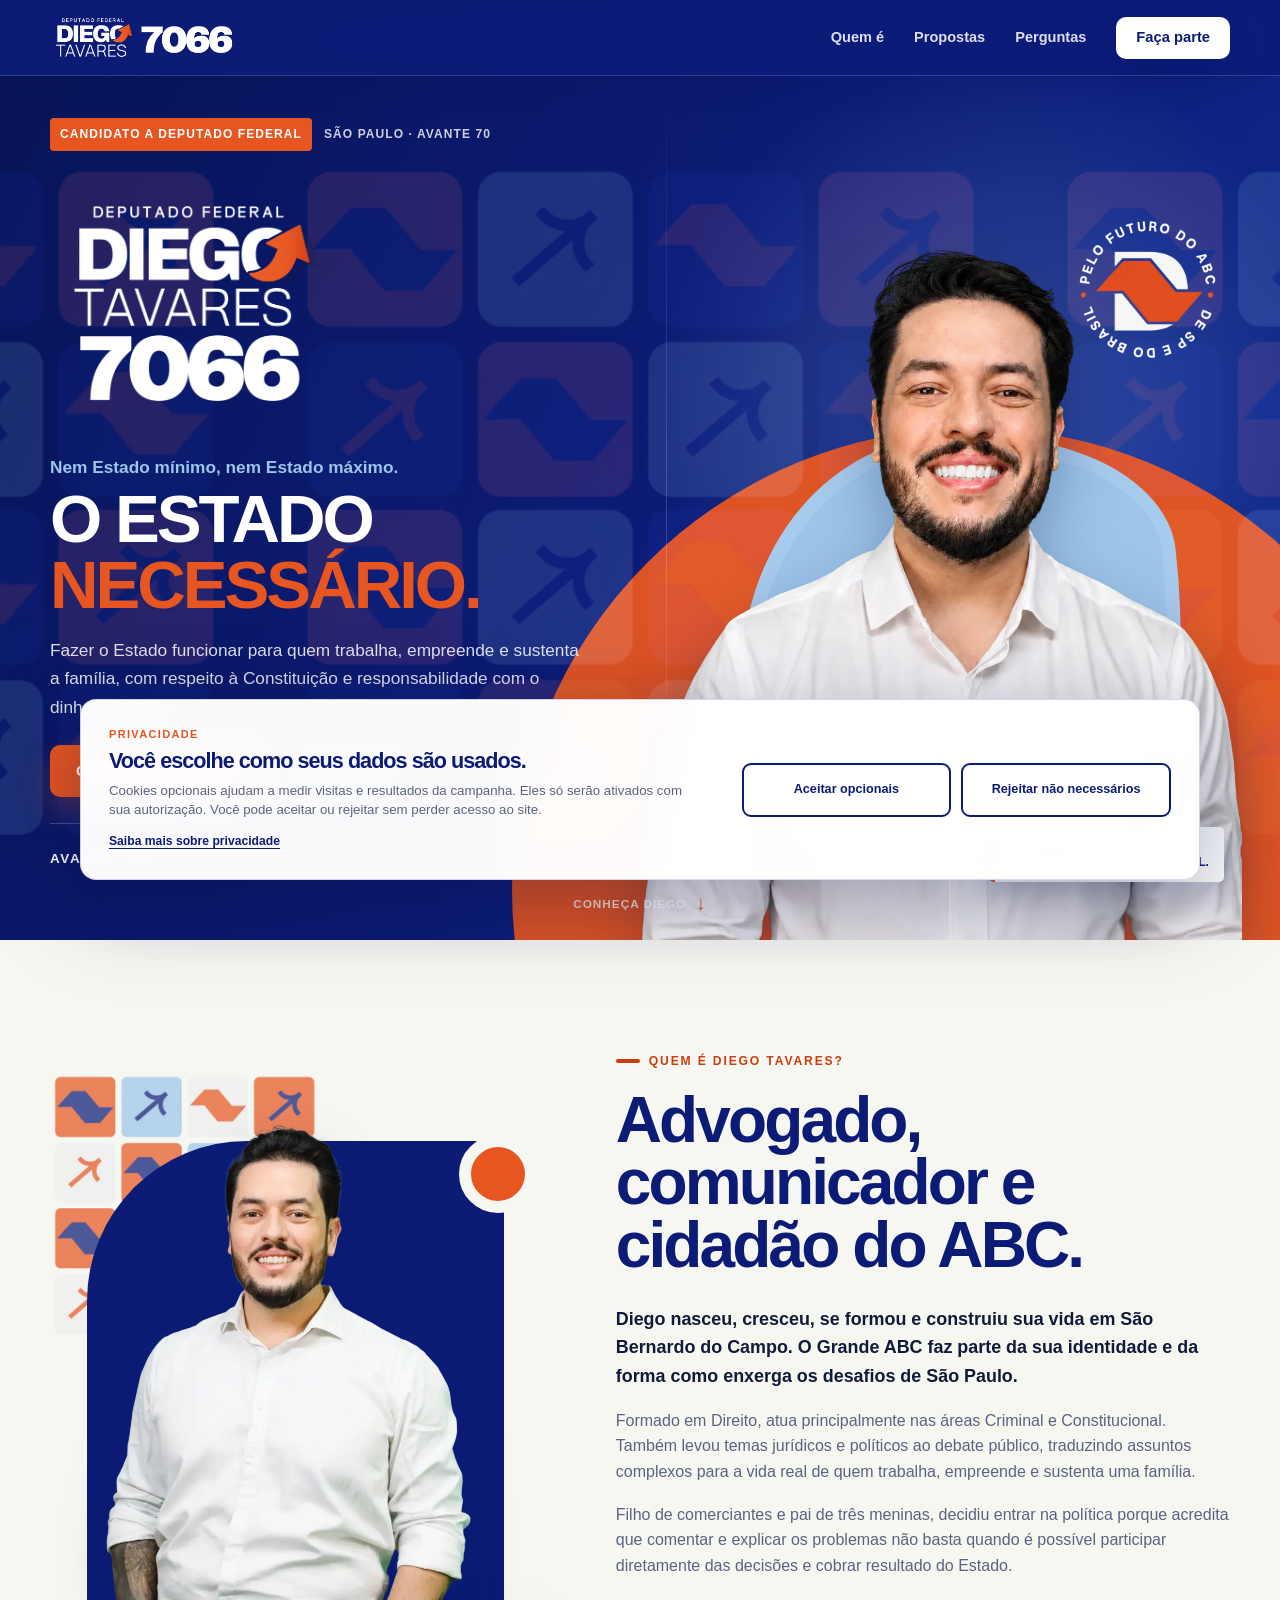
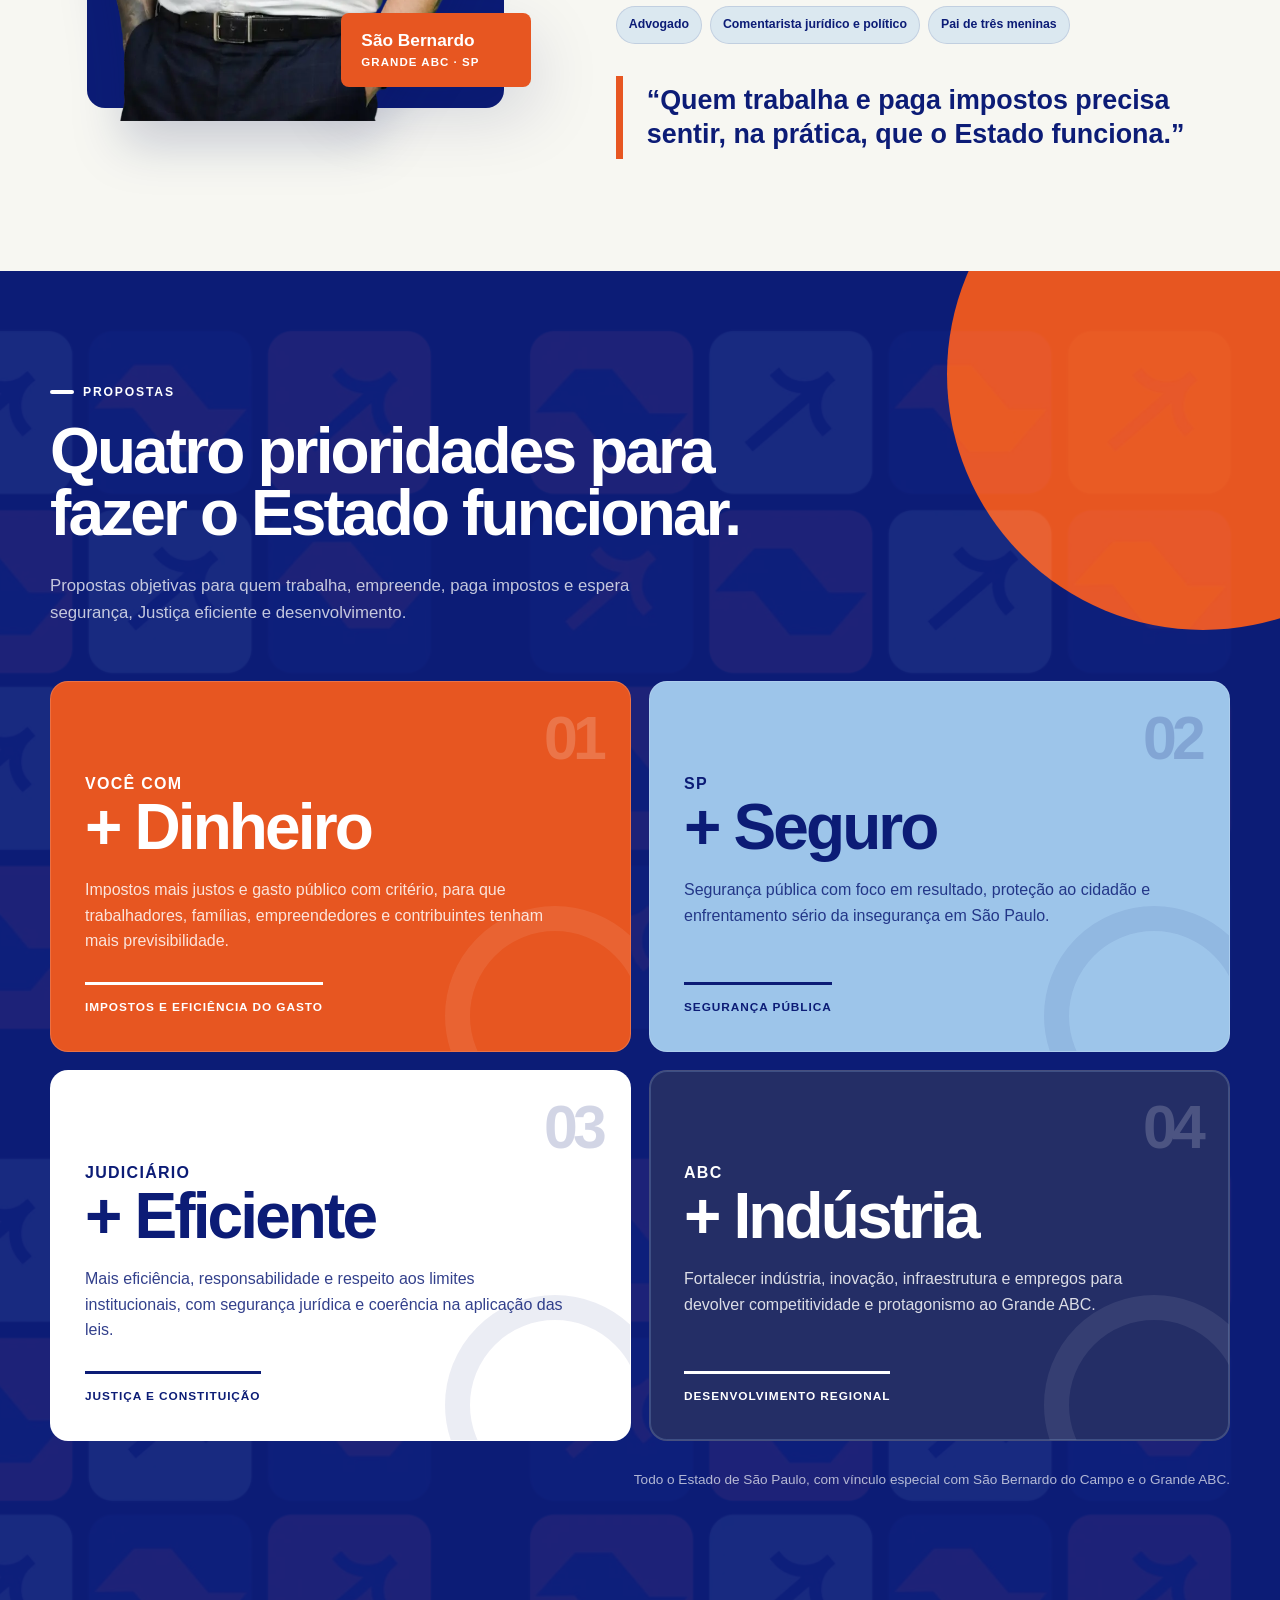
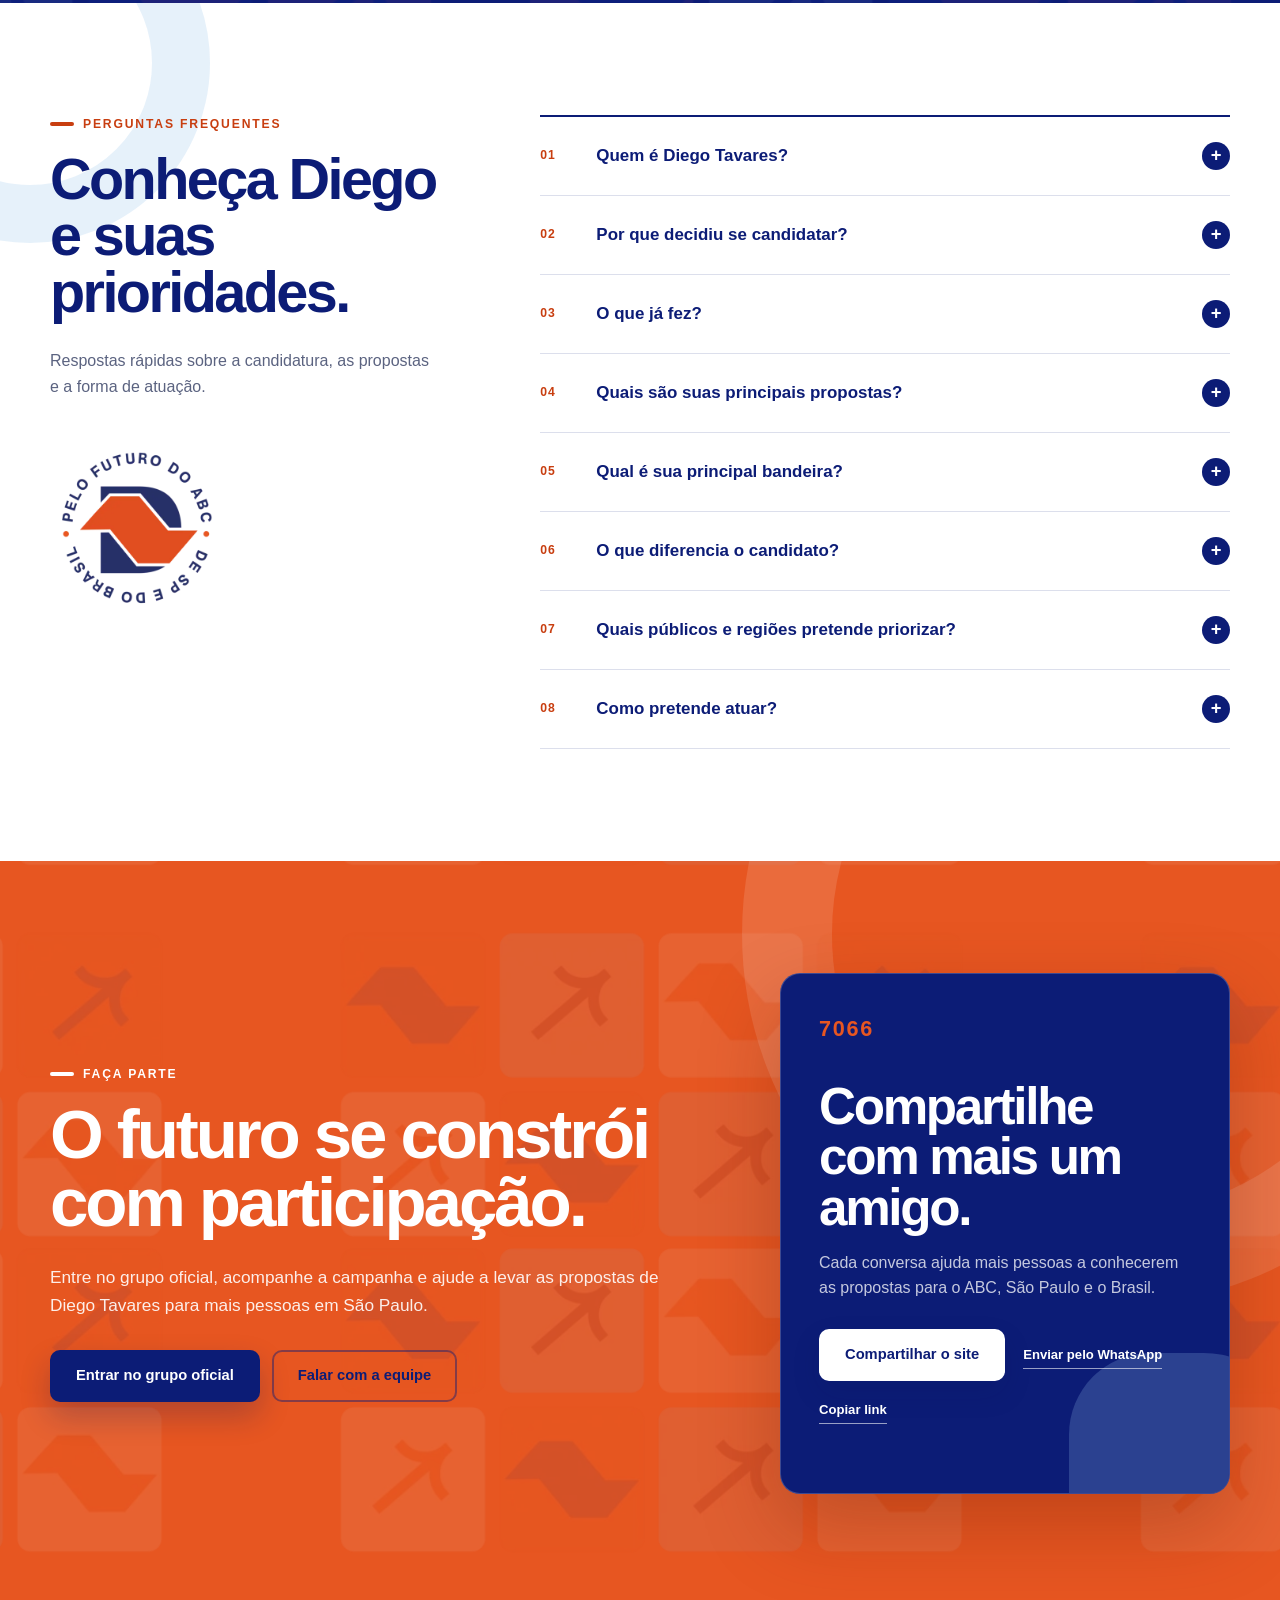
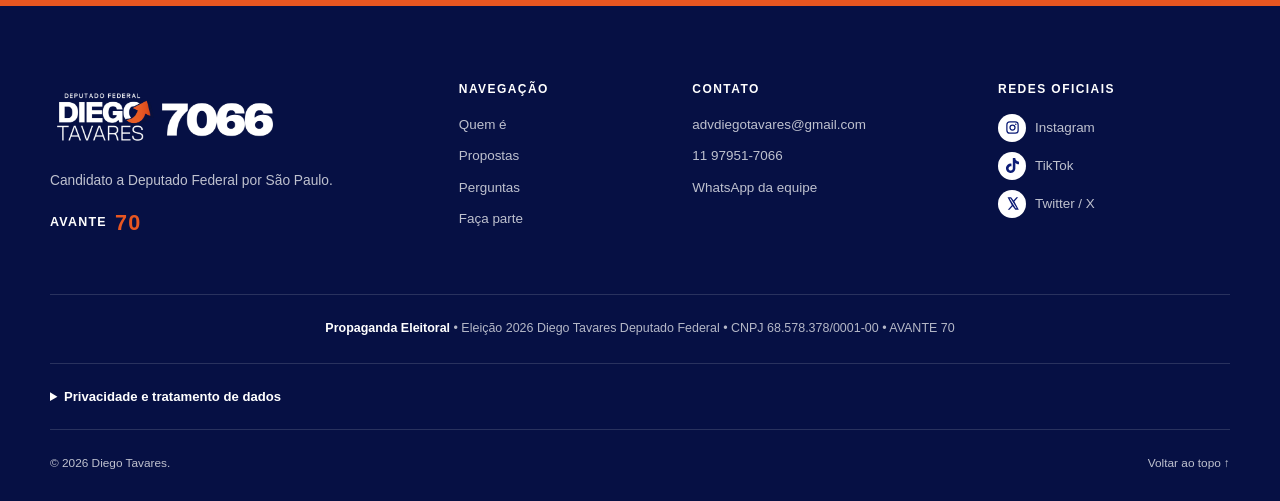
==== index.html @ d85674f5 "Corrige ícones das redes sociais no rodapé" ====
<!doctype html>
<html lang="pt-BR">
<head>
  <meta charset="utf-8">
  <meta name="viewport" content="width=device-width, initial-scale=1, viewport-fit=cover">
  <meta name="theme-color" content="#0c1c76">
  <meta name="description" content="Diego Tavares é candidato a Deputado Federal por São Paulo pelo AVANTE, número 7066. Conheça suas propostas e faça parte da campanha.">
  <meta name="robots" content="index, follow">
  <link rel="canonical" href="https://diegotavaresoficial.com.br/">

  <meta property="og:type" content="website">
  <meta property="og:locale" content="pt_BR">
  <meta property="og:site_name" content="Diego Tavares 7066">
  <meta property="og:title" content="Diego Tavares 7066 | Deputado Federal por São Paulo">
  <meta property="og:description" content="O Estado Necessário: um Estado que respeite a Constituição, use o dinheiro público com critério e entregue resultado.">
  <meta property="og:url" content="https://diegotavaresoficial.com.br/">
  <meta property="og:image" content="https://diegotavaresoficial.com.br/assets/campanha/og-diego-tavares-7066.jpg">
  <meta property="og:image:width" content="1200">
  <meta property="og:image:height" content="630">
  <meta property="og:image:alt" content="Diego Tavares, candidato a Deputado Federal por São Paulo, número 7066">

  <meta name="twitter:card" content="summary_large_image">
  <meta name="twitter:title" content="Diego Tavares 7066 | Deputado Federal por São Paulo">
  <meta name="twitter:description" content="Conheça as propostas de Diego Tavares e faça parte da campanha.">
  <meta name="twitter:image" content="https://diegotavaresoficial.com.br/assets/campanha/og-diego-tavares-7066.jpg">

  <link rel="icon" href="assets/campanha/favicon-64.png" type="image/png">
  <link rel="apple-touch-icon" href="assets/campanha/icone-campanha-180.png">
  <link rel="stylesheet" href="style.css?v=20260825-7">
  <script src="script.js?v=20260825-6" defer></script>

  <title>Diego Tavares 7066 | Deputado Federal por São Paulo</title>

  <script type="application/ld+json">
  {
    "@context": "https://schema.org",
    "@type": "Person",
    "name": "Diego Tavares",
    "url": "https://diegotavaresoficial.com.br/",
    "image": "https://diegotavaresoficial.com.br/assets/campanha/diego-oficial-1080.webp",
    "jobTitle": "Candidato a Deputado Federal por São Paulo",
    "affiliation": {"@type": "Organization", "name": "AVANTE"},
    "sameAs": [
      "https://www.instagram.com/advdiegotavares",
      "https://www.tiktok.com/@advdiegotavares",
      "https://x.com/advdiegotavares"
    ]
  }
  </script>
</head>
<body>
  <a class="skip-link" href="#conteudo">Ir para o conteúdo</a>

  <header class="site-header" id="topo">
    <div class="wrap header-inner">
      <a class="header-brand" href="#inicio" aria-label="Diego Tavares 7066, voltar ao início">
        <img src="assets/campanha/logo-horizontal-branco.webp" width="720" height="221" alt="Diego Tavares 7066">
      </a>

      <button class="menu-toggle" type="button" aria-expanded="false" aria-controls="menu-principal" aria-label="Abrir menu">
        <span></span><span></span><span></span>
      </button>

      <nav class="main-nav" id="menu-principal" aria-label="Navegação principal">
        <a href="#quem-e">Quem é</a>
        <a href="#propostas">Propostas</a>
        <a href="#perguntas">Perguntas</a>
        <a class="button button-small button-light" href="#faca-parte">Faça parte</a>
      </nav>
    </div>
  </header>

  <main id="conteudo">
    <section class="hero" id="inicio" aria-labelledby="hero-title">
      <div class="hero-pattern" aria-hidden="true"></div>
      <div class="wrap hero-grid">
        <div class="hero-copy">
          <p class="campaign-label"><span>Candidato a Deputado Federal</span> São Paulo · AVANTE 70</p>
          <img class="hero-logo" src="assets/campanha/logo-vertical-branco.webp" width="620" height="553" alt="Deputado Federal Diego Tavares 7066">
          <p class="hero-eyebrow">Nem Estado mínimo, nem Estado máximo.</p>
          <h1 id="hero-title">O Estado <em>Necessário.</em></h1>
          <p class="hero-lead">Fazer o Estado funcionar para quem trabalha, empreende e sustenta a família, com respeito à Constituição e responsabilidade com o dinheiro público.</p>
          <div class="hero-actions">
            <a class="button button-primary" href="#propostas">Conheça as propostas</a>
            <a class="button button-outline" href="#faca-parte">Faça parte</a>
          </div>
          <div class="party-signature" aria-label="Partido AVANTE, número 70"><span>AVANTE</span><strong>70</strong></div>
        </div>

        <div class="hero-visual" aria-label="Retrato oficial de Diego Tavares">
          <div class="hero-photo-backdrop" aria-hidden="true"></div>
          <picture>
            <source media="(max-width: 560px)" srcset="assets/campanha/diego-oficial-480.webp">
            <source media="(max-width: 960px)" srcset="assets/campanha/diego-oficial-760.webp">
            <img class="hero-photo" src="assets/campanha/diego-oficial-1080.webp" width="1080" height="1224" alt="Diego Tavares sorrindo, usando camisa branca" fetchpriority="high">
          </picture>
          <img class="hero-stamp" src="assets/campanha/carimbo-branco.webp" width="440" height="440" alt="Pelo futuro do ABC, de São Paulo e do Brasil">
          <p class="hero-region">Por você. Pelo ABC.<br>Por São Paulo e pelo Brasil.</p>
        </div>
      </div>
      <a class="hero-scroll" href="#quem-e" aria-label="Ir para a seção Quem é Diego Tavares">Conheça Diego <span aria-hidden="true">↓</span></a>
    </section>

    <section class="about section" id="quem-e" aria-labelledby="about-title">
      <div class="wrap about-grid">
        <div class="about-photo-wrap">
          <img class="about-pattern" src="assets/campanha/padrao-claro.webp" width="720" height="618" alt="" aria-hidden="true" loading="lazy">
          <picture>
            <source media="(max-width: 700px)" srcset="assets/campanha/diego-bio-480.webp">
            <img class="about-photo" src="assets/campanha/diego-bio-760.webp" width="760" height="1140" alt="Diego Tavares em São Bernardo do Campo" loading="lazy">
          </picture>
          <div class="about-photo-caption"><strong>São Bernardo</strong><span>Grande ABC · SP</span></div>
        </div>

        <div class="about-copy">
          <p class="section-kicker">Quem é Diego Tavares?</p>
          <h2 id="about-title">Advogado, comunicador e cidadão do ABC.</h2>
          <p class="about-intro">Diego nasceu, cresceu, se formou e construiu sua vida em São Bernardo do Campo. O Grande ABC faz parte da sua identidade e da forma como enxerga os desafios de São Paulo.</p>
          <p>Formado em Direito, atua principalmente nas áreas Criminal e Constitucional. Também levou temas jurídicos e políticos ao debate público, traduzindo assuntos complexos para a vida real de quem trabalha, empreende e sustenta uma família.</p>
          <p>Filho de comerciantes e pai de três meninas, decidiu entrar na política porque acredita que comentar e explicar os problemas não basta quando é possível participar diretamente das decisões e cobrar resultado do Estado.</p>

          <ul class="about-tags" aria-label="Informações sobre Diego Tavares">
            <li>Advogado</li>
            <li>Comentarista jurídico e político</li>
            <li>Pai de três meninas</li>
          </ul>

          <blockquote><p>“Quem trabalha e paga impostos precisa sentir, na prática, que o Estado funciona.”</p></blockquote>
        </div>
      </div>
    </section>

    <section class="proposals section" id="propostas" aria-labelledby="proposals-title">
      <div class="proposals-pattern" aria-hidden="true"></div>
      <div class="wrap">
        <div class="section-heading section-heading-light">
          <p class="section-kicker">Propostas</p>
          <h2 id="proposals-title">Quatro prioridades para fazer o Estado funcionar.</h2>
          <p>Propostas objetivas para quem trabalha, empreende, paga impostos e espera segurança, Justiça eficiente e desenvolvimento.</p>
        </div>

        <div class="proposal-grid">
          <article class="proposal-card proposal-card-orange">
            <div class="proposal-number">01</div><p class="proposal-short">Você com</p><h3>+ Dinheiro</h3>
            <p>Impostos mais justos e gasto público com critério, para que trabalhadores, famílias, empreendedores e contribuintes tenham mais previsibilidade.</p>
            <span class="proposal-theme">Impostos e eficiência do gasto</span>
          </article>
          <article class="proposal-card proposal-card-sky">
            <div class="proposal-number">02</div><p class="proposal-short">SP</p><h3>+ Seguro</h3>
            <p>Segurança pública com foco em resultado, proteção ao cidadão e enfrentamento sério da insegurança em São Paulo.</p>
            <span class="proposal-theme">Segurança pública</span>
          </article>
          <article class="proposal-card proposal-card-white">
            <div class="proposal-number">03</div><p class="proposal-short">Judiciário</p><h3>+ Eficiente</h3>
            <p>Mais eficiência, responsabilidade e respeito aos limites institucionais, com segurança jurídica e coerência na aplicação das leis.</p>
            <span class="proposal-theme">Justiça e Constituição</span>
          </article>
          <article class="proposal-card proposal-card-blue">
            <div class="proposal-number">04</div><p class="proposal-short">ABC</p><h3>+ Indústria</h3>
            <p>Fortalecer indústria, inovação, infraestrutura e empregos para devolver competitividade e protagonismo ao Grande ABC.</p>
            <span class="proposal-theme">Desenvolvimento regional</span>
          </article>
        </div>
        <p class="proposal-note">Todo o Estado de São Paulo, com vínculo especial com São Bernardo do Campo e o Grande ABC.</p>
      </div>
    </section>

    <section class="faq section" id="perguntas" aria-labelledby="faq-title">
      <div class="wrap faq-grid">
        <div class="faq-intro">
          <p class="section-kicker">Perguntas frequentes</p>
          <h2 id="faq-title">Conheça Diego e suas prioridades.</h2>
          <p>Respostas rápidas sobre a candidatura, as propostas e a forma de atuação.</p>
          <img src="assets/campanha/carimbo-azul.webp" width="440" height="440" alt="Pelo futuro do ABC, de São Paulo e do Brasil" loading="lazy">
        </div>

        <div class="faq-list">
          <details><summary><span>01</span> Quem é Diego Tavares?</summary><p>Advogado de São Bernardo do Campo, comentarista jurídico e político, ex-conselheiro estadual da OAB São Paulo e ex-diretor no Consórcio Intermunicipal Grande ABC. É candidato a Deputado Federal por São Paulo pelo AVANTE, número 7066.</p></details>
          <details><summary><span>02</span> Por que decidiu se candidatar?</summary><p>Porque explicar e cobrar é importante, mas ele quer participar diretamente das decisões capazes de mudar a vida de quem trabalha, empreende e sustenta uma família.</p></details>
          <details><summary><span>03</span> O que já fez?</summary><p>Fundou escritório próprio em 2016, atuou na OAB São Paulo, no Consórcio Intermunicipal Grande ABC e como comentarista da Jovem Pan News.</p></details>
          <details><summary><span>04</span> Quais são suas principais propostas?</summary><p>Você com + Dinheiro, SP + Seguro, Judiciário + Eficiente e ABC + Indústria.</p></details>
          <details><summary><span>05</span> Qual é sua principal bandeira?</summary><p>O Estado Necessário: nem Estado mínimo, nem Estado máximo. Um Estado que funcione, respeite a Constituição e entregue resultado.</p></details>
          <details><summary><span>06</span> O que diferencia o candidato?</summary><p>A combinação de advogado, comunicador e cidadão do ABC: traduz problemas jurídicos e institucionais para a vida real e apresenta posição e saída.</p></details>
          <details><summary><span>07</span> Quais públicos e regiões pretende priorizar?</summary><p>Todo o Estado de São Paulo, com vínculo especial com São Bernardo do Campo e o Grande ABC.</p></details>
          <details><summary><span>08</span> Como pretende atuar?</summary><p>Com fiscalização, propostas objetivas, respeito à Constituição, responsabilidade fiscal e cobrança de resultado do Estado.</p></details>
        </div>
      </div>
    </section>

    <section class="join section" id="faca-parte" aria-labelledby="join-title">
      <div class="join-pattern" aria-hidden="true"></div>
      <div class="wrap join-grid">
        <div class="join-copy">
          <p class="section-kicker">Faça parte</p>
          <h2 id="join-title">O futuro se constrói com participação.</h2>
          <p>Entre no grupo oficial, acompanhe a campanha e ajude a levar as propostas de Diego Tavares para mais pessoas em São Paulo.</p>
          <div class="join-actions">
            <a class="button button-dark" href="https://chat.whatsapp.com/DTtM07hh9AC6V2PNxwT5rf?s=sh&amp;p=a&amp;mlu=4" target="_blank" rel="noopener noreferrer">Entrar no grupo oficial</a>
            <a class="button button-transparent" href="https://wa.me/5511936237568?text=Ol%C3%A1%21%20Quero%20saber%20mais%20sobre%20a%20campanha%20de%20Diego%20Tavares." target="_blank" rel="noopener noreferrer">Falar com a equipe</a>
          </div>
        </div>

        <div class="share-card">
          <span class="share-mark" aria-hidden="true">7066</span>
          <h3>Compartilhe com mais um amigo.</h3>
          <p>Cada conversa ajuda mais pessoas a conhecerem as propostas para o ABC, São Paulo e o Brasil.</p>
          <div class="share-actions">
            <button class="button button-light" id="share-site" type="button">Compartilhar o site</button>
            <a class="text-link" id="share-whatsapp" href="https://wa.me/?text=Conhe%C3%A7a%20Diego%20Tavares%2C%20candidato%20a%20Deputado%20Federal%20por%20S%C3%A3o%20Paulo%2C%207066%3A%20https%3A%2F%2Fdiegotavaresoficial.com.br%2F" target="_blank" rel="noopener noreferrer">Enviar pelo WhatsApp</a>
            <button class="text-link text-link-button" id="copy-link" type="button">Copiar link</button>
          </div>
          <p class="share-feedback" id="share-feedback" role="status" aria-live="polite"></p>
        </div>
      </div>
    </section>
  </main>

  <footer class="site-footer">
    <div class="wrap">
      <div class="footer-grid">
        <div class="footer-brand">
          <img src="assets/campanha/logo-horizontal-branco.webp" width="720" height="221" alt="Diego Tavares 7066">
          <p>Candidato a Deputado Federal por São Paulo.</p>
          <div class="footer-party"><span>AVANTE</span><strong>70</strong></div>
        </div>
        <div class="footer-column">
          <h2>Navegação</h2><a href="#quem-e">Quem é</a><a href="#propostas">Propostas</a><a href="#perguntas">Perguntas</a><a href="#faca-parte">Faça parte</a>
        </div>
        <div class="footer-column footer-contact">
          <h2>Contato</h2>
          <a href="mailto:advdiegotavares@gmail.com">advdiegotavares@gmail.com</a>
          <a href="tel:+5511979517066">11 97951-7066</a>
          <a href="https://wa.me/5511936237568?text=Ol%C3%A1%21%20Quero%20saber%20mais%20sobre%20a%20campanha%20de%20Diego%20Tavares." target="_blank" rel="noopener noreferrer">WhatsApp da equipe</a>
        </div>
        <div class="footer-column">
          <h2>Redes oficiais</h2>
          <div class="social-links">
            <a href="https://www.instagram.com/advdiegotavares" target="_blank" rel="noopener noreferrer"><span class="social-icon" aria-hidden="true"><svg viewBox="0 0 24 24" focusable="false"><path d="M7.8 2h8.4A5.8 5.8 0 0 1 22 7.8v8.4a5.8 5.8 0 0 1-5.8 5.8H7.8A5.8 5.8 0 0 1 2 16.2V7.8A5.8 5.8 0 0 1 7.8 2Zm-.2 2A3.6 3.6 0 0 0 4 7.6v8.8A3.6 3.6 0 0 0 7.6 20h8.8a3.6 3.6 0 0 0 3.6-3.6V7.6A3.6 3.6 0 0 0 16.4 4H7.6Zm9.65 1.5a1.25 1.25 0 1 1 0 2.5 1.25 1.25 0 0 1 0-2.5ZM12 7a5 5 0 1 1 0 10 5 5 0 0 1 0-10Zm0 2a3 3 0 1 0 0 6 3 3 0 0 0 0-6Z"/></svg></span> Instagram</a>
            <a href="https://www.tiktok.com/@advdiegotavares" target="_blank" rel="noopener noreferrer"><span class="social-icon" aria-hidden="true"><svg viewBox="0 0 24 24" focusable="false"><path d="M12.525.02c1.31-.02 2.61-.01 3.91-.02.08 1.53.63 3.09 1.75 4.17 1.12 1.11 2.7 1.62 4.24 1.79v4.03c-1.44-.05-2.89-.35-4.2-.97-.57-.26-1.1-.59-1.62-.93-.01 2.92.01 5.84-.02 8.75-.08 1.4-.54 2.79-1.35 3.94-1.31 1.92-3.58 3.17-5.91 3.21-1.43.08-2.86-.31-4.08-1.03-2.02-1.19-3.44-3.37-3.65-5.72-.02-.5-.03-1-.01-1.49.18-1.9 1.12-3.72 2.58-4.96 1.66-1.45 3.98-2.14 6.15-1.74.02 1.48-.04 2.96-.04 4.44-.99-.32-2.15-.23-3.02.37-.63.41-1.11 1.04-1.36 1.75-.21.51-.15 1.08-.14 1.62.24 1.64 1.82 3.02 3.5 2.87 1.12-.01 2.19-.66 2.77-1.61.19-.33.4-.67.41-1.06.1-1.79.06-3.57.07-5.36.01-4.03-.01-8.05.02-12.07Z"/></svg></span> TikTok</a>
            <a href="https://x.com/advdiegotavares" target="_blank" rel="noopener noreferrer"><span class="social-icon" aria-hidden="true"><svg viewBox="0 0 24 24" focusable="false"><path d="M18.244 2H21l-6.02 6.88L22.062 22h-5.548l-4.345-5.682L7.197 22H4.44l6.447-7.37L4.094 2h5.689l3.927 5.194L18.244 2Zm-.967 17.695h1.527L8.953 4.183H7.316l9.961 15.512Z"/></svg></span> Twitter / X</a>
          </div>
        </div>
      </div>

      <div class="legal-bar"><p><strong>Propaganda Eleitoral</strong> <span aria-hidden="true">•</span> Eleição 2026 Diego Tavares Deputado Federal <span aria-hidden="true">•</span> CNPJ 68.578.378/0001-00 <span aria-hidden="true">•</span> AVANTE 70</p></div>

      <details class="privacy" id="privacidade">
        <summary>Privacidade e tratamento de dados</summary>
        <div class="privacy-content">
          <div><h2>Transparência</h2><p><strong>Controlador:</strong> Eleição 2026 Diego Tavares Deputado Federal, CNPJ 68.578.378/0001-00.</p><p><strong>Encarregado e canal de direitos:</strong> Equipe da Campanha Diego Tavares, <a href="mailto:advdiegotavares@gmail.com">advdiegotavares@gmail.com</a>.</p></div>
          <div><h2>Cookies e medição</h2><p>Cookies opcionais são desativados por padrão. Com sua autorização, o Google Tag Manager pode ativar Google Analytics, Google Ads, Meta Pixel, TikTok Pixel e Microsoft Clarity para medir audiência e resultados da campanha.</p><p>O site não possui formulário. A hospedagem pode manter logs técnicos necessários à segurança e ao funcionamento. Links para WhatsApp e redes sociais seguem as políticas próprias de cada serviço.</p></div>
          <div><h2>Seus direitos</h2><p>Você pode solicitar confirmação de tratamento, acesso, correção, eliminação ou descadastramento pelo canal acima. Também pode revisar ou revogar sua escolha de cookies a qualquer momento.</p><button class="privacy-button" id="cookie-settings" type="button">Revisar escolha de cookies</button></div>
        </div>
      </details>

      <div class="footer-bottom"><span>© 2026 Diego Tavares.</span><a href="#topo">Voltar ao topo ↑</a></div>
    </div>
  </footer>

  <section class="cookie-banner" id="cookie-banner" role="dialog" aria-labelledby="cookie-title" aria-describedby="cookie-description" hidden>
    <div class="cookie-copy">
      <p class="cookie-kicker">Privacidade</p>
      <h2 id="cookie-title">Você escolhe como seus dados são usados.</h2>
      <p id="cookie-description">Cookies opcionais ajudam a medir visitas e resultados da campanha. Eles só serão ativados com sua autorização. Você pode aceitar ou rejeitar sem perder acesso ao site.</p>
      <a href="#privacidade" id="cookie-more">Saiba mais sobre privacidade</a>
    </div>
    <div class="cookie-actions">
      <button class="cookie-button cookie-accept" id="cookie-accept" type="button">Aceitar opcionais</button>
      <button class="cookie-button cookie-reject" id="cookie-reject" type="button">Rejeitar não necessários</button>
    </div>
  </section>
</body>
</html>
---- style.css ----
:root {
  --blue: #0c1c76;
  --blue-deep: #071457;
  --blue-institutional: #242e66;
  --orange: #e75621;
  --orange-dark: #c83e10;
  --sky: #9dc5ea;
  --white: #ffffff;
  --off-white: #f7f7f2;
  --ink: #111a38;
  --muted: #5b6380;
  --border: rgba(12, 28, 118, 0.14);
  --shadow: 0 24px 70px rgba(7, 20, 87, 0.16);
  --wrap: 1180px;
  --header-height: 76px;
}

*,
*::before,
*::after {
  box-sizing: border-box;
}

html {
  scroll-behavior: smooth;
  scroll-padding-top: calc(var(--header-height) + 24px);
}

body {
  margin: 0;
  color: var(--ink);
  background: var(--off-white);
  font-family: Arial, "Helvetica Neue", Helvetica, sans-serif;
  font-size: 16px;
  line-height: 1.6;
  -webkit-font-smoothing: antialiased;
  text-rendering: optimizeLegibility;
}

body.menu-open {
  overflow: hidden;
}

button,
input,
textarea,
select {
  font: inherit;
}

button,
summary {
  -webkit-tap-highlight-color: transparent;
}

button {
  border: 0;
}

a {
  color: inherit;
  text-decoration: none;
}

img,
picture {
  display: block;
  max-width: 100%;
}

img {
  height: auto;
}

[hidden] {
  display: none !important;
}

h1,
h2,
h3,
p,
blockquote {
  margin-top: 0;
}

h1,
h2,
h3 {
  font-weight: 900;
  letter-spacing: -0.045em;
  line-height: 0.98;
}

.wrap {
  width: min(calc(100% - 48px), var(--wrap));
  margin-inline: auto;
}

.section {
  position: relative;
  padding: 112px 0;
  overflow: clip;
}

.skip-link {
  position: fixed;
  z-index: 10000;
  top: 12px;
  left: 12px;
  padding: 12px 18px;
  color: var(--blue);
  background: var(--white);
  border: 3px solid var(--orange);
  border-radius: 8px;
  font-weight: 800;
  transform: translateY(-160%);
}

.skip-link:focus {
  transform: translateY(0);
}

:focus-visible {
  outline: 3px solid var(--sky);
  outline-offset: 4px;
}

.site-header {
  position: fixed;
  z-index: 1000;
  top: 0;
  right: 0;
  left: 0;
  height: var(--header-height);
  background: rgba(12, 28, 118, 0.94);
  border-bottom: 1px solid rgba(255, 255, 255, 0.16);
  box-shadow: 0 8px 32px rgba(7, 20, 87, 0.14);
  backdrop-filter: blur(16px) saturate(140%);
}

.header-inner {
  display: flex;
  align-items: center;
  justify-content: space-between;
  min-height: 100%;
}

.header-brand {
  position: relative;
  z-index: 2;
  width: 188px;
}

.header-brand img {
  width: 100%;
  height: auto;
}

.main-nav {
  display: flex;
  align-items: center;
  gap: 30px;
}

.main-nav > a:not(.button) {
  position: relative;
  color: rgba(255, 255, 255, 0.86);
  font-size: 0.91rem;
  font-weight: 800;
}

.main-nav > a:not(.button)::after {
  position: absolute;
  right: 0;
  bottom: -8px;
  left: 0;
  height: 2px;
  background: var(--orange);
  content: "";
  transform: scaleX(0);
  transform-origin: left;
  transition: transform 180ms ease;
}

.main-nav > a:not(.button):hover::after,
.main-nav > a:not(.button):focus-visible::after {
  transform: scaleX(1);
}

.menu-toggle {
  display: none;
  width: 46px;
  height: 46px;
  padding: 11px;
  color: var(--white);
  background: transparent;
  border: 1px solid rgba(255, 255, 255, 0.34);
  border-radius: 50%;
  cursor: pointer;
}

.menu-toggle span {
  display: block;
  width: 100%;
  height: 2px;
  margin: 5px 0;
  background: currentColor;
  border-radius: 2px;
  transition: transform 180ms ease, opacity 180ms ease;
}

.menu-toggle[aria-expanded="true"] span:nth-child(1) {
  transform: translateY(7px) rotate(45deg);
}

.menu-toggle[aria-expanded="true"] span:nth-child(2) {
  opacity: 0;
}

.menu-toggle[aria-expanded="true"] span:nth-child(3) {
  transform: translateY(-7px) rotate(-45deg);
}

.button {
  display: inline-flex;
  min-height: 52px;
  align-items: center;
  justify-content: center;
  padding: 14px 24px;
  border: 2px solid transparent;
  border-radius: 10px;
  font-size: 0.92rem;
  font-weight: 900;
  line-height: 1.15;
  text-align: center;
  cursor: pointer;
  transition: transform 180ms ease, box-shadow 180ms ease, background-color 180ms ease, color 180ms ease;
}

.button:hover {
  transform: translateY(-2px);
}

.button-small {
  min-height: 42px;
  padding: 10px 18px;
}

.button-primary {
  color: var(--white);
  background: var(--orange);
  box-shadow: 0 14px 30px rgba(231, 86, 33, 0.3);
}

.button-primary:hover {
  background: #f3632e;
}

.button-light {
  color: var(--blue);
  background: var(--white);
  box-shadow: 0 12px 28px rgba(7, 20, 87, 0.14);
}

.button-outline {
  color: var(--white);
  border-color: rgba(255, 255, 255, 0.64);
  background: transparent;
}

.button-outline:hover,
.button-transparent:hover {
  color: var(--blue);
  background: var(--white);
}

.button-dark {
  color: var(--white);
  background: var(--blue);
  box-shadow: 0 14px 30px rgba(7, 20, 87, 0.24);
}

.button-dark:hover {
  background: var(--blue-deep);
}

.button-transparent {
  color: var(--blue);
  border-color: rgba(12, 28, 118, 0.45);
  background: transparent;
}

.hero {
  position: relative;
  min-height: min(900px, 100svh);
  padding-top: var(--header-height);
  color: var(--white);
  background:
    radial-gradient(circle at 78% 42%, rgba(157, 197, 234, 0.25), transparent 30%),
    linear-gradient(118deg, var(--blue-deep) 0%, var(--blue) 52%, #102c92 100%);
  overflow: hidden;
}

.hero::before {
  position: absolute;
  right: -12vw;
  bottom: -32vw;
  width: 72vw;
  aspect-ratio: 1;
  background: var(--orange);
  border-radius: 50%;
  content: "";
  opacity: 0.96;
}

.hero::after {
  position: absolute;
  top: var(--header-height);
  bottom: 0;
  left: 52%;
  width: 1px;
  background: linear-gradient(transparent, rgba(255, 255, 255, 0.18), transparent);
  content: "";
}

.hero-pattern {
  position: absolute;
  inset: var(--header-height) 0 0 0;
  background-image: url("assets/campanha/padrao-azul.webp");
  background-position: center;
  background-size: 760px auto;
  mix-blend-mode: screen;
  opacity: 0.13;
}

.hero-grid {
  position: relative;
  z-index: 2;
  display: grid;
  min-height: calc(min(900px, 100svh) - var(--header-height));
  grid-template-columns: minmax(0, 0.92fr) minmax(460px, 1.08fr);
  align-items: center;
  gap: 30px;
}

.hero-copy {
  position: relative;
  z-index: 4;
  min-width: 0;
  padding: 42px 0 62px;
}

.campaign-label {
  display: flex;
  flex-wrap: wrap;
  align-items: center;
  gap: 8px 12px;
  margin-bottom: 22px;
  color: rgba(255, 255, 255, 0.8);
  font-size: 0.75rem;
  font-weight: 900;
  letter-spacing: 0.09em;
  text-transform: uppercase;
}

.campaign-label span {
  padding: 7px 10px;
  color: var(--white);
  background: var(--orange);
  border-radius: 4px;
}

.hero-logo {
  width: min(292px, 70%);
  height: auto;
  margin-bottom: 20px;
}

.hero-eyebrow {
  margin-bottom: 5px;
  color: var(--sky);
  font-size: clamp(0.92rem, 1.4vw, 1.08rem);
  font-weight: 800;
}

.hero h1 {
  max-width: 600px;
  margin-bottom: 18px;
  font-size: clamp(3.2rem, 5.25vw, 5.4rem);
  text-transform: uppercase;
}

.hero h1 em {
  display: block;
  color: var(--orange);
  font-style: normal;
}

.hero-lead {
  max-width: 610px;
  margin-bottom: 24px;
  color: rgba(255, 255, 255, 0.86);
  font-size: clamp(1rem, 1.35vw, 1.16rem);
  line-height: 1.65;
}

.hero-actions,
.join-actions {
  display: flex;
  flex-wrap: wrap;
  gap: 12px;
}

.party-signature {
  display: flex;
  width: max-content;
  align-items: center;
  gap: 10px;
  margin-top: 26px;
  padding-top: 14px;
  border-top: 1px solid rgba(255, 255, 255, 0.22);
  font-size: 0.84rem;
  font-weight: 900;
  letter-spacing: 0.12em;
}

.party-signature strong {
  color: var(--orange);
  font-size: 1.55rem;
  letter-spacing: -0.04em;
}

.hero-visual {
  position: relative;
  min-width: 0;
  align-self: end;
  height: calc(min(900px, 100svh) - var(--header-height));
  min-height: 690px;
}

.hero-photo-backdrop {
  position: absolute;
  right: 7%;
  bottom: 7%;
  width: 72%;
  aspect-ratio: 1;
  background: var(--sky);
  border: 14px solid rgba(255, 255, 255, 0.1);
  border-radius: 48% 52% 24% 76% / 56% 31% 69% 44%;
  transform: rotate(-6deg);
}

.hero-photo {
  position: absolute;
  z-index: 2;
  right: -2%;
  bottom: 0;
  width: min(610px, 98%);
  max-height: 94%;
  object-fit: contain;
  object-position: bottom;
  filter: drop-shadow(0 24px 30px rgba(4, 11, 58, 0.27));
}

.hero-stamp {
  position: absolute;
  z-index: 3;
  top: 11%;
  right: 0;
  width: 165px;
  height: auto;
  animation: stamp-float 6s ease-in-out infinite;
}

.hero-region {
  position: absolute;
  z-index: 4;
  right: 1%;
  bottom: 7%;
  margin: 0;
  padding: 12px 15px;
  color: var(--blue);
  background: var(--white);
  border-left: 6px solid var(--orange);
  border-radius: 5px;
  box-shadow: 0 12px 30px rgba(7, 20, 87, 0.22);
  font-size: 0.75rem;
  font-weight: 900;
  line-height: 1.3;
  text-transform: uppercase;
}

.hero-scroll {
  position: absolute;
  z-index: 5;
  bottom: 20px;
  left: 50%;
  display: flex;
  align-items: center;
  gap: 10px;
  color: rgba(255, 255, 255, 0.76);
  font-size: 0.74rem;
  font-weight: 800;
  letter-spacing: 0.08em;
  text-transform: uppercase;
  transform: translateX(-50%);
}

.hero-scroll span {
  color: var(--orange);
  font-size: 1.2rem;
}

@keyframes stamp-float {
  0%, 100% { transform: translateY(0) rotate(0deg); }
  50% { transform: translateY(-8px) rotate(2deg); }
}

.section-kicker {
  margin-bottom: 17px;
  color: var(--orange-dark);
  font-size: 0.76rem;
  font-weight: 900;
  letter-spacing: 0.15em;
  text-transform: uppercase;
}

.section-kicker::before {
  display: inline-block;
  width: 24px;
  height: 4px;
  margin-right: 9px;
  vertical-align: 2px;
  background: currentColor;
  border-radius: 2px;
  content: "";
}

.about {
  background: var(--off-white);
}

.about-grid {
  display: grid;
  grid-template-columns: minmax(340px, 0.86fr) minmax(0, 1.14fr);
  align-items: center;
  gap: clamp(54px, 8vw, 106px);
}

.about-photo-wrap {
  position: relative;
  min-height: 630px;
  isolation: isolate;
}

.about-photo-wrap::before {
  position: absolute;
  z-index: -1;
  inset: 8% 2% 2% 8%;
  background: var(--blue);
  border-radius: 160px 18px 18px 18px;
  content: "";
}

.about-photo-wrap::after {
  position: absolute;
  z-index: 3;
  top: 7%;
  right: -24px;
  width: 78px;
  height: 78px;
  background: var(--orange);
  border: 12px solid var(--off-white);
  border-radius: 50%;
  content: "";
}

.about-pattern {
  position: absolute;
  z-index: -2;
  top: -5%;
  left: -8%;
  width: 72%;
  opacity: 0.72;
}

.about-photo {
  position: absolute;
  z-index: 1;
  bottom: 0;
  left: 50%;
  width: auto;
  height: 620px;
  max-width: 100%;
  object-fit: contain;
  object-position: bottom;
  transform: translateX(-50%);
  filter: drop-shadow(0 22px 25px rgba(7, 20, 87, 0.2));
}

.about-photo-caption {
  position: absolute;
  z-index: 4;
  right: -18px;
  bottom: 34px;
  display: grid;
  min-width: 190px;
  padding: 17px 20px;
  color: var(--white);
  background: var(--orange);
  border-radius: 8px;
  box-shadow: var(--shadow);
  line-height: 1.25;
}

.about-photo-caption strong {
  font-size: 1.08rem;
}

.about-photo-caption span {
  margin-top: 4px;
  font-size: 0.72rem;
  font-weight: 800;
  letter-spacing: 0.09em;
  text-transform: uppercase;
}

.about-copy h2,
.section-heading h2,
.faq-intro h2,
.join-copy h2 {
  margin-bottom: 28px;
  color: var(--blue);
  font-size: clamp(2.55rem, 5vw, 4.8rem);
}

.about-copy > p:not(.section-kicker) {
  max-width: 680px;
  margin-bottom: 17px;
  color: var(--muted);
}

.about-copy .about-intro {
  color: var(--ink) !important;
  font-size: 1.12rem;
  font-weight: 700;
}

.about-tags {
  display: flex;
  flex-wrap: wrap;
  gap: 8px;
  margin: 28px 0;
  padding: 0;
  list-style: none;
}

.about-tags li {
  padding: 8px 12px;
  color: var(--blue);
  background: rgba(157, 197, 234, 0.3);
  border: 1px solid rgba(12, 28, 118, 0.12);
  border-radius: 999px;
  font-size: 0.77rem;
  font-weight: 800;
}

.about-copy blockquote {
  margin: 32px 0 0;
  padding: 8px 0 8px 24px;
  color: var(--blue);
  border-left: 7px solid var(--orange);
}

.about-copy blockquote p {
  margin: 0;
  font-size: clamp(1.25rem, 2.1vw, 1.7rem);
  font-weight: 900;
  line-height: 1.25;
}

.proposals {
  color: var(--white);
  background: var(--blue);
}

.proposals::before {
  position: absolute;
  top: -12vw;
  right: -14vw;
  width: 40vw;
  min-width: 450px;
  aspect-ratio: 1;
  background: var(--orange);
  border-radius: 50%;
  content: "";
}

.proposals-pattern {
  position: absolute;
  inset: 0;
  background-image: url("assets/campanha/padrao-azul.webp");
  background-position: top right;
  background-size: 800px auto;
  mix-blend-mode: screen;
  opacity: 0.08;
}

.proposals .wrap {
  position: relative;
  z-index: 2;
}

.section-heading {
  max-width: 770px;
  margin-bottom: 54px;
}

.section-heading-light h2,
.section-heading-light .section-kicker {
  color: var(--white);
}

.section-heading > p:last-child {
  max-width: 660px;
  margin-bottom: 0;
  color: rgba(255, 255, 255, 0.75);
  font-size: 1.05rem;
}

.proposal-grid {
  display: grid;
  grid-template-columns: repeat(2, minmax(0, 1fr));
  gap: 18px;
}

.proposal-card {
  position: relative;
  display: flex;
  min-height: 360px;
  flex-direction: column;
  padding: 34px;
  border: 1px solid rgba(255, 255, 255, 0.16);
  border-radius: 18px;
  overflow: hidden;
  transition: transform 220ms ease, box-shadow 220ms ease;
}

.proposal-card:hover {
  z-index: 2;
  box-shadow: 0 30px 70px rgba(5, 13, 63, 0.35);
  transform: translateY(-5px);
}

.proposal-card::after {
  position: absolute;
  right: -35px;
  bottom: -75px;
  width: 220px;
  aspect-ratio: 1;
  border: 25px solid currentColor;
  border-radius: 50%;
  content: "";
  opacity: 0.08;
}

.proposal-card-orange {
  color: var(--white);
  background: var(--orange);
}

.proposal-card-sky {
  color: var(--blue);
  background: var(--sky);
}

.proposal-card-white {
  color: var(--blue);
  background: var(--white);
}

.proposal-card-blue {
  color: var(--white);
  background: var(--blue-institutional);
  box-shadow: inset 0 0 0 1px rgba(157, 197, 234, 0.22);
}

.proposal-number {
  position: absolute;
  top: 26px;
  right: 28px;
  font-size: 3.8rem;
  font-weight: 900;
  letter-spacing: -0.08em;
  line-height: 1;
  opacity: 0.18;
}

.proposal-short {
  margin: 55px 0 0;
  font-size: 1rem;
  font-weight: 900;
  letter-spacing: 0.08em;
  text-transform: uppercase;
}

.proposal-card h3 {
  margin: 0 0 18px;
  font-size: clamp(2.5rem, 5vw, 4.5rem);
}

.proposal-card > p:not(.proposal-short) {
  max-width: 480px;
  margin-bottom: 28px;
  opacity: 0.84;
}

.proposal-theme {
  width: max-content;
  max-width: 100%;
  margin-top: auto;
  padding-top: 13px;
  border-top: 3px solid currentColor;
  font-size: 0.74rem;
  font-weight: 900;
  letter-spacing: 0.08em;
  text-transform: uppercase;
}

.proposal-note {
  margin: 28px 0 0;
  color: rgba(255, 255, 255, 0.68);
  font-size: 0.85rem;
  text-align: right;
}

.faq {
  background: var(--white);
}

.faq::before {
  position: absolute;
  top: -120px;
  left: -150px;
  width: 360px;
  aspect-ratio: 1;
  border: 58px solid var(--sky);
  border-radius: 50%;
  content: "";
  opacity: 0.25;
}

.faq-grid {
  position: relative;
  display: grid;
  grid-template-columns: minmax(270px, 0.72fr) minmax(0, 1.28fr);
  gap: clamp(48px, 8vw, 110px);
}

.faq-intro {
  align-self: start;
  position: sticky;
  top: calc(var(--header-height) + 36px);
}

.faq-intro h2 {
  font-size: clamp(2.5rem, 4.5vw, 4.25rem);
}

.faq-intro > p:not(.section-kicker) {
  color: var(--muted);
}

.faq-intro img {
  width: 174px;
  margin-top: 44px;
}

.faq-list {
  border-top: 2px solid var(--blue);
}

.faq-list details {
  border-bottom: 1px solid var(--border);
}

.faq-list summary {
  position: relative;
  display: grid;
  grid-template-columns: 42px 1fr 28px;
  align-items: center;
  gap: 14px;
  padding: 25px 0;
  color: var(--blue);
  font-size: 1.06rem;
  font-weight: 900;
  line-height: 1.3;
  list-style: none;
  cursor: pointer;
}

.faq-list summary::-webkit-details-marker {
  display: none;
}

.faq-list summary span {
  color: var(--orange-dark);
  font-size: 0.76rem;
  letter-spacing: 0.08em;
}

.faq-list summary::after {
  display: grid;
  width: 28px;
  height: 28px;
  place-items: center;
  color: var(--white);
  background: var(--blue);
  border-radius: 50%;
  content: "+";
  font-size: 1.15rem;
  line-height: 1;
  transition: transform 180ms ease, background-color 180ms ease;
}

.faq-list details[open] summary::after {
  background: var(--orange);
  content: "−";
  transform: rotate(180deg);
}

.faq-list details > p {
  margin: 0 42px 24px 56px;
  color: var(--muted);
}

.join {
  color: var(--blue);
  background: var(--orange);
}

.join::before {
  position: absolute;
  z-index: 0;
  top: -40%;
  right: -16%;
  width: 58%;
  aspect-ratio: 1;
  border: 90px solid rgba(255, 255, 255, 0.12);
  border-radius: 50%;
  content: "";
}

.join-pattern {
  position: absolute;
  inset: 0;
  background-image: url("assets/campanha/padrao-claro.webp");
  background-position: center;
  background-size: 800px auto;
  opacity: 0.08;
}

.join-grid {
  position: relative;
  z-index: 2;
  display: grid;
  grid-template-columns: minmax(0, 1.05fr) minmax(350px, 0.75fr);
  align-items: center;
  gap: clamp(45px, 8vw, 100px);
}

.join-copy .section-kicker,
.join-copy h2 {
  color: var(--white);
}

.join-copy h2 {
  max-width: 700px;
  font-size: clamp(3rem, 5.4vw, 5.7rem);
}

.join-copy > p:not(.section-kicker) {
  max-width: 640px;
  margin-bottom: 30px;
  color: rgba(255, 255, 255, 0.9);
  font-size: 1.08rem;
}

.share-card {
  position: relative;
  min-height: 390px;
  padding: 38px;
  color: var(--white);
  background: var(--blue);
  border: 1px solid rgba(255, 255, 255, 0.2);
  border-radius: 20px;
  box-shadow: 0 32px 80px rgba(83, 18, 2, 0.26);
  overflow: hidden;
}

.share-card::after {
  position: absolute;
  right: -70px;
  bottom: -90px;
  width: 230px;
  aspect-ratio: 1;
  background: var(--sky);
  border-radius: 46% 54% 76% 24%;
  content: "";
  opacity: 0.22;
}

.share-mark {
  display: block;
  margin-bottom: 36px;
  color: var(--orange);
  font-size: 1.35rem;
  font-weight: 900;
  letter-spacing: 0.08em;
}

.share-card h3 {
  position: relative;
  z-index: 2;
  max-width: 390px;
  margin-bottom: 17px;
  font-size: clamp(2.2rem, 4vw, 3.4rem);
}

.share-card > p:not(.share-feedback) {
  position: relative;
  z-index: 2;
  color: rgba(255, 255, 255, 0.76);
}

.share-actions {
  position: relative;
  z-index: 2;
  display: flex;
  flex-wrap: wrap;
  align-items: center;
  gap: 15px 18px;
  margin-top: 28px;
}

.text-link,
.text-link-button {
  padding: 3px 0;
  color: var(--white);
  background: transparent;
  border-bottom: 1px solid rgba(255, 255, 255, 0.58);
  font-size: 0.82rem;
  font-weight: 800;
  cursor: pointer;
}

.share-feedback {
  position: relative;
  z-index: 2;
  min-height: 1.5em;
  margin: 12px 0 0;
  color: var(--sky);
  font-size: 0.78rem;
  font-weight: 800;
}

.site-footer {
  padding: 76px 0 28px;
  color: rgba(255, 255, 255, 0.74);
  background: #061044;
}

.footer-grid {
  display: grid;
  grid-template-columns: 1.4fr 0.72fr 1fr 0.9fr;
  gap: 48px;
  padding-bottom: 54px;
}

.footer-brand img {
  width: 230px;
  height: auto;
  margin-bottom: 18px;
}

.footer-brand p {
  font-size: 0.86rem;
}

.footer-party {
  display: flex;
  align-items: center;
  gap: 8px;
  color: var(--white);
  font-size: 0.78rem;
  font-weight: 900;
  letter-spacing: 0.1em;
}

.footer-party strong {
  color: var(--orange);
  font-size: 1.35rem;
}

.footer-column {
  display: flex;
  flex-direction: column;
  align-items: flex-start;
  gap: 10px;
  min-width: 0;
}

.footer-column h2,
.privacy-content h2 {
  margin-bottom: 8px;
  color: var(--white);
  font-size: 0.75rem;
  font-weight: 900;
  letter-spacing: 0.12em;
  line-height: 1.2;
  text-transform: uppercase;
}

.footer-column a {
  max-width: 100%;
  font-size: 0.84rem;
  overflow-wrap: anywhere;
}

.footer-column a:hover,
.footer-bottom a:hover,
.privacy a:hover {
  color: var(--white);
  text-decoration: underline;
}

.social-links {
  display: flex;
  flex-direction: column;
  gap: 10px;
}

.social-links a {
  display: flex;
  align-items: center;
  gap: 9px;
}

.social-links .social-icon {
  display: grid;
  width: 28px;
  height: 28px;
  flex: 0 0 28px;
  place-items: center;
  color: var(--blue);
  background: var(--white);
  border-radius: 50%;
  transition: color 160ms ease, background-color 160ms ease;
}

.social-links .social-icon svg {
  display: block;
  width: 15px;
  height: 15px;
  fill: currentColor;
}

.social-links a:hover .social-icon,
.social-links a:focus-visible .social-icon {
  color: var(--white);
  background: var(--orange);
}

.legal-bar {
  padding: 24px 0;
  border-top: 1px solid rgba(255, 255, 255, 0.14);
  border-bottom: 1px solid rgba(255, 255, 255, 0.14);
}

.legal-bar p {
  margin: 0;
  color: rgba(255, 255, 255, 0.7);
  font-size: 0.78rem;
  text-align: center;
}

.legal-bar strong {
  color: var(--white);
}

.privacy {
  padding: 22px 0;
  border-bottom: 1px solid rgba(255, 255, 255, 0.14);
}

.privacy summary {
  width: max-content;
  max-width: 100%;
  color: var(--white);
  font-size: 0.82rem;
  font-weight: 800;
  cursor: pointer;
}

.privacy-content {
  display: grid;
  grid-template-columns: repeat(3, minmax(0, 1fr));
  gap: 34px;
  padding-top: 30px;
}

.privacy-content p {
  margin-bottom: 12px;
  font-size: 0.78rem;
}

.privacy-button {
  padding: 8px 0;
  color: var(--sky);
  background: transparent;
  border-bottom: 1px solid currentColor;
  font-size: 0.78rem;
  font-weight: 800;
  cursor: pointer;
}

.footer-bottom {
  display: flex;
  justify-content: space-between;
  gap: 20px;
  padding-top: 24px;
  font-size: 0.74rem;
}

.cookie-banner {
  position: fixed;
  z-index: 5000;
  right: 20px;
  bottom: 20px;
  left: 20px;
  display: grid;
  width: min(calc(100% - 40px), 1120px);
  grid-template-columns: minmax(0, 1fr) minmax(380px, 0.72fr);
  align-items: center;
  gap: 36px;
  margin-inline: auto;
  padding: 26px 28px;
  color: var(--ink);
  background: rgba(255, 255, 255, 0.98);
  border: 1px solid rgba(12, 28, 118, 0.18);
  border-radius: 16px;
  box-shadow: 0 24px 90px rgba(5, 13, 63, 0.35);
  backdrop-filter: blur(14px);
}

.cookie-kicker {
  margin-bottom: 5px;
  color: var(--orange);
  font-size: 0.69rem;
  font-weight: 900;
  letter-spacing: 0.12em;
  text-transform: uppercase;
}

.cookie-copy h2 {
  margin-bottom: 8px;
  color: var(--blue);
  font-size: 1.35rem;
  line-height: 1.12;
}

.cookie-copy > p:not(.cookie-kicker) {
  margin-bottom: 8px;
  color: var(--muted);
  font-size: 0.83rem;
  line-height: 1.45;
}

.cookie-copy a {
  color: var(--blue);
  border-bottom: 1px solid currentColor;
  font-size: 0.76rem;
  font-weight: 800;
}

.cookie-actions {
  display: grid;
  grid-template-columns: repeat(2, minmax(0, 1fr));
  gap: 10px;
}

.cookie-button {
  min-height: 54px;
  padding: 12px 14px;
  border: 2px solid var(--blue);
  border-radius: 9px;
  font-size: 0.79rem;
  font-weight: 900;
  line-height: 1.2;
  cursor: pointer;
  transition: transform 180ms ease, background-color 180ms ease, color 180ms ease;
}

.cookie-button:hover {
  transform: translateY(-2px);
}

.cookie-accept,
.cookie-reject {
  color: var(--blue);
  background: var(--white);
}

.cookie-accept:hover,
.cookie-reject:hover {
  color: var(--white);
  background: var(--blue);
}

@media (max-width: 1080px) {
  .hero-grid {
    grid-template-columns: minmax(0, 0.95fr) minmax(400px, 1.05fr);
  }

  .hero-visual {
    min-height: 650px;
  }

  .hero-stamp {
    right: -2%;
    width: 138px;
  }

  .footer-grid {
    grid-template-columns: 1.2fr 0.75fr 1fr;
  }

  .footer-grid > :last-child {
    grid-column: 2 / -1;
  }

  .social-links {
    flex-direction: row;
    flex-wrap: wrap;
  }
}

@media (max-width: 900px) {
  :root {
    --header-height: 70px;
  }

  .section {
    padding: 88px 0;
  }

  .menu-toggle {
    position: relative;
    z-index: 3;
    display: block;
  }

  .main-nav {
    position: fixed;
    top: var(--header-height);
    right: 0;
    left: 0;
    display: grid;
    gap: 0;
    padding: 18px 24px 24px;
    background: var(--blue);
    border-top: 1px solid rgba(255, 255, 255, 0.12);
    box-shadow: 0 28px 40px rgba(7, 20, 87, 0.25);
    opacity: 0;
    pointer-events: none;
    transform: translateY(-10px);
    transition: opacity 180ms ease, transform 180ms ease;
  }

  .main-nav.is-open {
    opacity: 1;
    pointer-events: auto;
    transform: translateY(0);
  }

  .main-nav > a:not(.button) {
    padding: 15px 5px;
    border-bottom: 1px solid rgba(255, 255, 255, 0.1);
  }

  .main-nav .button {
    margin-top: 15px;
  }

  .hero {
    min-height: auto;
  }

  .hero::after {
    display: none;
  }

  .hero-grid {
    min-height: 0;
    grid-template-columns: 1fr;
    gap: 0;
  }

  .hero-copy {
    padding: 64px 0 10px;
  }

  .hero-logo {
    width: min(340px, 68%);
  }

  .hero h1 {
    max-width: 680px;
  }

  .hero-lead {
    max-width: 680px;
  }

  .hero-visual {
    width: min(660px, 100%);
    height: 690px;
    min-height: 0;
    margin: 0 auto;
  }

  .hero-photo {
    right: 4%;
  }

  .hero-scroll {
    display: none;
  }

  .about-grid,
  .faq-grid,
  .join-grid {
    grid-template-columns: 1fr;
  }

  .about-photo-wrap {
    width: min(520px, 100%);
    margin-inline: auto;
  }

  .faq-intro {
    position: static;
  }

  .faq-intro img {
    width: 140px;
    margin-top: 28px;
  }

  .join-copy {
    max-width: 720px;
  }

  .share-card {
    min-height: 0;
  }

  .cookie-banner {
    grid-template-columns: 1fr;
    gap: 18px;
  }
}

@media (max-width: 700px) {
  .wrap {
    width: min(calc(100% - 34px), var(--wrap));
  }

  .section {
    padding: 74px 0;
  }

  .header-brand {
    width: 164px;
  }

  .hero-copy {
    padding-top: 48px;
  }

  .hero-logo {
    width: min(290px, 78%);
  }

  .hero h1 {
    font-size: clamp(2.7rem, 11.8vw, 4.5rem);
  }

  .hero-visual {
    height: min(650px, 114vw);
  }

  .hero-stamp {
    top: 12%;
    right: 0;
    width: 122px;
  }

  .hero-region {
    right: 0;
    bottom: 4%;
  }

  .about-photo-wrap {
    min-height: 560px;
  }

  .about-photo {
    width: auto;
    height: 550px;
    max-width: 100%;
  }

  .about-photo-wrap::after {
    right: -8px;
    width: 62px;
    height: 62px;
    border-width: 9px;
  }

  .about-photo-caption {
    right: -4px;
    bottom: 24px;
  }

  .proposal-grid {
    grid-template-columns: 1fr;
  }

  .proposal-card {
    min-height: 330px;
  }

  .proposal-card h3 {
    font-size: clamp(3rem, 14vw, 4.35rem);
  }

  .proposal-note {
    text-align: left;
  }

  .footer-grid {
    grid-template-columns: repeat(2, minmax(0, 1fr));
    gap: 38px 24px;
  }

  .footer-grid > :last-child {
    grid-column: auto;
  }

  .social-links {
    flex-direction: column;
  }

  .privacy-content {
    grid-template-columns: 1fr;
    gap: 14px;
  }

  .cookie-banner {
    right: 10px;
    bottom: 10px;
    left: 10px;
    width: calc(100% - 20px);
    max-height: calc(100svh - 20px);
    padding: 20px;
    overflow-y: auto;
  }
}

@media (max-width: 520px) {
  .campaign-label {
    align-items: flex-start;
    flex-direction: column;
  }

  .hero-actions,
  .join-actions {
    display: grid;
    grid-template-columns: 1fr;
  }

  .hero-actions .button,
  .join-actions .button {
    width: 100%;
  }

  .party-signature {
    margin-top: 28px;
  }

  .hero-visual {
    height: 116vw;
    max-height: 560px;
    min-height: 430px;
  }

  .hero-photo-backdrop {
    right: 2%;
    bottom: 5%;
    width: 82%;
  }

  .hero-photo {
    right: -1%;
    width: 100%;
  }

  .hero-stamp {
    top: 9%;
    width: 104px;
  }

  .hero-region {
    font-size: 0.64rem;
  }

  .about-photo-wrap {
    min-height: 128vw;
    max-height: 540px;
  }

  .about-photo-wrap::before {
    border-radius: 100px 14px 14px 14px;
  }

  .about-photo {
    width: auto;
    height: min(124vw, 540px);
    max-width: 100%;
  }

  .about-photo-caption {
    min-width: 165px;
    padding: 13px 15px;
  }

  .about-copy h2,
  .section-heading h2,
  .faq-intro h2 {
    font-size: clamp(2.55rem, 12vw, 3.7rem);
  }

  .proposal-card {
    min-height: 340px;
    padding: 28px 24px;
  }

  .faq-list summary {
    grid-template-columns: 32px 1fr 28px;
    gap: 9px;
    padding: 22px 0;
    font-size: 0.98rem;
  }

  .faq-list details > p {
    margin-right: 10px;
    margin-left: 41px;
  }

  .join-copy h2 {
    font-size: clamp(3rem, 14vw, 4.7rem);
  }

  .share-card {
    padding: 30px 24px;
  }

  .share-actions {
    align-items: flex-start;
    flex-direction: column;
  }

  .footer-grid {
    grid-template-columns: 1fr;
  }

  .footer-bottom {
    align-items: flex-start;
    flex-direction: column;
  }

  .legal-bar p {
    line-height: 1.75;
  }

  .legal-bar span {
    display: block;
    height: 0;
    opacity: 0;
  }

  .cookie-actions {
    grid-template-columns: 1fr;
  }
}

@media (prefers-reduced-motion: reduce) {
  html {
    scroll-behavior: auto;
  }

  *,
  *::before,
  *::after {
    scroll-behavior: auto !important;
    animation-duration: 0.01ms !important;
    animation-iteration-count: 1 !important;
    transition-duration: 0.01ms !important;
  }
}

@media print {
  .site-header,
  .hero-scroll,
  .cookie-banner,
  .join-actions,
  .share-actions,
  .privacy-button {
    display: none !important;
  }

  .hero {
    min-height: auto;
    padding-top: 0;
  }

  .section {
    break-inside: avoid;
  }
}
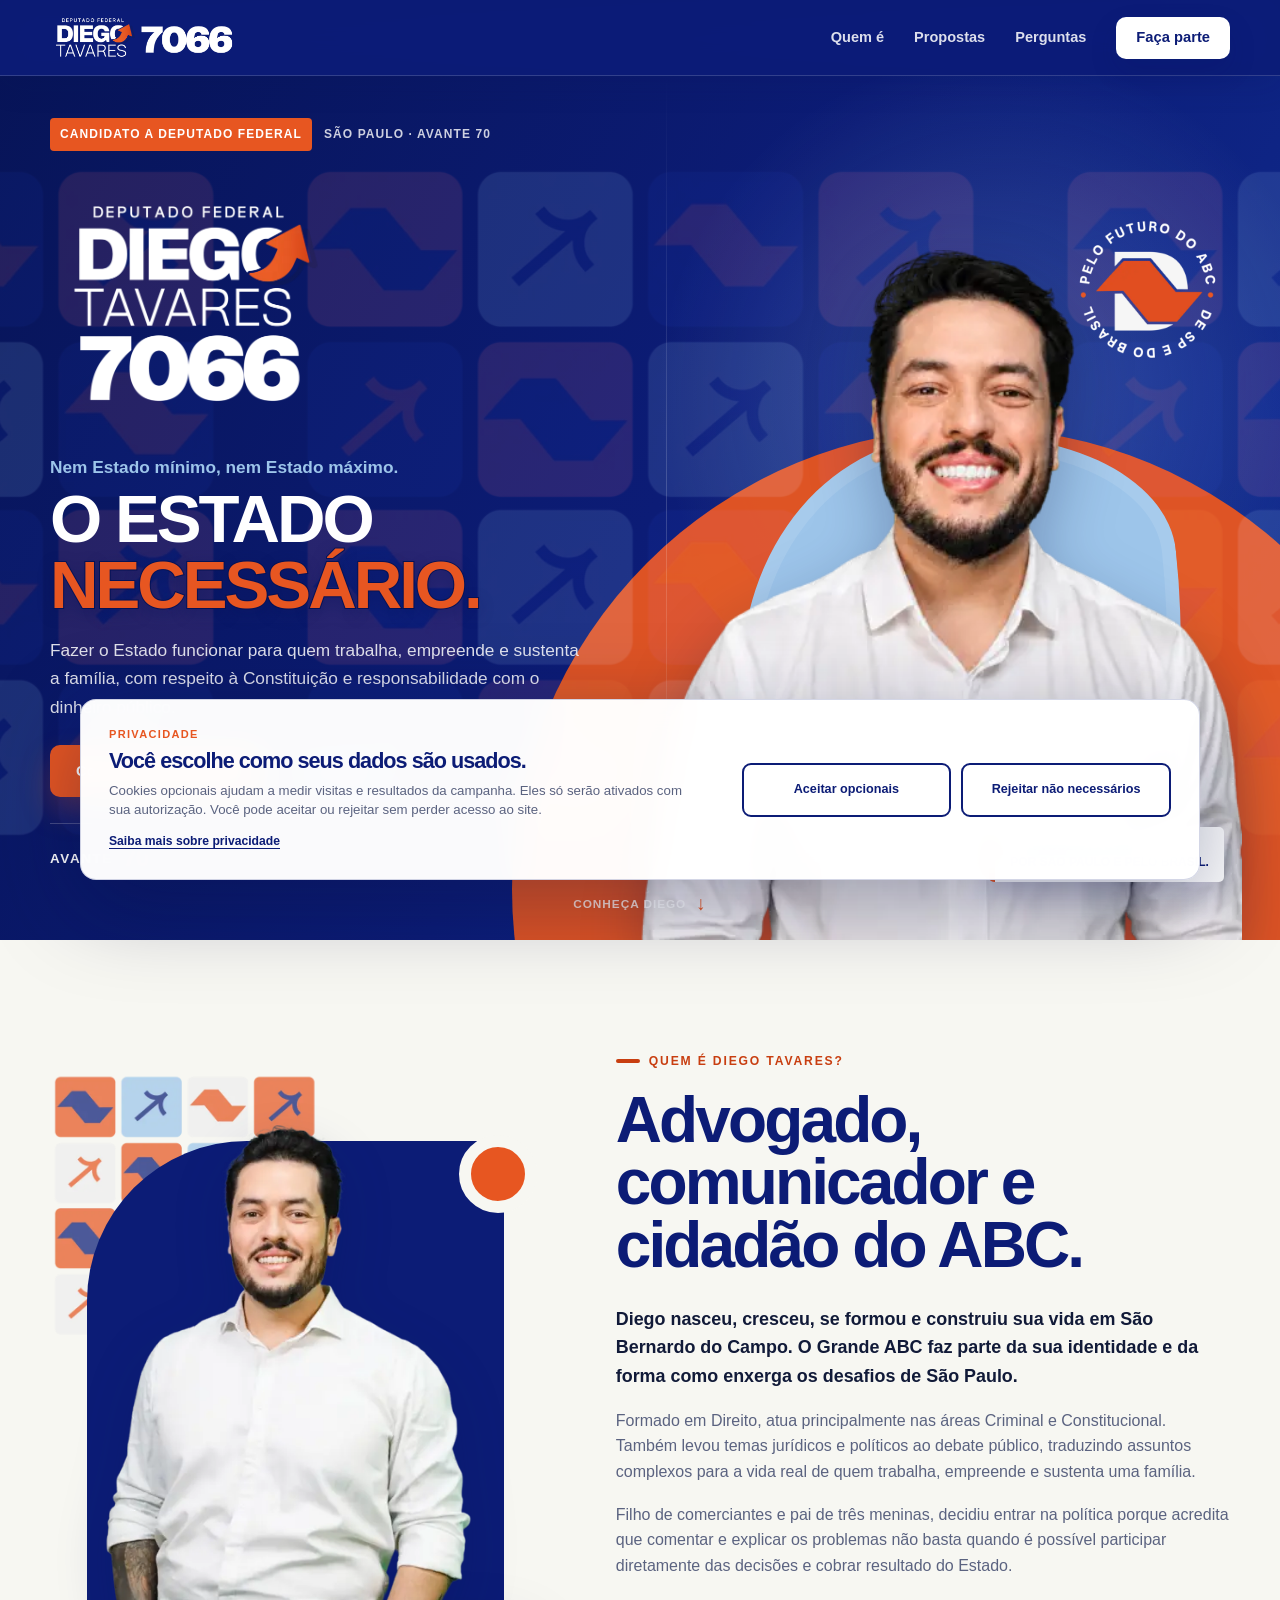
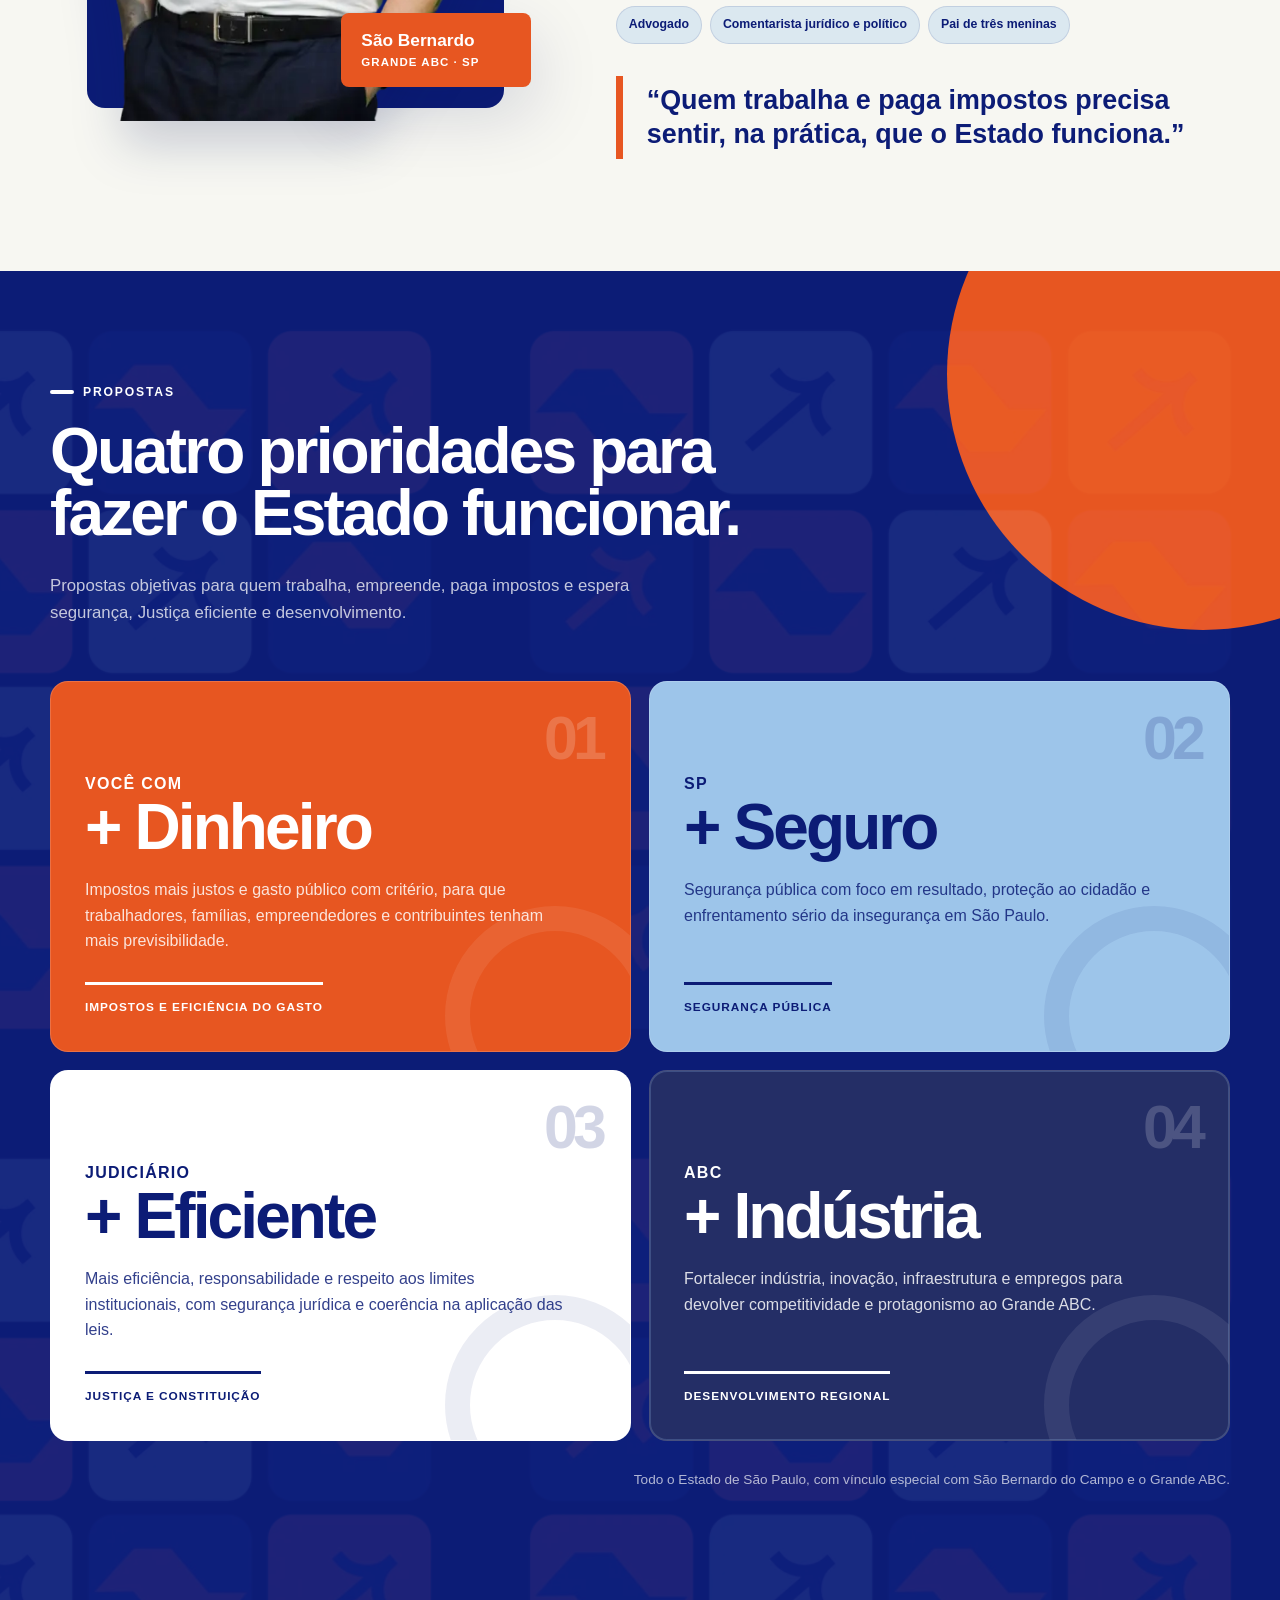
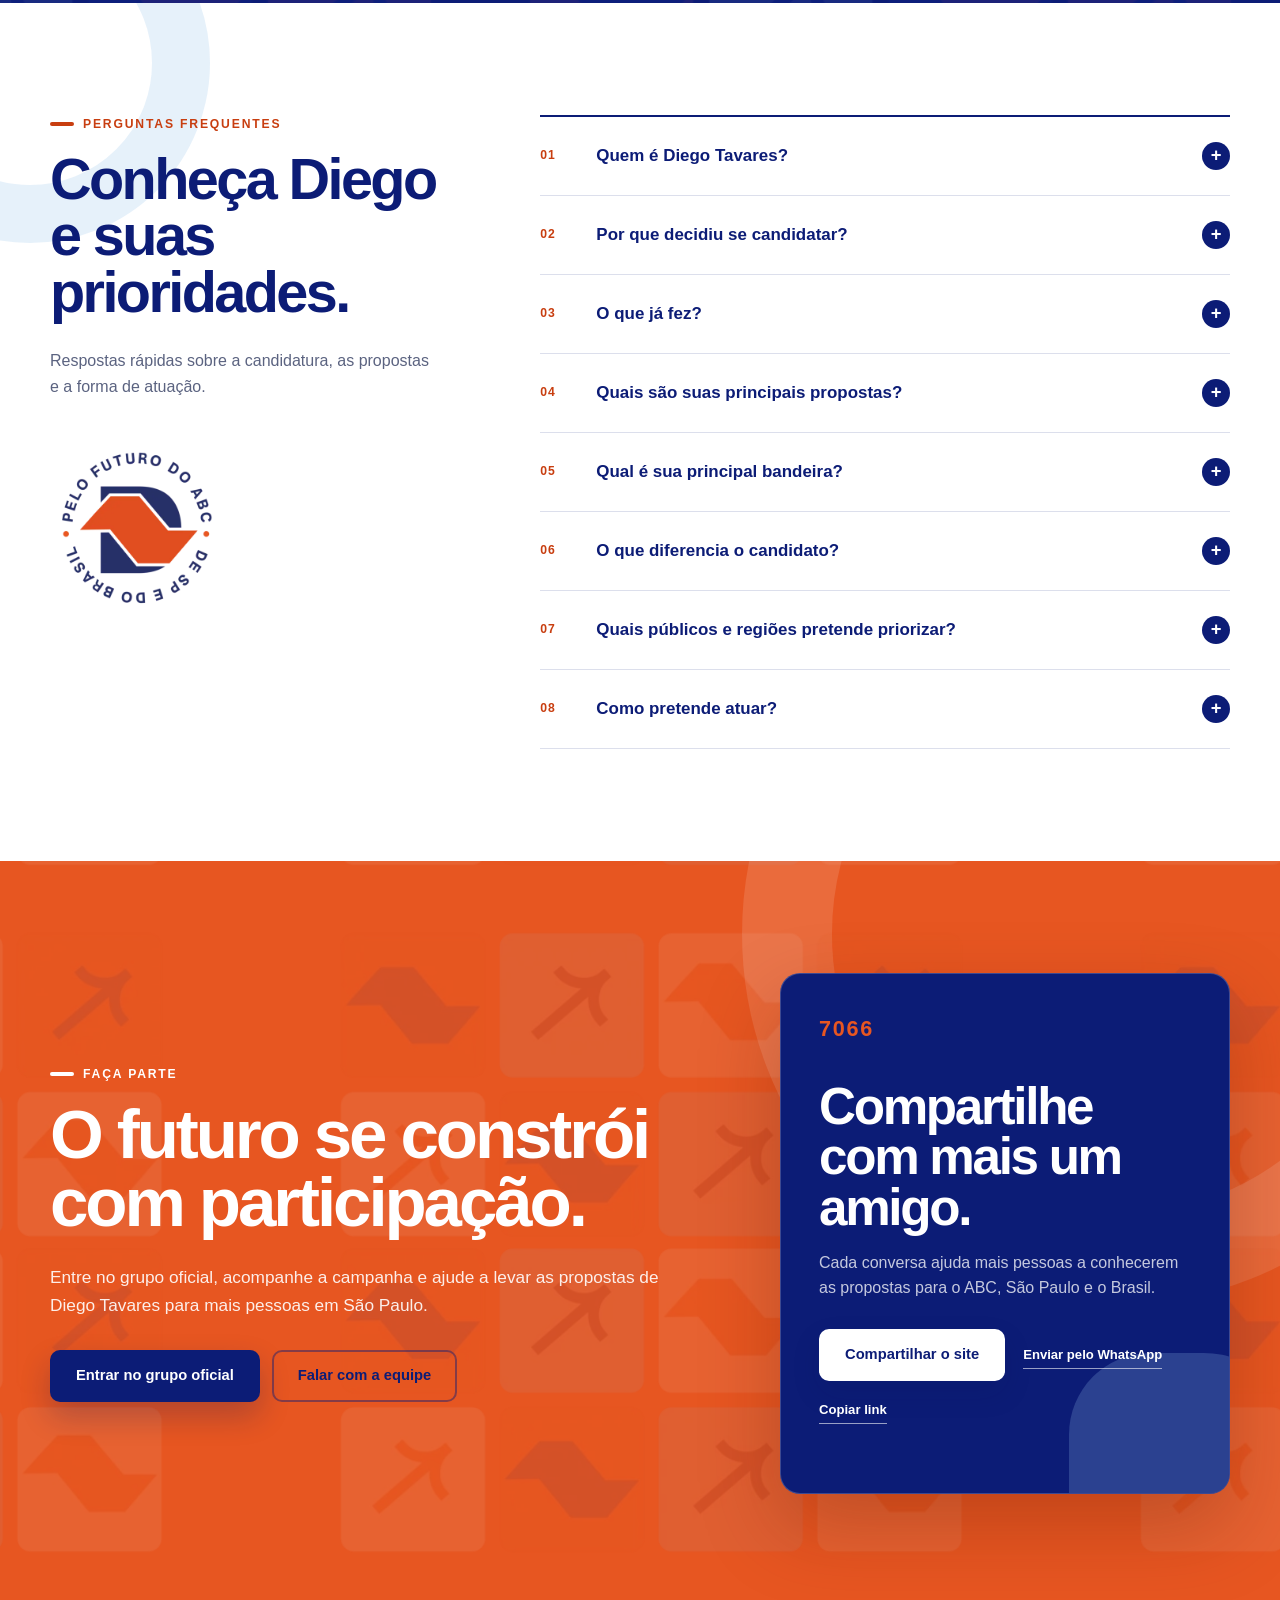
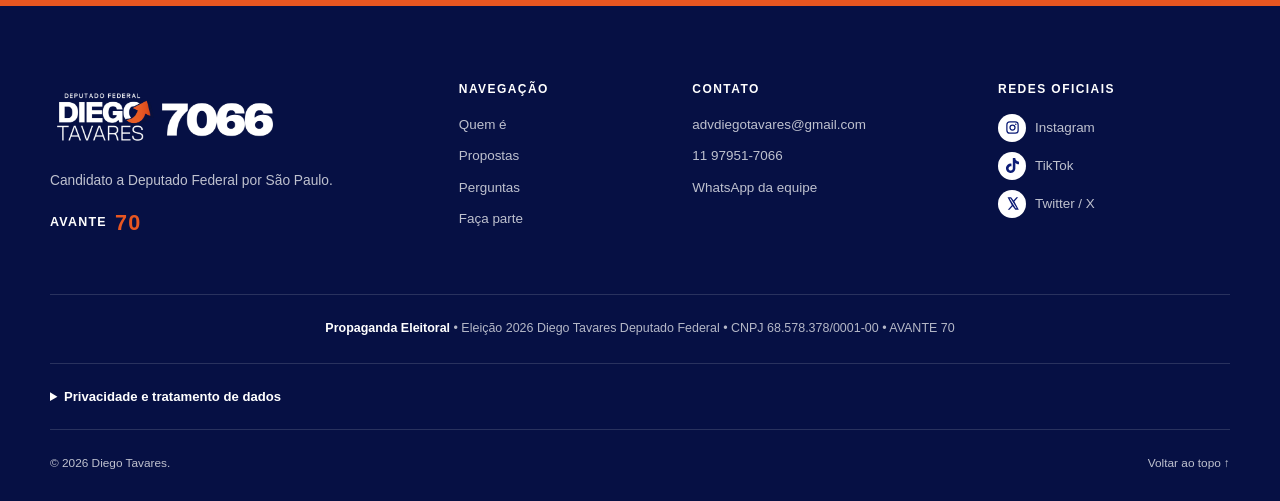
==== commit 94993c8d: "Melhora contraste do título no hero" ====
--- a/index.html
+++ b/index.html
@@ -26,7 +26,7 @@
 
   <link rel="icon" href="assets/campanha/favicon-64.png" type="image/png">
   <link rel="apple-touch-icon" href="assets/campanha/icone-campanha-180.png">
-  <link rel="stylesheet" href="style.css?v=20260825-7">
+  <link rel="stylesheet" href="style.css?v=20260825-8">
   <script src="script.js?v=20260825-6" defer></script>
 
   <title>Diego Tavares 7066 | Deputado Federal por São Paulo</title>
--- a/style.css
+++ b/style.css
@@ -395,6 +395,14 @@
   display: block;
   color: var(--orange);
   font-style: normal;
+}
+
+@media (min-width: 901px) {
+  .hero h1 em {
+    -webkit-text-stroke: 2px var(--blue-deep);
+    paint-order: stroke fill;
+    text-shadow: 0 5px 16px rgba(7, 20, 87, 0.42);
+  }
 }
 
 .hero-lead {
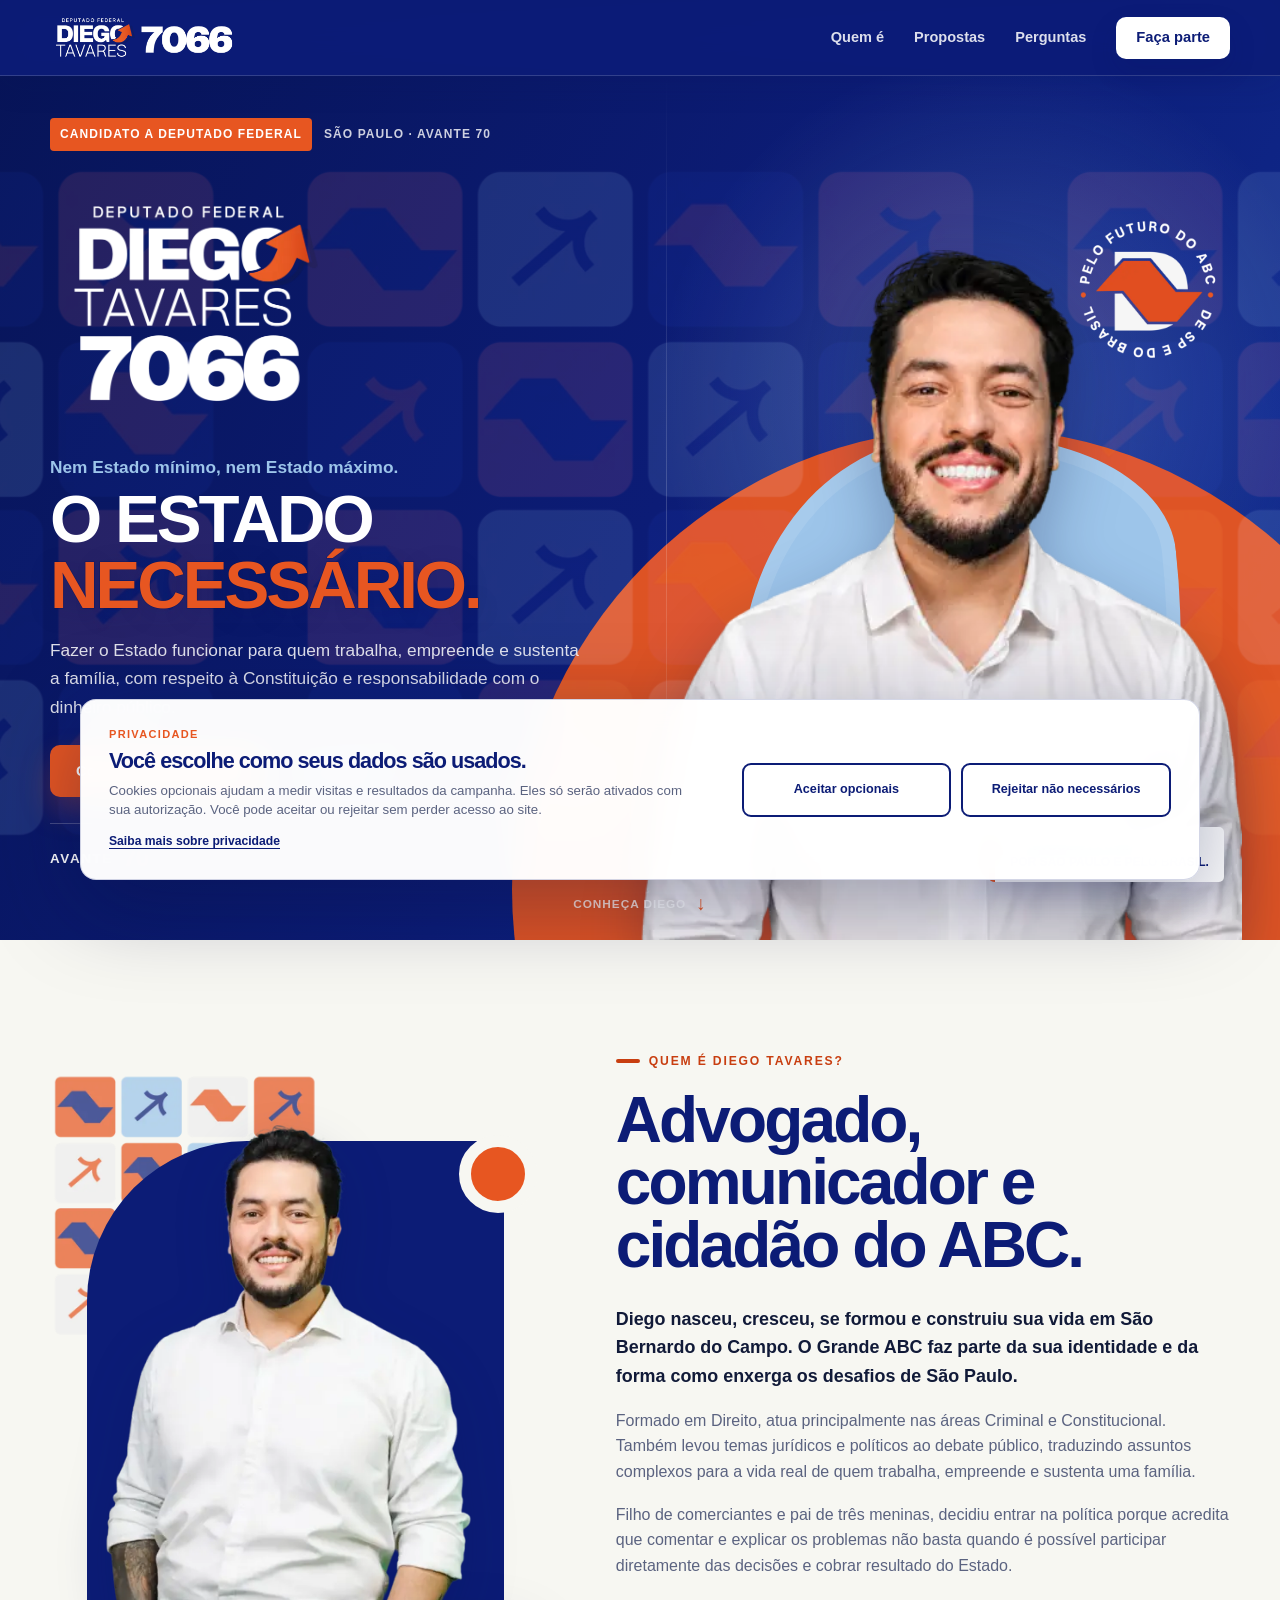
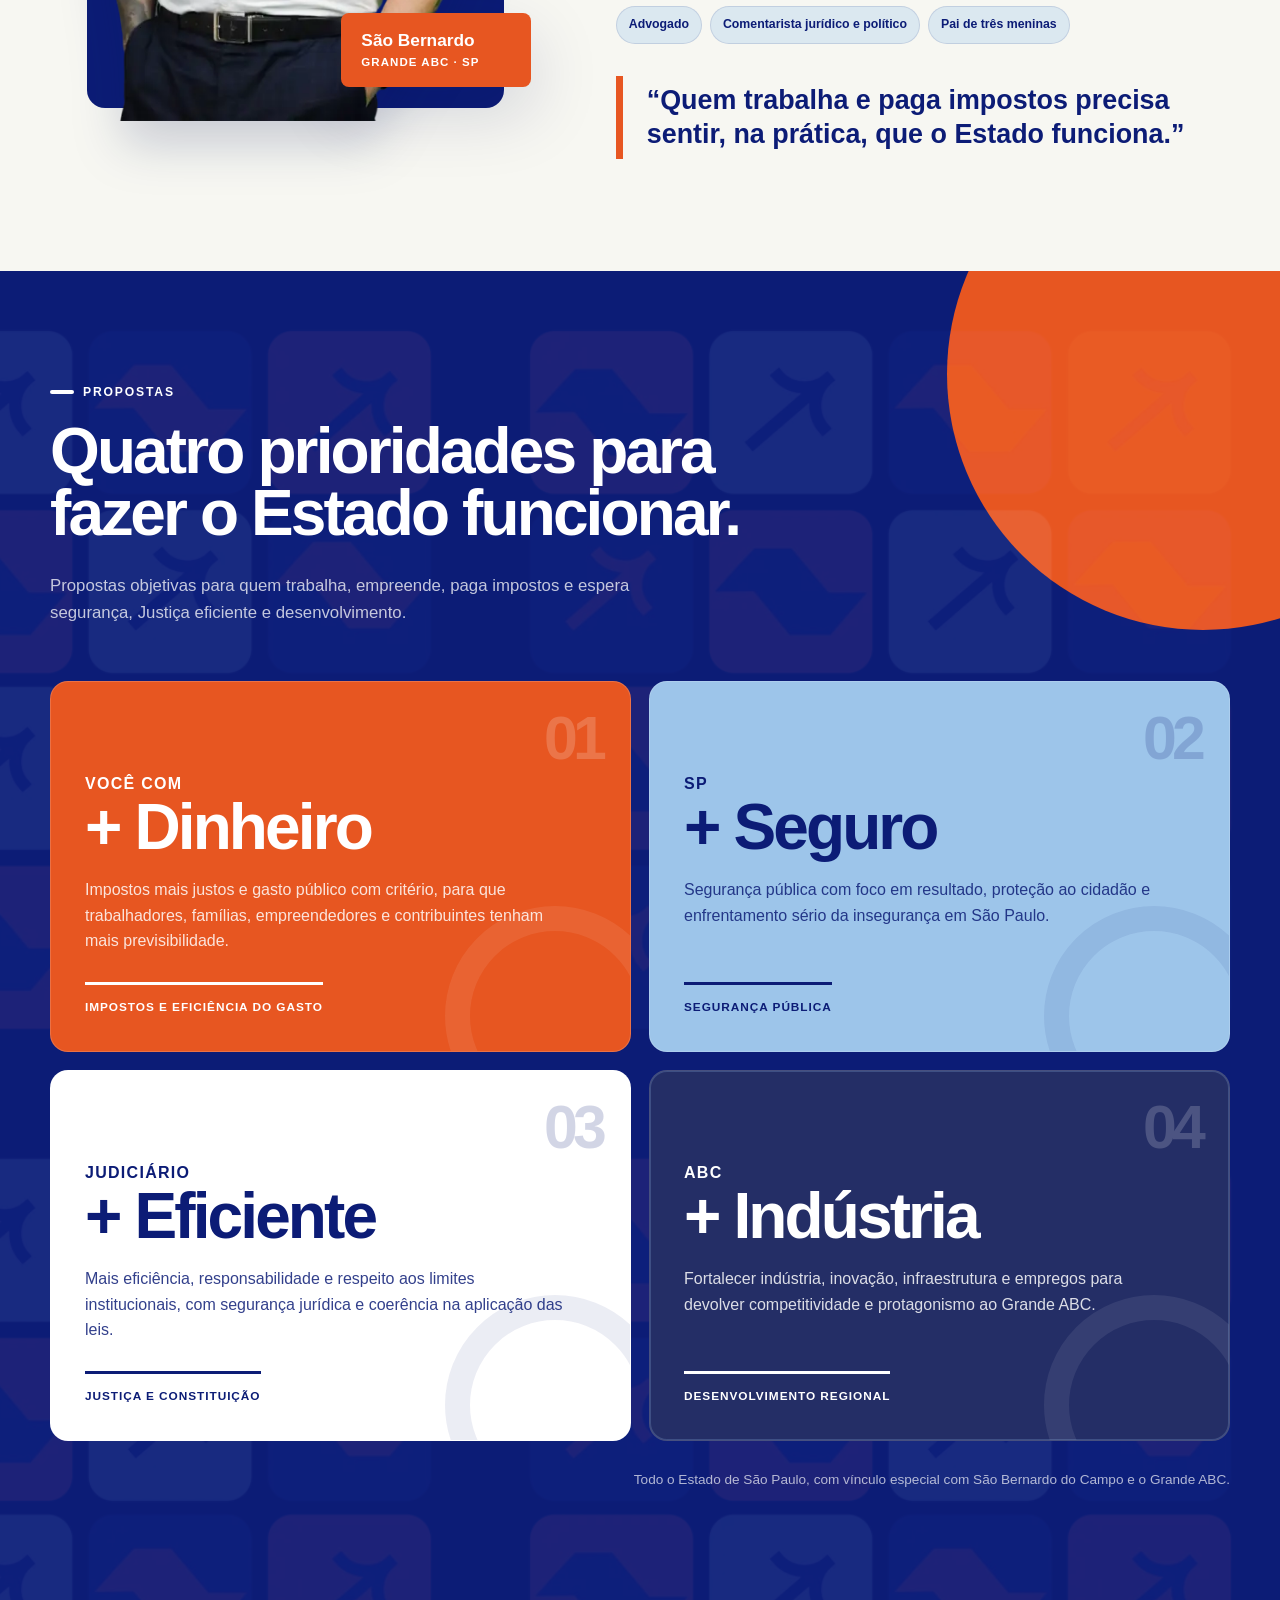
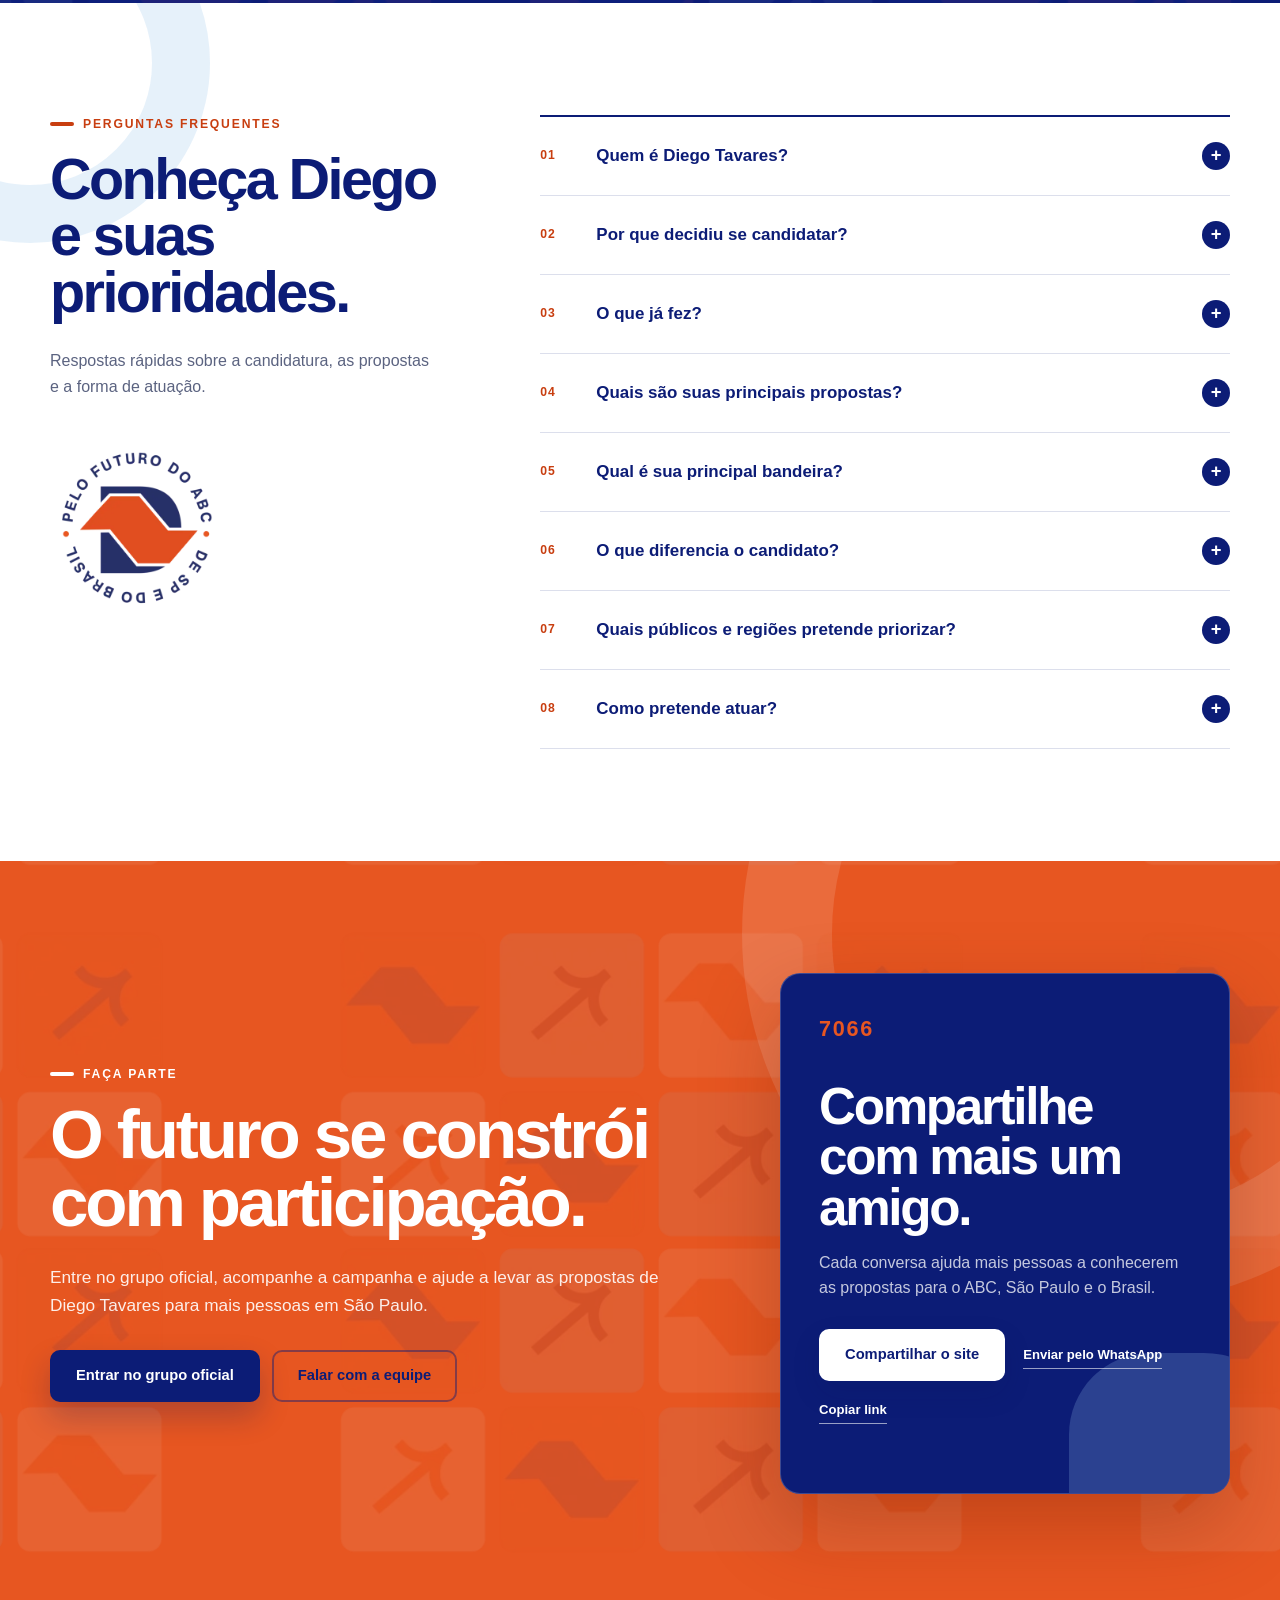
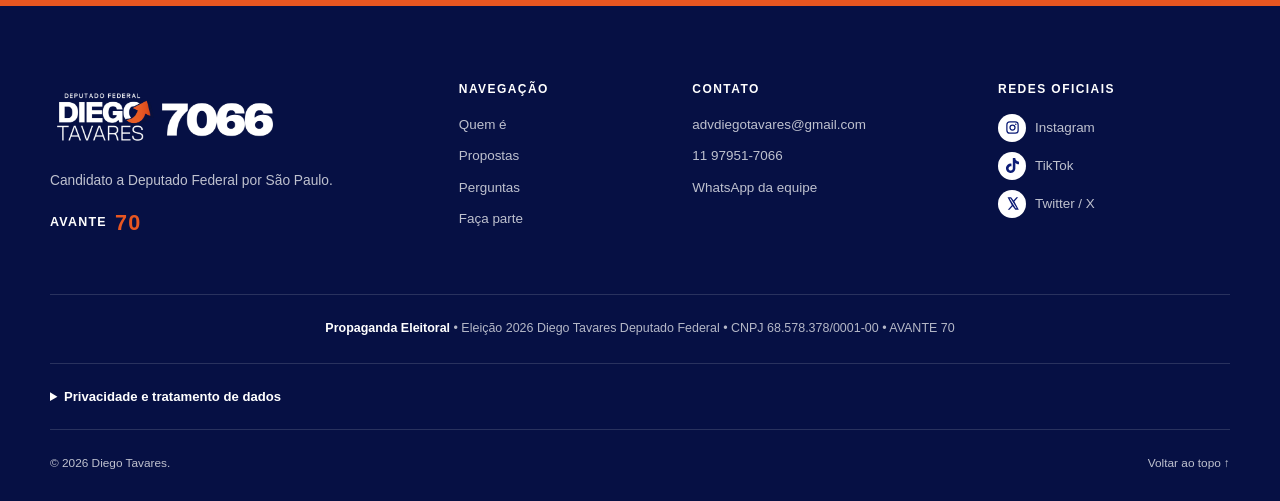
==== commit 2a88a588: "Suaviza sombra do título no hero" ====
--- a/index.html
+++ b/index.html
@@ -26,7 +26,7 @@
 
   <link rel="icon" href="assets/campanha/favicon-64.png" type="image/png">
   <link rel="apple-touch-icon" href="assets/campanha/icone-campanha-180.png">
-  <link rel="stylesheet" href="style.css?v=20260825-8">
+  <link rel="stylesheet" href="style.css?v=20260825-9">
   <script src="script.js?v=20260825-6" defer></script>
 
   <title>Diego Tavares 7066 | Deputado Federal por São Paulo</title>
--- a/style.css
+++ b/style.css
@@ -399,9 +399,9 @@
 
 @media (min-width: 901px) {
   .hero h1 em {
-    -webkit-text-stroke: 2px var(--blue-deep);
+    -webkit-text-stroke: 1px rgba(7, 20, 87, 0.58);
     paint-order: stroke fill;
-    text-shadow: 0 5px 16px rgba(7, 20, 87, 0.42);
+    text-shadow: 0 6px 24px rgba(7, 20, 87, 0.22);
   }
 }
 
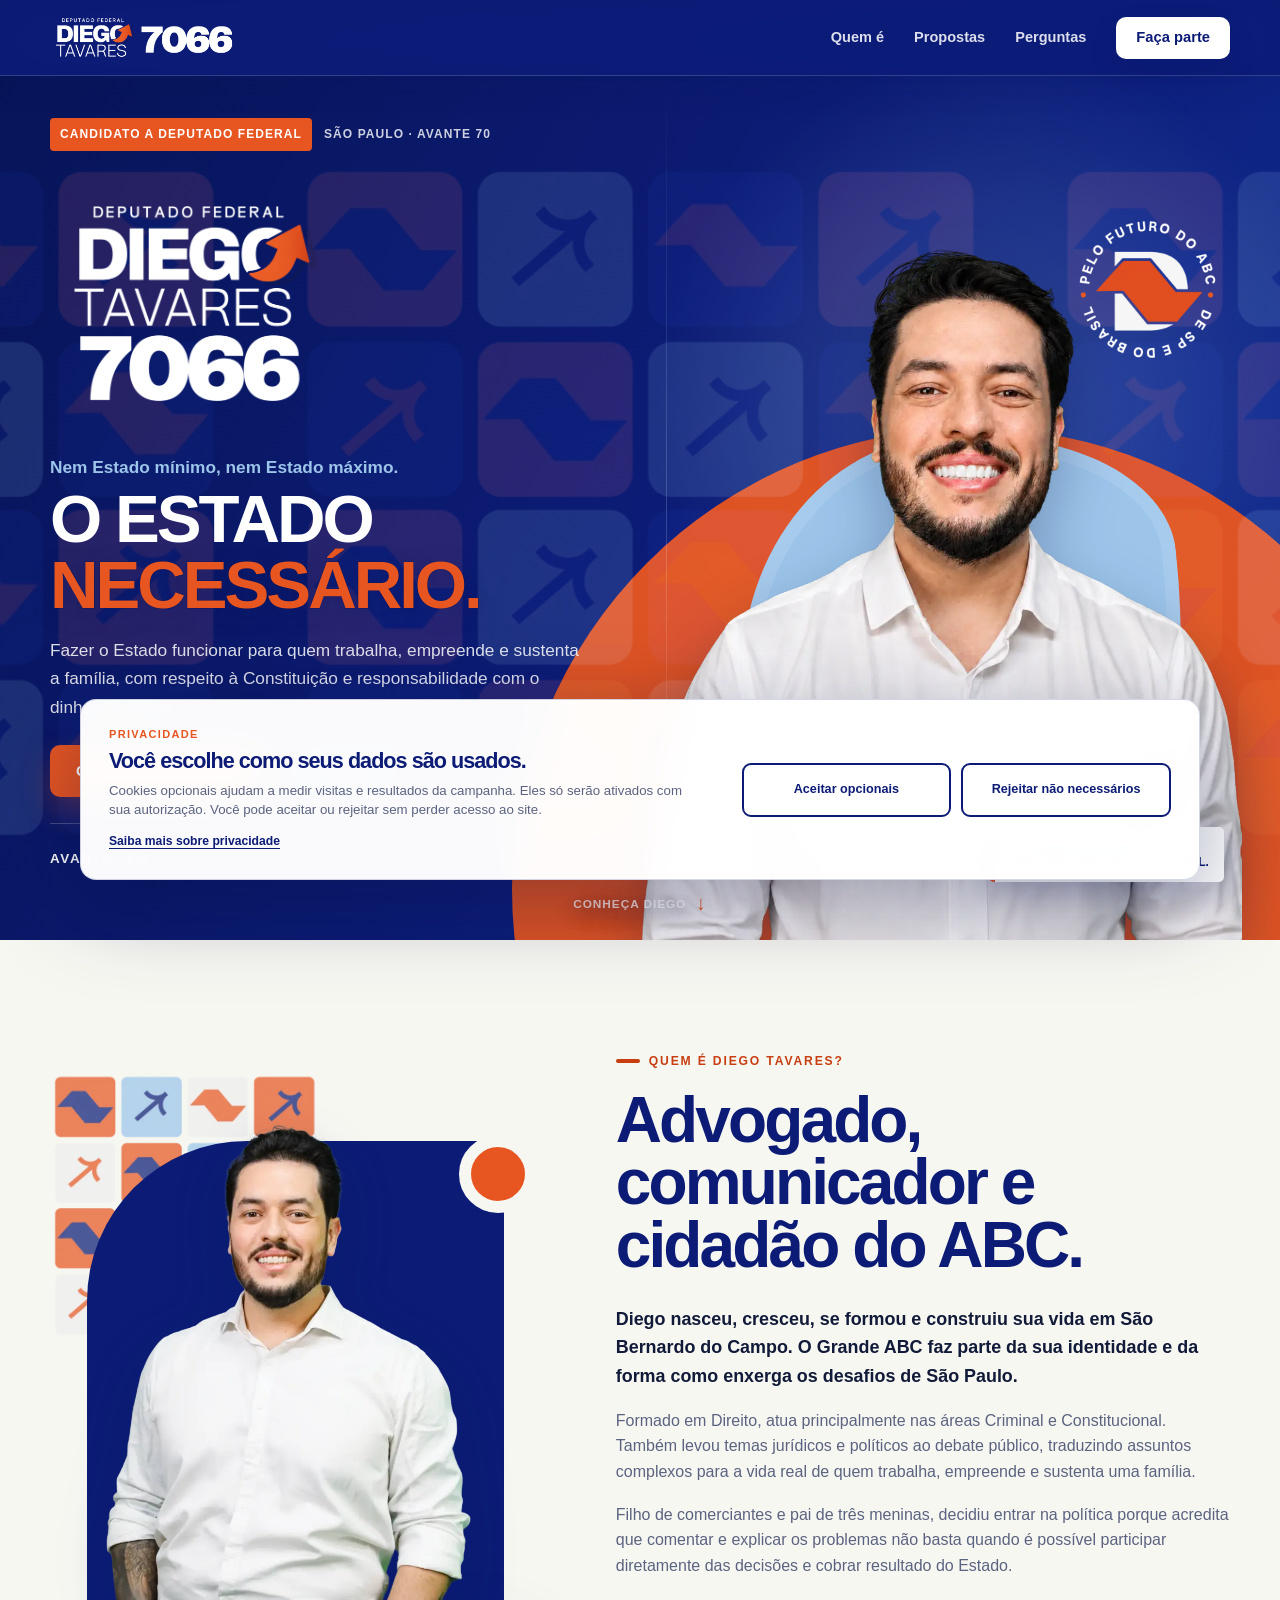
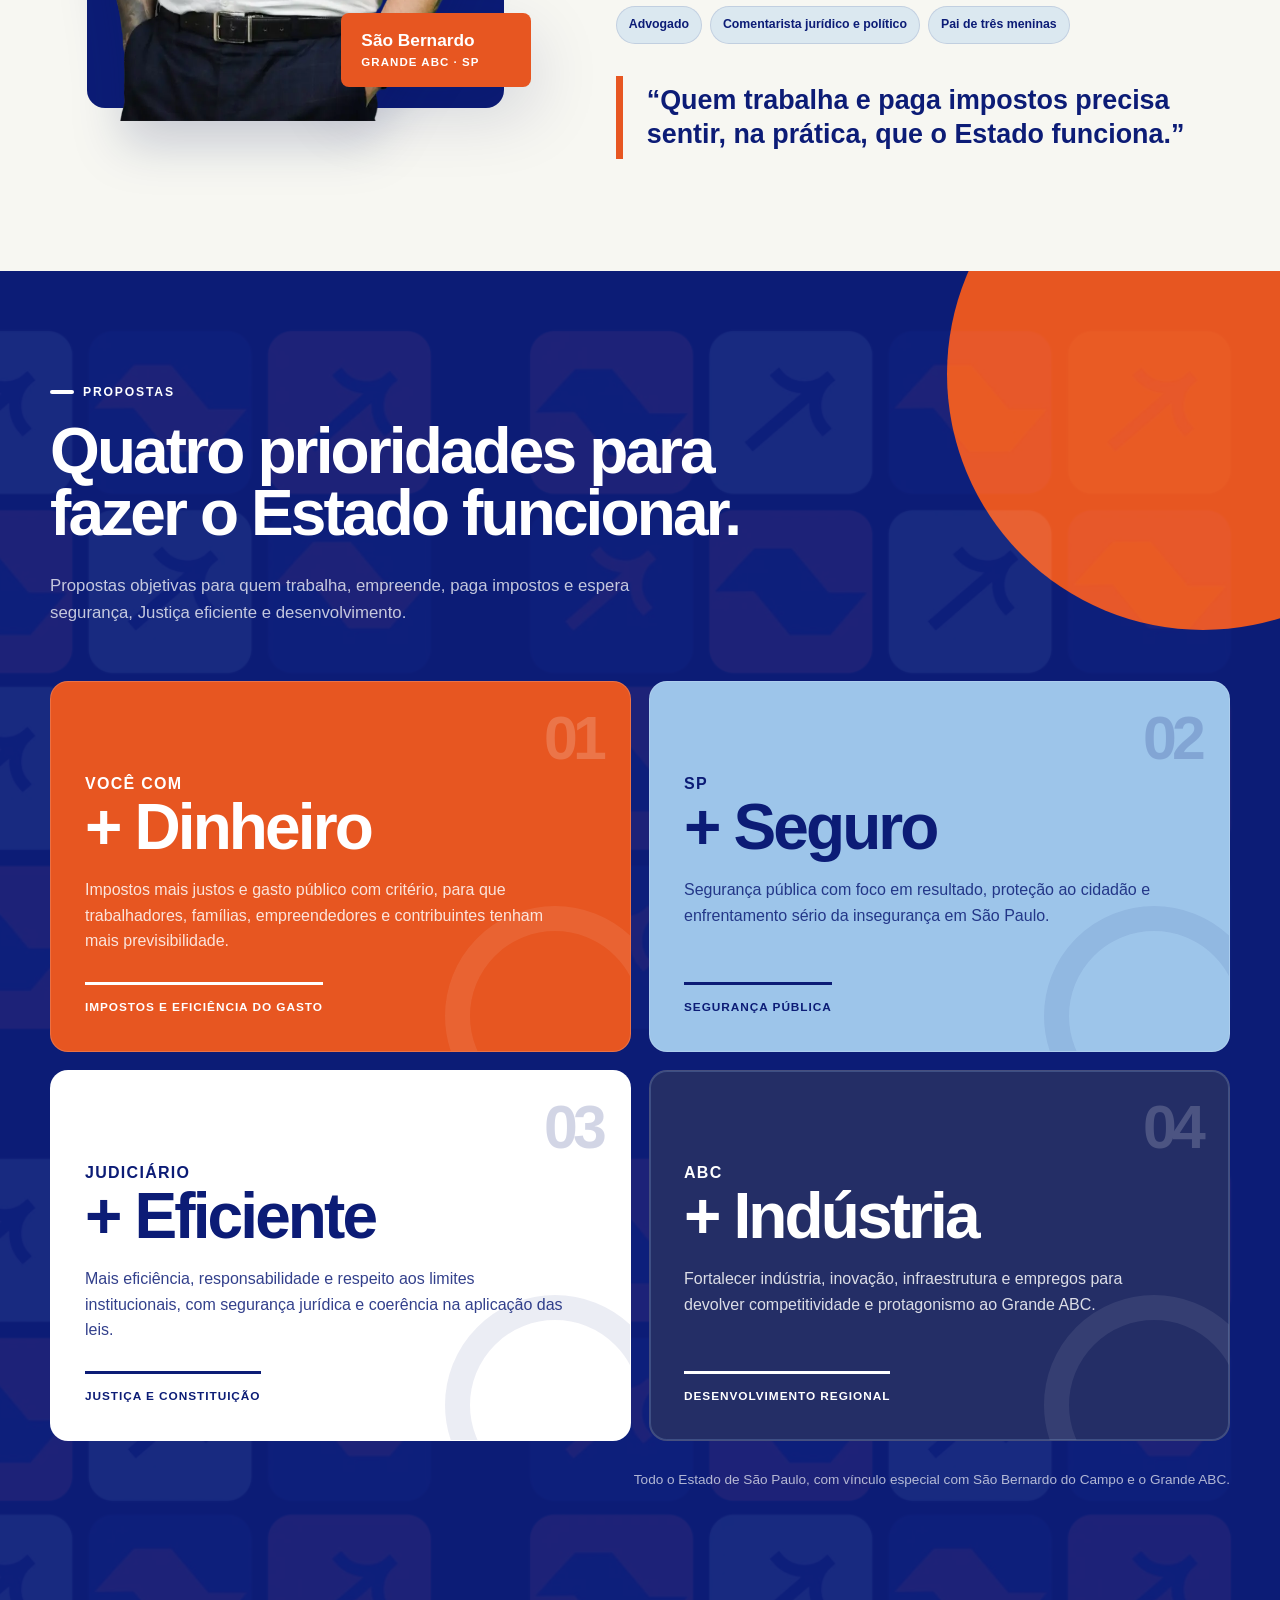
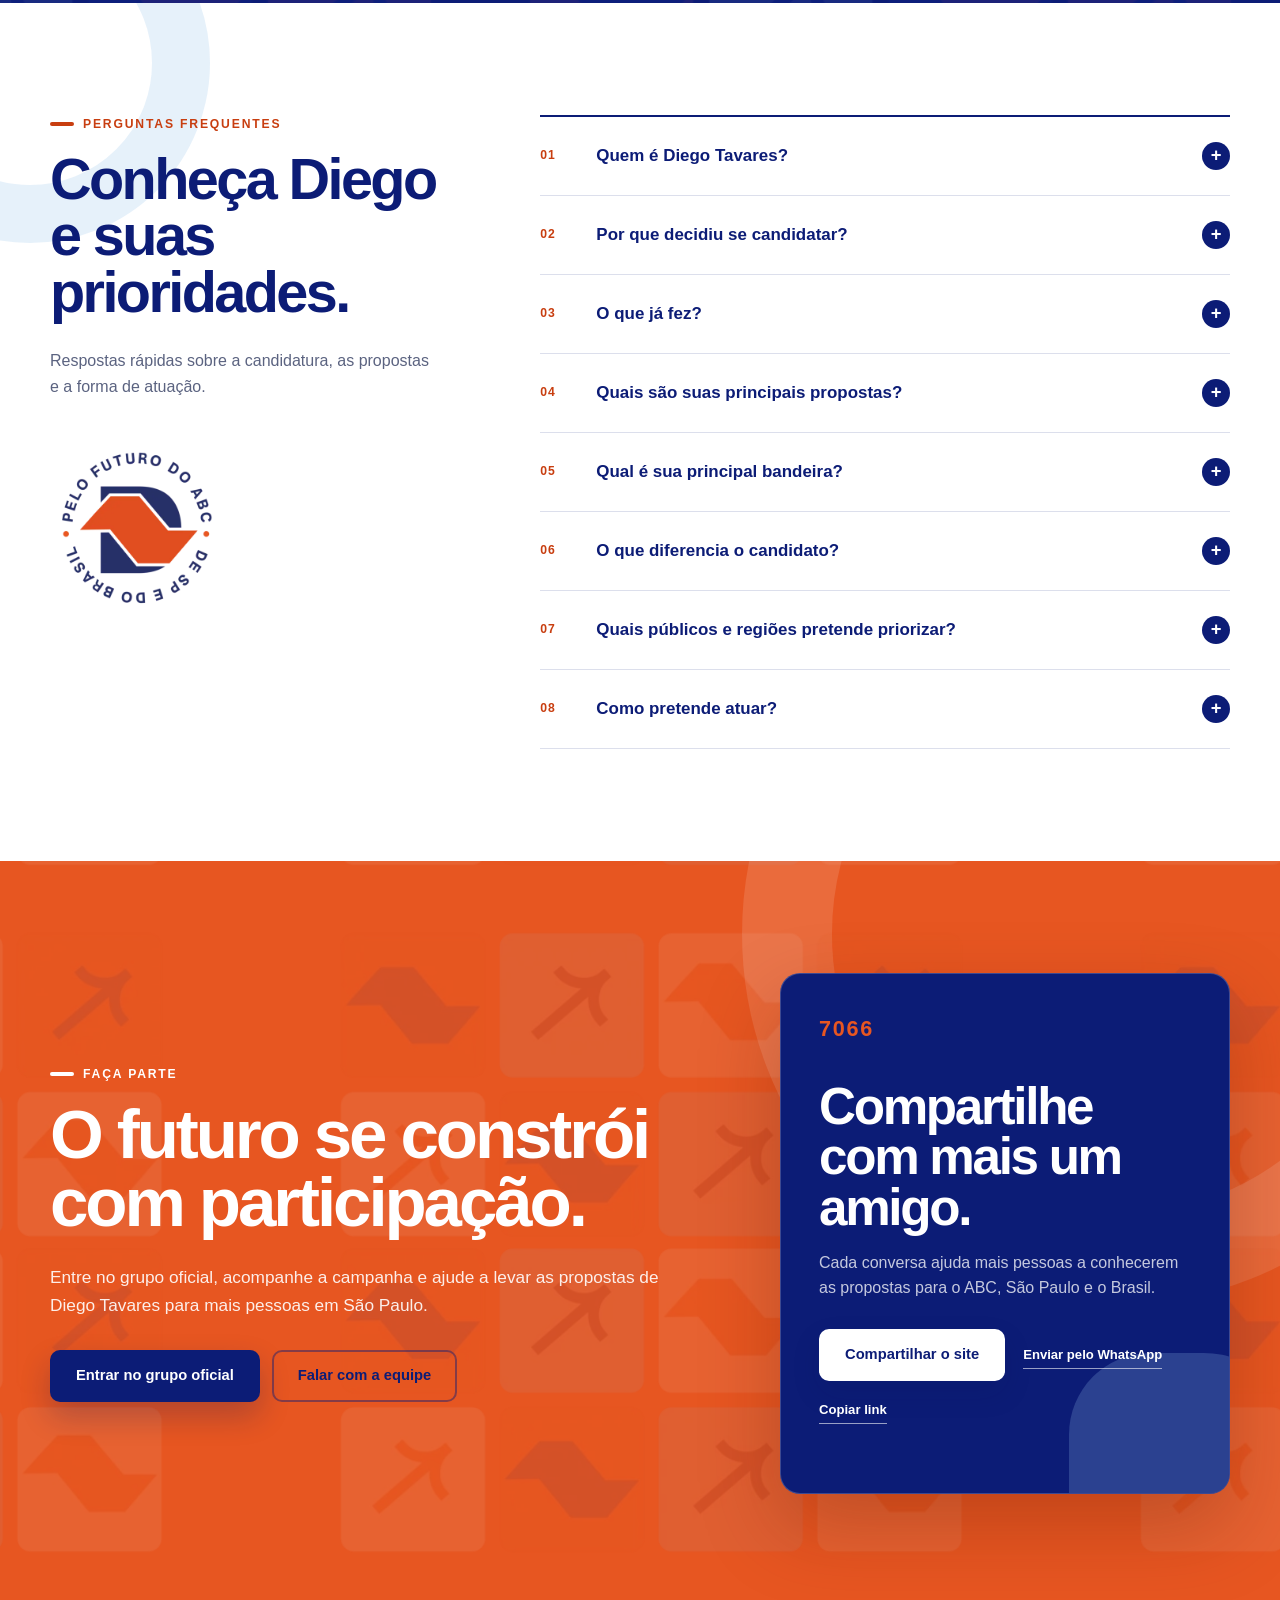
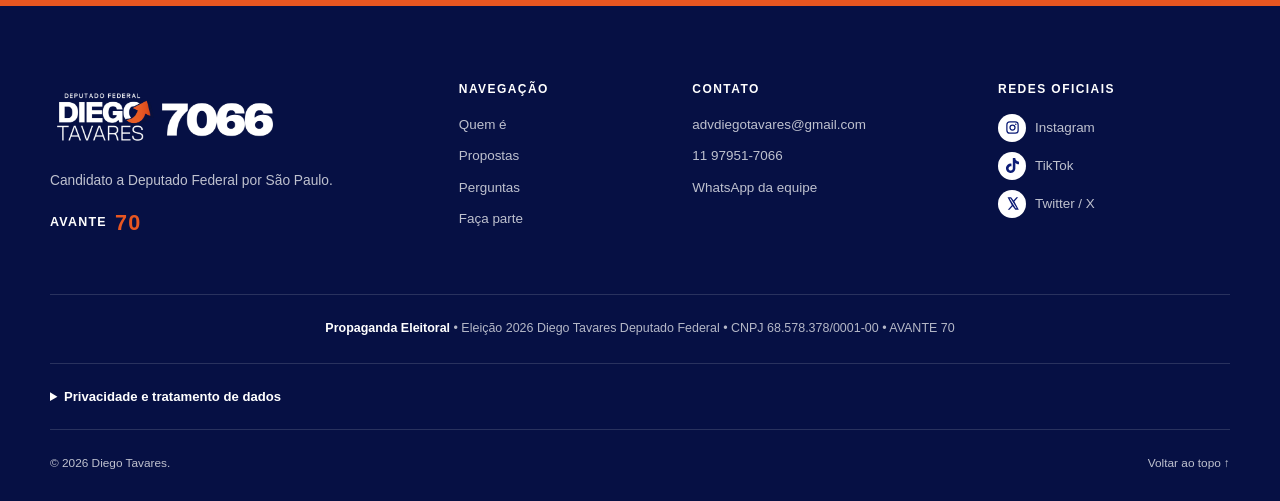
==== commit 94d412c5: "Adiciona sombra ao link Conheça Diego" ====
--- a/index.html
+++ b/index.html
@@ -26,7 +26,7 @@
 
   <link rel="icon" href="assets/campanha/favicon-64.png" type="image/png">
   <link rel="apple-touch-icon" href="assets/campanha/icone-campanha-180.png">
-  <link rel="stylesheet" href="style.css?v=20260825-9">
+  <link rel="stylesheet" href="style.css?v=20260825-10">
   <script src="script.js?v=20260825-6" defer></script>
 
   <title>Diego Tavares 7066 | Deputado Federal por São Paulo</title>
--- a/style.css
+++ b/style.css
@@ -511,6 +511,9 @@
   font-size: 0.74rem;
   font-weight: 800;
   letter-spacing: 0.08em;
+  text-shadow:
+    0 4px 18px rgba(7, 20, 87, 0.58),
+    0 10px 30px rgba(7, 20, 87, 0.3);
   text-transform: uppercase;
   transform: translateX(-50%);
 }
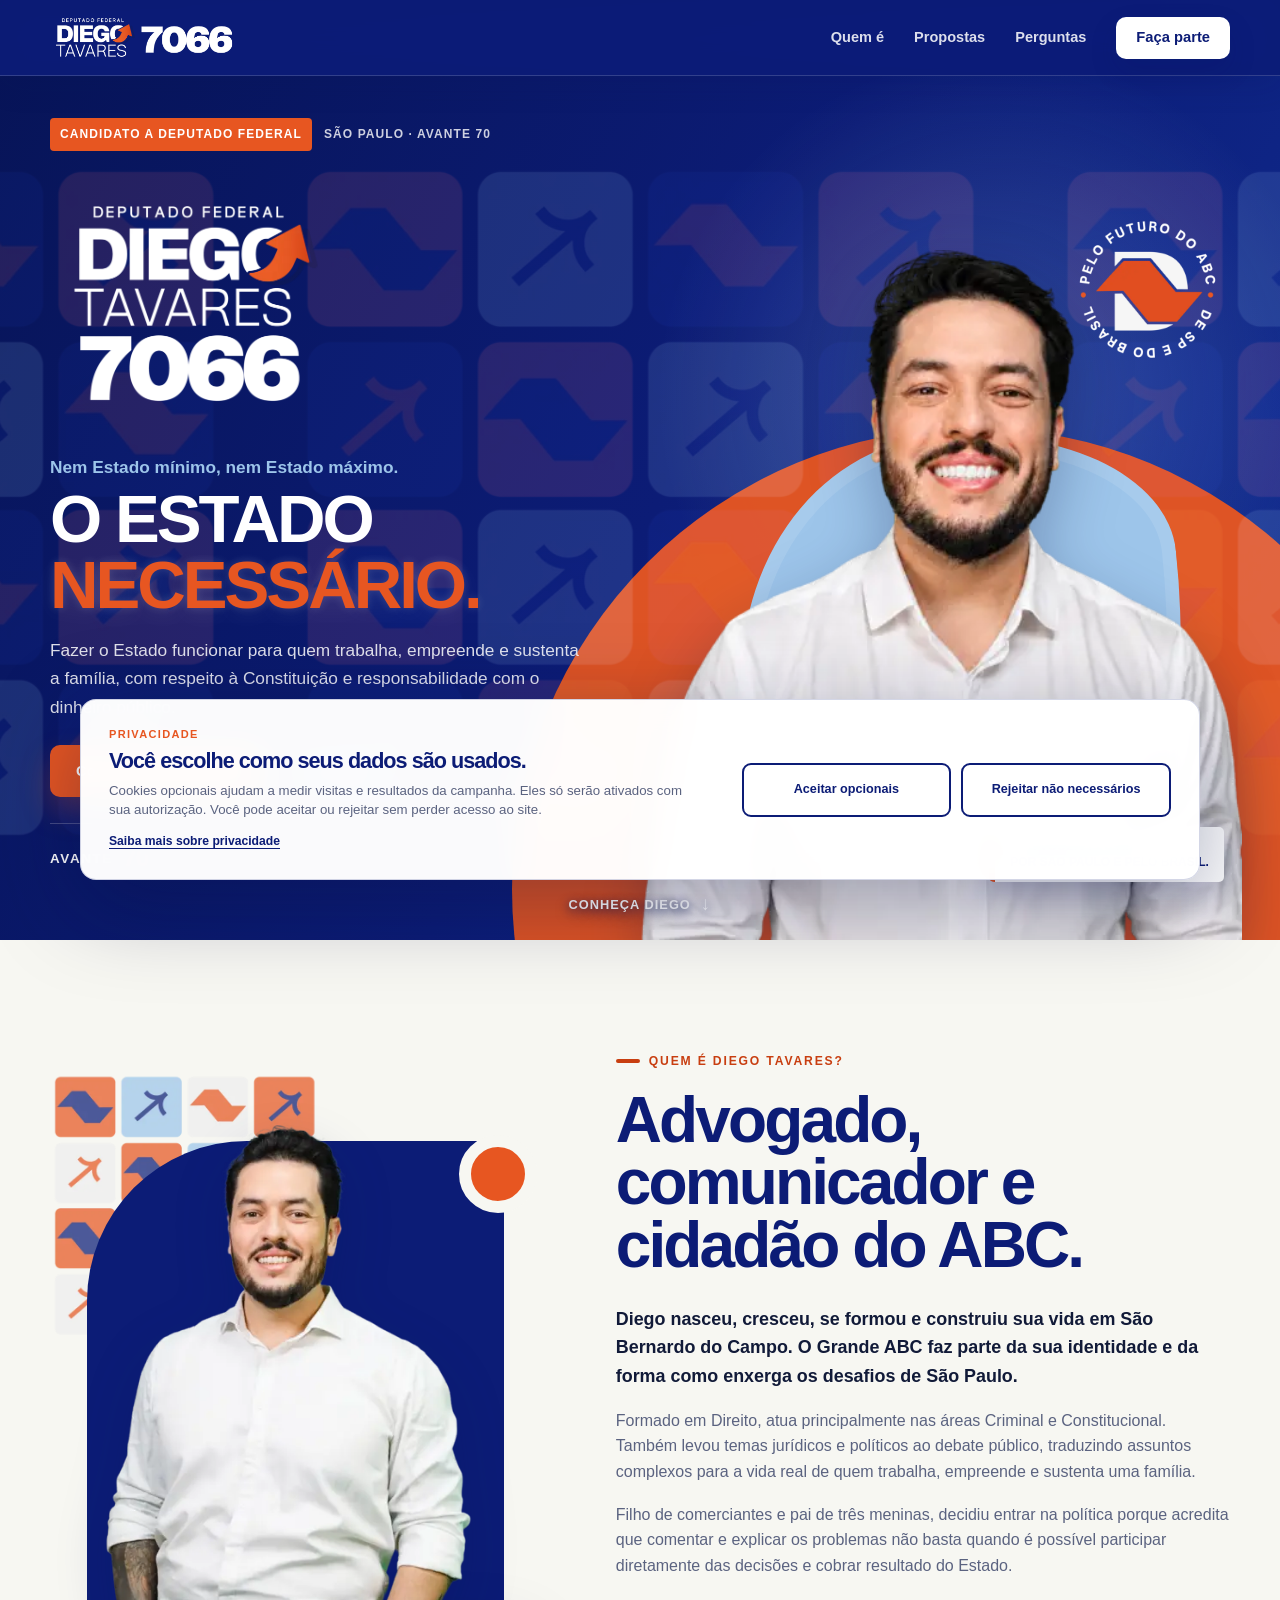
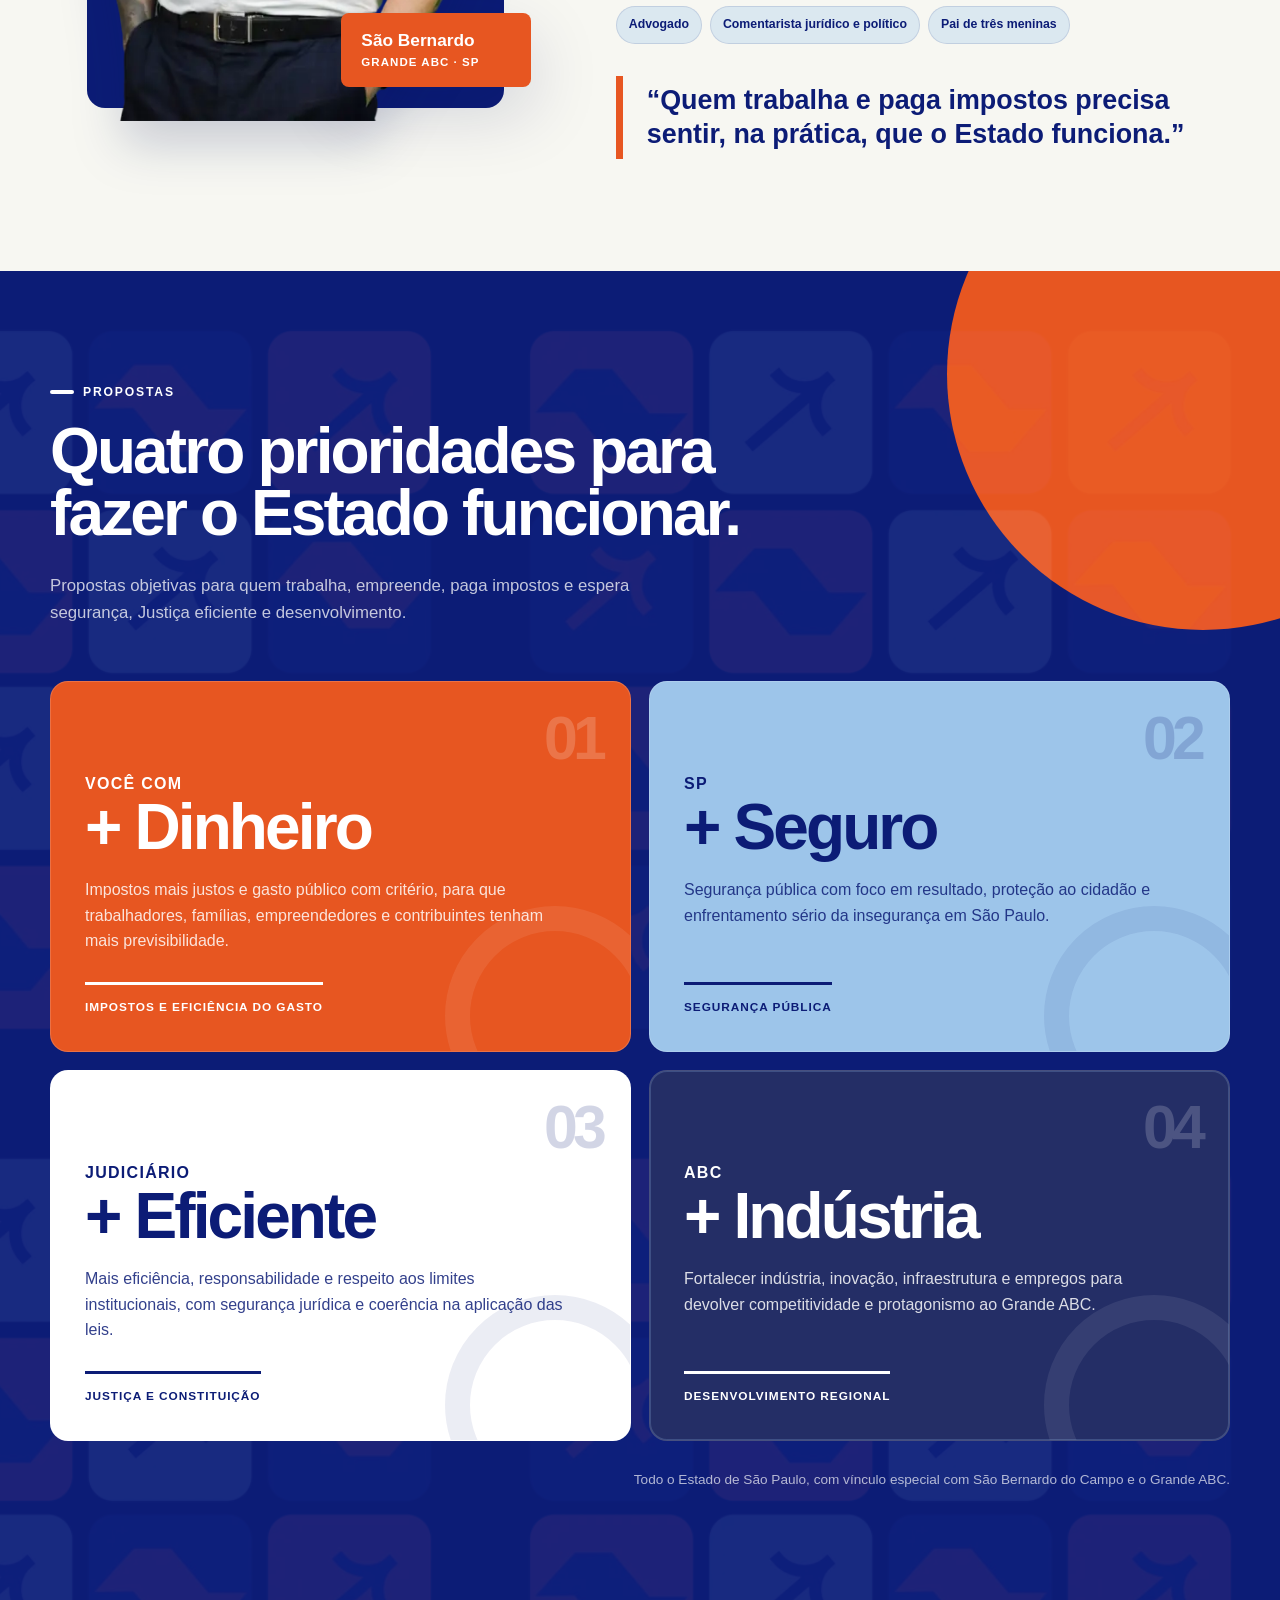
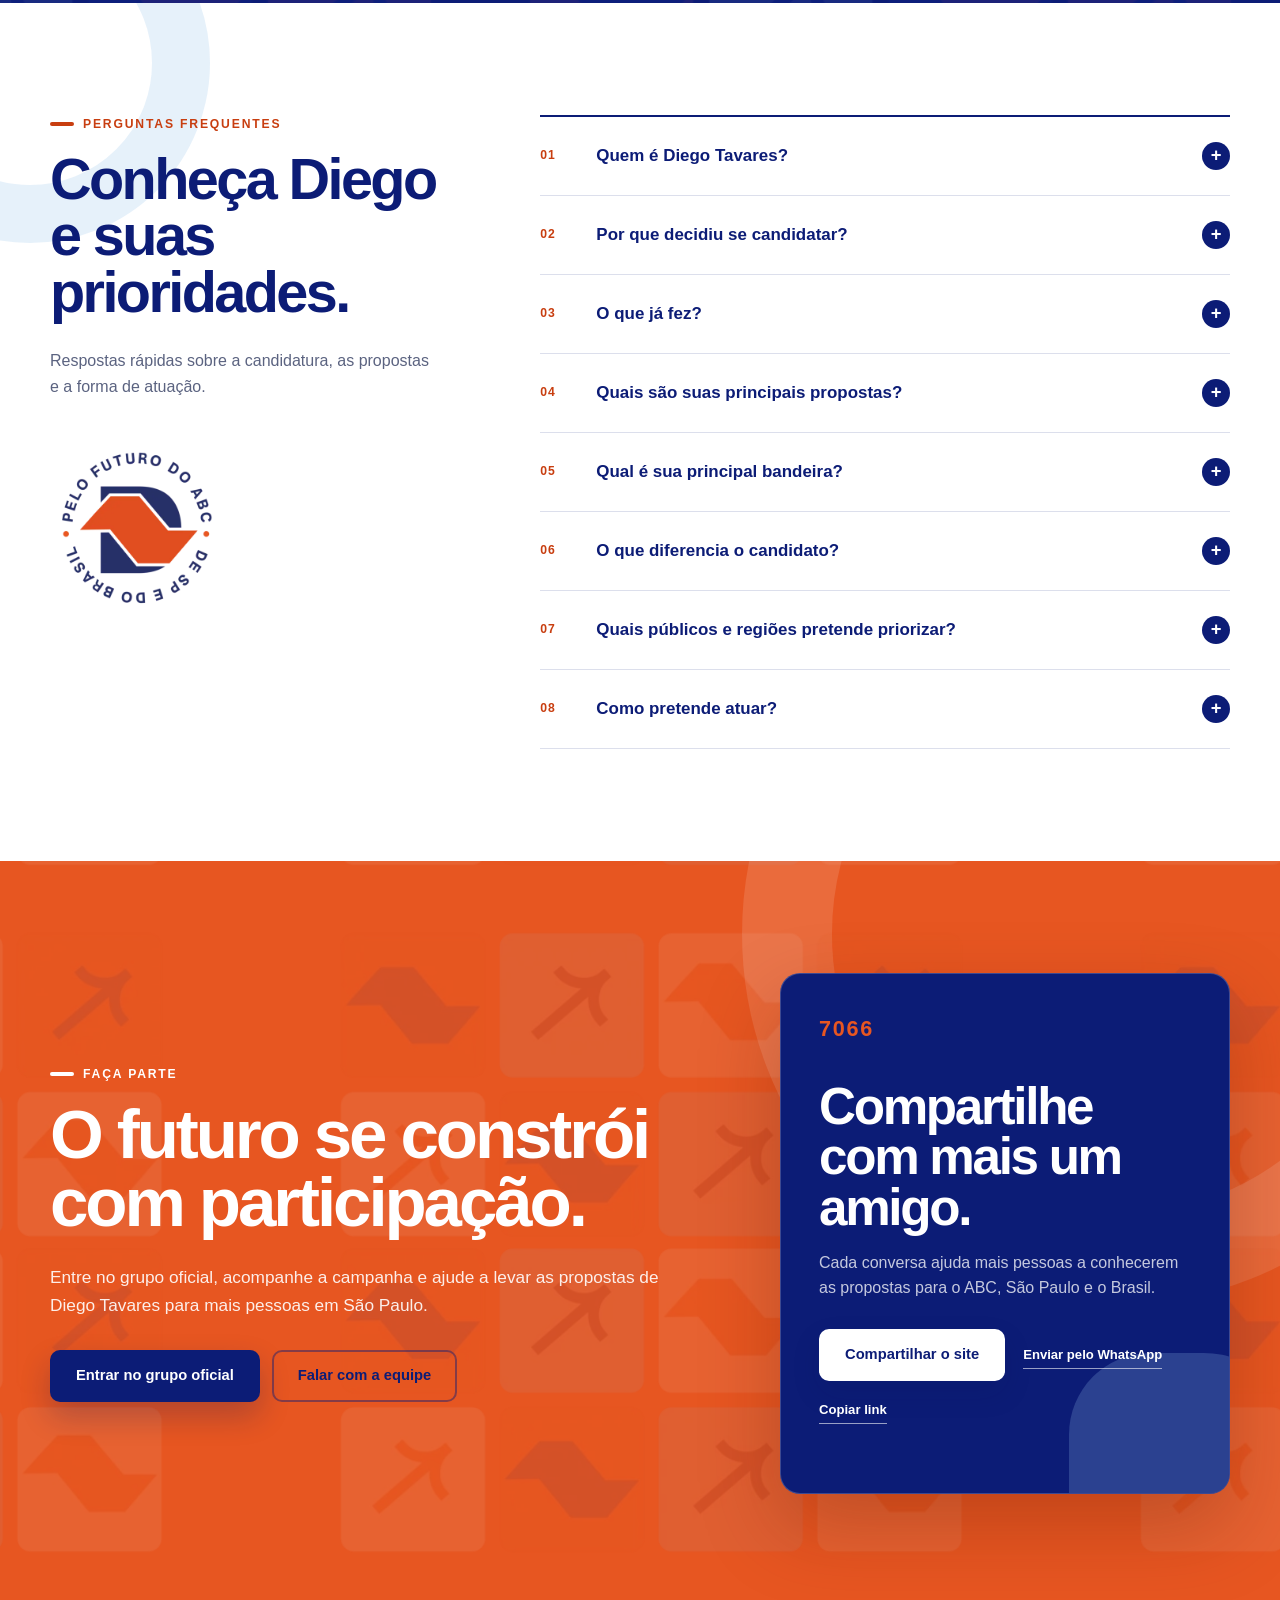
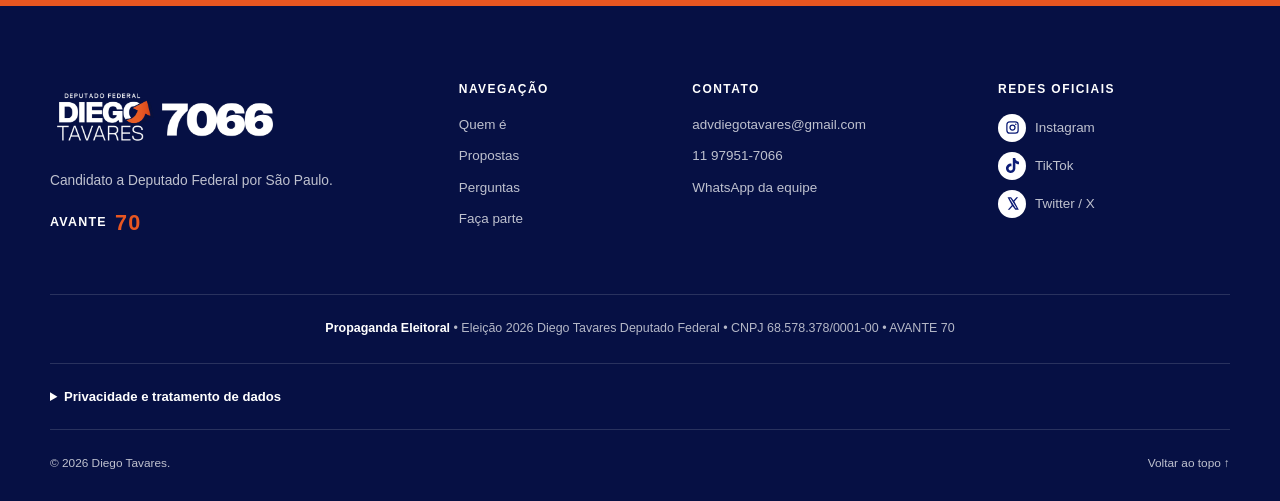
==== commit 9737c69b: "Aprimora hero responsivo e navegação mobile" ====
--- a/index.html
+++ b/index.html
@@ -26,7 +26,7 @@
 
   <link rel="icon" href="assets/campanha/favicon-64.png" type="image/png">
   <link rel="apple-touch-icon" href="assets/campanha/icone-campanha-180.png">
-  <link rel="stylesheet" href="style.css?v=20260825-10">
+  <link rel="stylesheet" href="style.css?v=20260825-15">
   <script src="script.js?v=20260825-6" defer></script>
 
   <title>Diego Tavares 7066 | Deputado Federal por São Paulo</title>
@@ -76,7 +76,13 @@
       <div class="wrap hero-grid">
         <div class="hero-copy">
           <p class="campaign-label"><span>Candidato a Deputado Federal</span> São Paulo · AVANTE 70</p>
-          <img class="hero-logo" src="assets/campanha/logo-vertical-branco.webp" width="620" height="553" alt="Deputado Federal Diego Tavares 7066">
+          <div class="hero-branding">
+            <img class="hero-logo" src="assets/campanha/logo-vertical-branco.webp" width="620" height="553" alt="Deputado Federal Diego Tavares 7066">
+            <div class="hero-mobile-visual" aria-hidden="true">
+              <img class="hero-mobile-photo" src="assets/campanha/diego-oficial-480.webp" width="480" height="544" alt="">
+              <img class="hero-mobile-stamp" src="assets/campanha/carimbo-branco.webp" width="440" height="440" alt="">
+            </div>
+          </div>
           <p class="hero-eyebrow">Nem Estado mínimo, nem Estado máximo.</p>
           <h1 id="hero-title">O Estado <em>Necessário.</em></h1>
           <p class="hero-lead">Fazer o Estado funcionar para quem trabalha, empreende e sustenta a família, com respeito à Constituição e responsabilidade com o dinheiro público.</p>
--- a/style.css
+++ b/style.css
@@ -23,7 +23,7 @@
 
 html {
   scroll-behavior: smooth;
-  scroll-padding-top: calc(var(--header-height) + 24px);
+  scroll-padding-top: var(--header-height);
 }
 
 body {
@@ -314,16 +314,6 @@
   opacity: 0.96;
 }
 
-.hero::after {
-  position: absolute;
-  top: var(--header-height);
-  bottom: 0;
-  left: 52%;
-  width: 1px;
-  background: linear-gradient(transparent, rgba(255, 255, 255, 0.18), transparent);
-  content: "";
-}
-
 .hero-pattern {
   position: absolute;
   inset: var(--header-height) 0 0 0;
@@ -377,6 +367,10 @@
   margin-bottom: 20px;
 }
 
+.hero-mobile-visual {
+  display: none;
+}
+
 .hero-eyebrow {
   margin-bottom: 5px;
   color: var(--sky);
@@ -399,9 +393,9 @@
 
 @media (min-width: 901px) {
   .hero h1 em {
-    -webkit-text-stroke: 1px rgba(7, 20, 87, 0.58);
-    paint-order: stroke fill;
-    text-shadow: 0 6px 24px rgba(7, 20, 87, 0.22);
+    text-shadow:
+      0 0 10px rgba(255, 255, 255, 0.15),
+      0 6px 24px rgba(255, 255, 255, 0.08);
   }
 }
 
@@ -507,19 +501,19 @@
   display: flex;
   align-items: center;
   gap: 10px;
-  color: rgba(255, 255, 255, 0.76);
-  font-size: 0.74rem;
+  color: var(--white);
+  font-size: 0.8rem;
   font-weight: 800;
   letter-spacing: 0.08em;
   text-shadow:
-    0 4px 18px rgba(7, 20, 87, 0.58),
-    0 10px 30px rgba(7, 20, 87, 0.3);
+    0 2px 8px rgba(7, 20, 87, 0.78),
+    0 5px 16px rgba(7, 20, 87, 0.48);
   text-transform: uppercase;
   transform: translateX(-50%);
 }
 
 .hero-scroll span {
-  color: var(--orange);
+  color: var(--white);
   font-size: 1.2rem;
 }
 
@@ -1401,15 +1395,12 @@
   }
 
   .main-nav .button {
+    min-height: 44px;
     margin-top: 15px;
   }
 
   .hero {
     min-height: auto;
-  }
-
-  .hero::after {
-    display: none;
   }
 
   .hero-grid {
@@ -1422,8 +1413,43 @@
     padding: 64px 0 10px;
   }
 
+  .hero-branding {
+    display: grid;
+    max-width: 680px;
+    grid-template-columns: minmax(260px, 1fr) minmax(220px, 0.72fr);
+    align-items: end;
+    gap: 20px;
+    margin-bottom: 20px;
+  }
+
   .hero-logo {
-    width: min(340px, 68%);
+    width: min(340px, 100%);
+    margin-bottom: 0;
+  }
+
+  .hero-mobile-visual {
+    position: relative;
+    display: block;
+    height: 260px;
+    overflow: hidden;
+  }
+
+  .hero-mobile-photo {
+    position: absolute;
+    right: -4%;
+    bottom: -18%;
+    width: 108%;
+    max-width: none;
+    border-radius: 50%;
+    filter: drop-shadow(0 18px 24px rgba(4, 11, 58, 0.25));
+  }
+
+  .hero-mobile-stamp {
+    position: absolute;
+    z-index: 2;
+    top: 5%;
+    right: 0;
+    width: 82px;
   }
 
   .hero h1 {
@@ -1435,18 +1461,28 @@
   }
 
   .hero-visual {
-    width: min(660px, 100%);
-    height: 690px;
-    min-height: 0;
-    margin: 0 auto;
-  }
-
-  .hero-photo {
-    right: 4%;
+    display: none;
   }
 
   .hero-scroll {
     display: none;
+  }
+
+  .text-link,
+  .text-link-button,
+  .footer-column a,
+  .social-links a,
+  .privacy-button,
+  .footer-bottom a,
+  .cookie-copy a {
+    display: inline-flex;
+    min-height: 44px;
+    align-items: center;
+  }
+
+  .privacy summary {
+    min-height: 44px;
+    padding: 10px 0;
   }
 
   .about-grid,
@@ -1500,27 +1536,30 @@
     padding-top: 48px;
   }
 
-  .hero-logo {
-    width: min(290px, 78%);
+  .hero-branding {
+    grid-template-columns: minmax(0, 1.12fr) minmax(150px, 0.8fr);
+    gap: 4px;
+    margin-bottom: 14px;
+  }
+
+  .hero-mobile-visual {
+    height: 210px;
+  }
+
+  .hero-mobile-photo {
+    right: -10%;
+    bottom: -15%;
+    width: 120%;
+  }
+
+  .hero-mobile-stamp {
+    top: 2%;
+    right: -2%;
+    width: 68px;
   }
 
   .hero h1 {
     font-size: clamp(2.7rem, 11.8vw, 4.5rem);
-  }
-
-  .hero-visual {
-    height: min(650px, 114vw);
-  }
-
-  .hero-stamp {
-    top: 12%;
-    right: 0;
-    width: 122px;
-  }
-
-  .hero-region {
-    right: 0;
-    bottom: 4%;
   }
 
   .about-photo-wrap {
@@ -1611,30 +1650,22 @@
     margin-top: 28px;
   }
 
-  .hero-visual {
-    height: 116vw;
-    max-height: 560px;
-    min-height: 430px;
-  }
-
-  .hero-photo-backdrop {
-    right: 2%;
-    bottom: 5%;
-    width: 82%;
-  }
-
-  .hero-photo {
-    right: -1%;
-    width: 100%;
-  }
-
-  .hero-stamp {
-    top: 9%;
-    width: 104px;
-  }
-
-  .hero-region {
-    font-size: 0.64rem;
+  .hero-branding {
+    grid-template-columns: minmax(0, 1.16fr) minmax(132px, 0.84fr);
+  }
+
+  .hero-mobile-visual {
+    height: 190px;
+  }
+
+  .hero-mobile-photo {
+    right: -14%;
+    bottom: -13%;
+    width: 128%;
+  }
+
+  .hero-mobile-stamp {
+    width: 62px;
   }
 
   .about-photo-wrap {
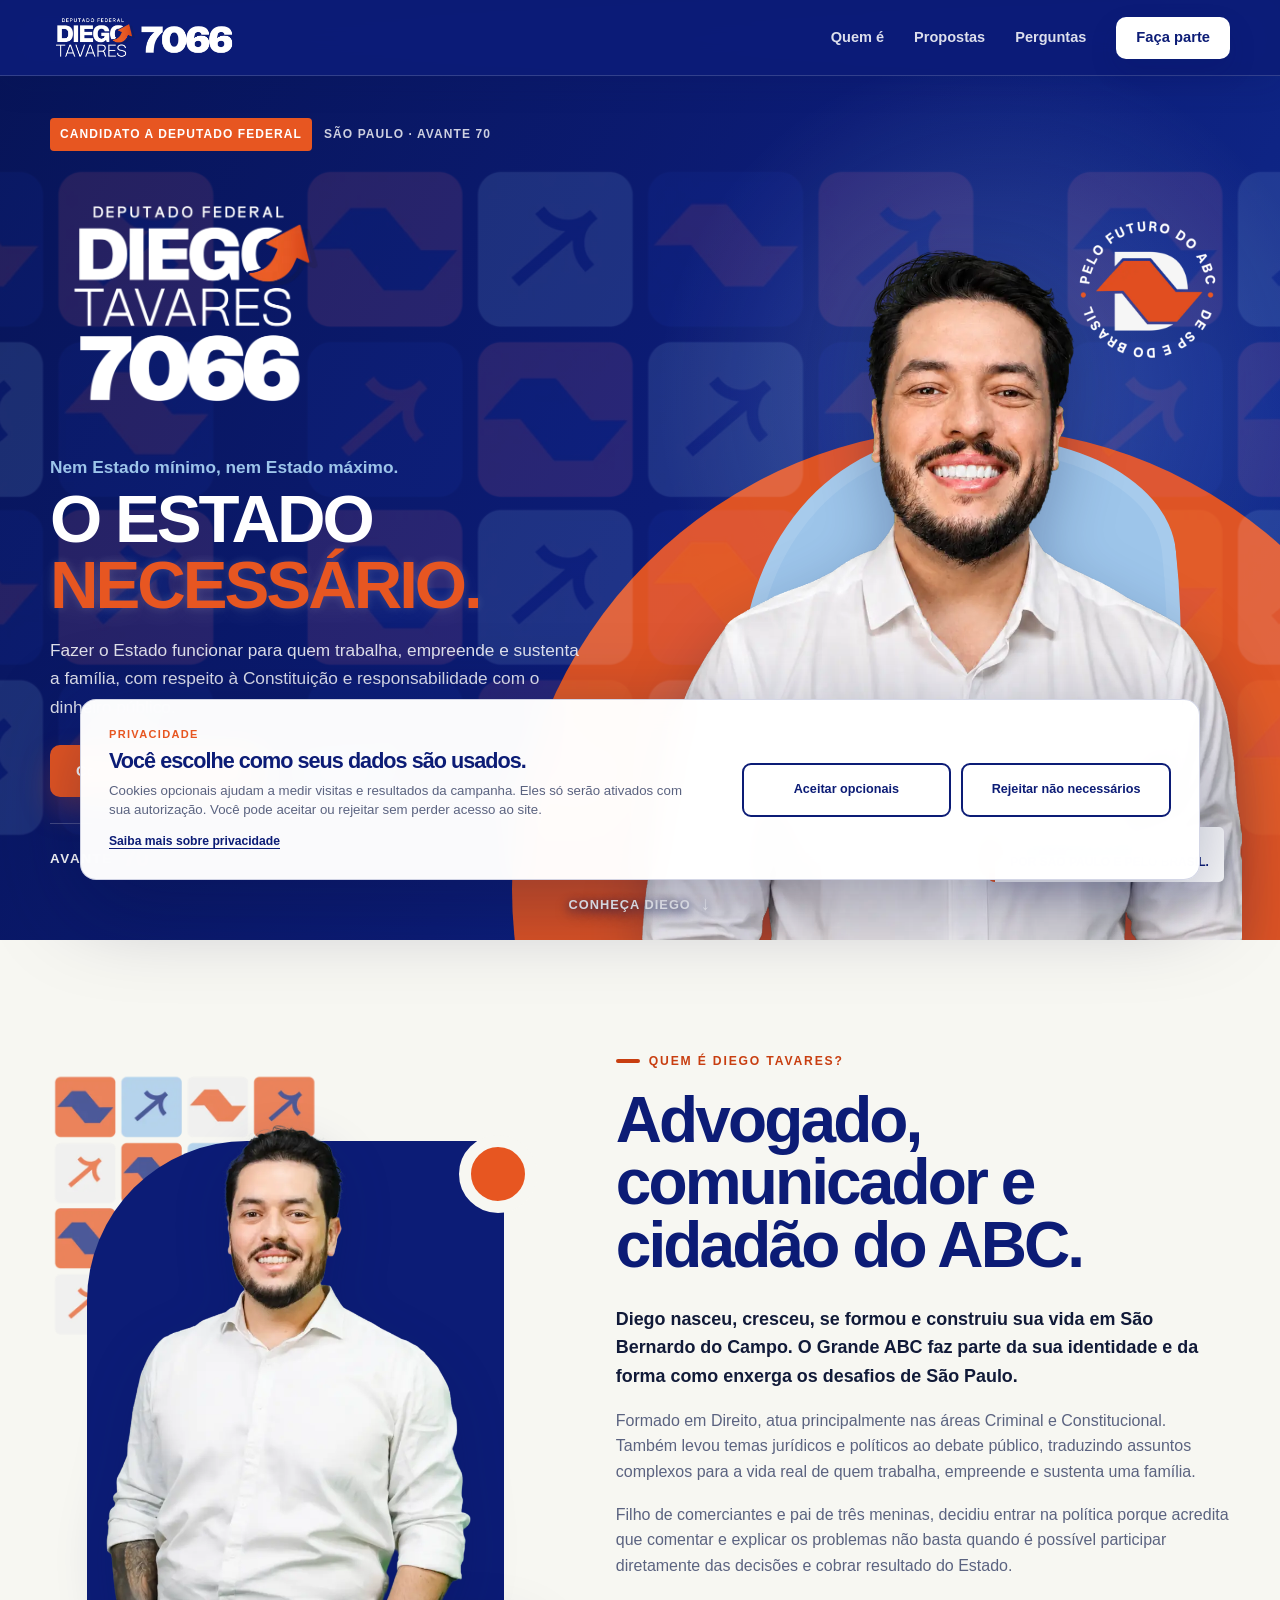
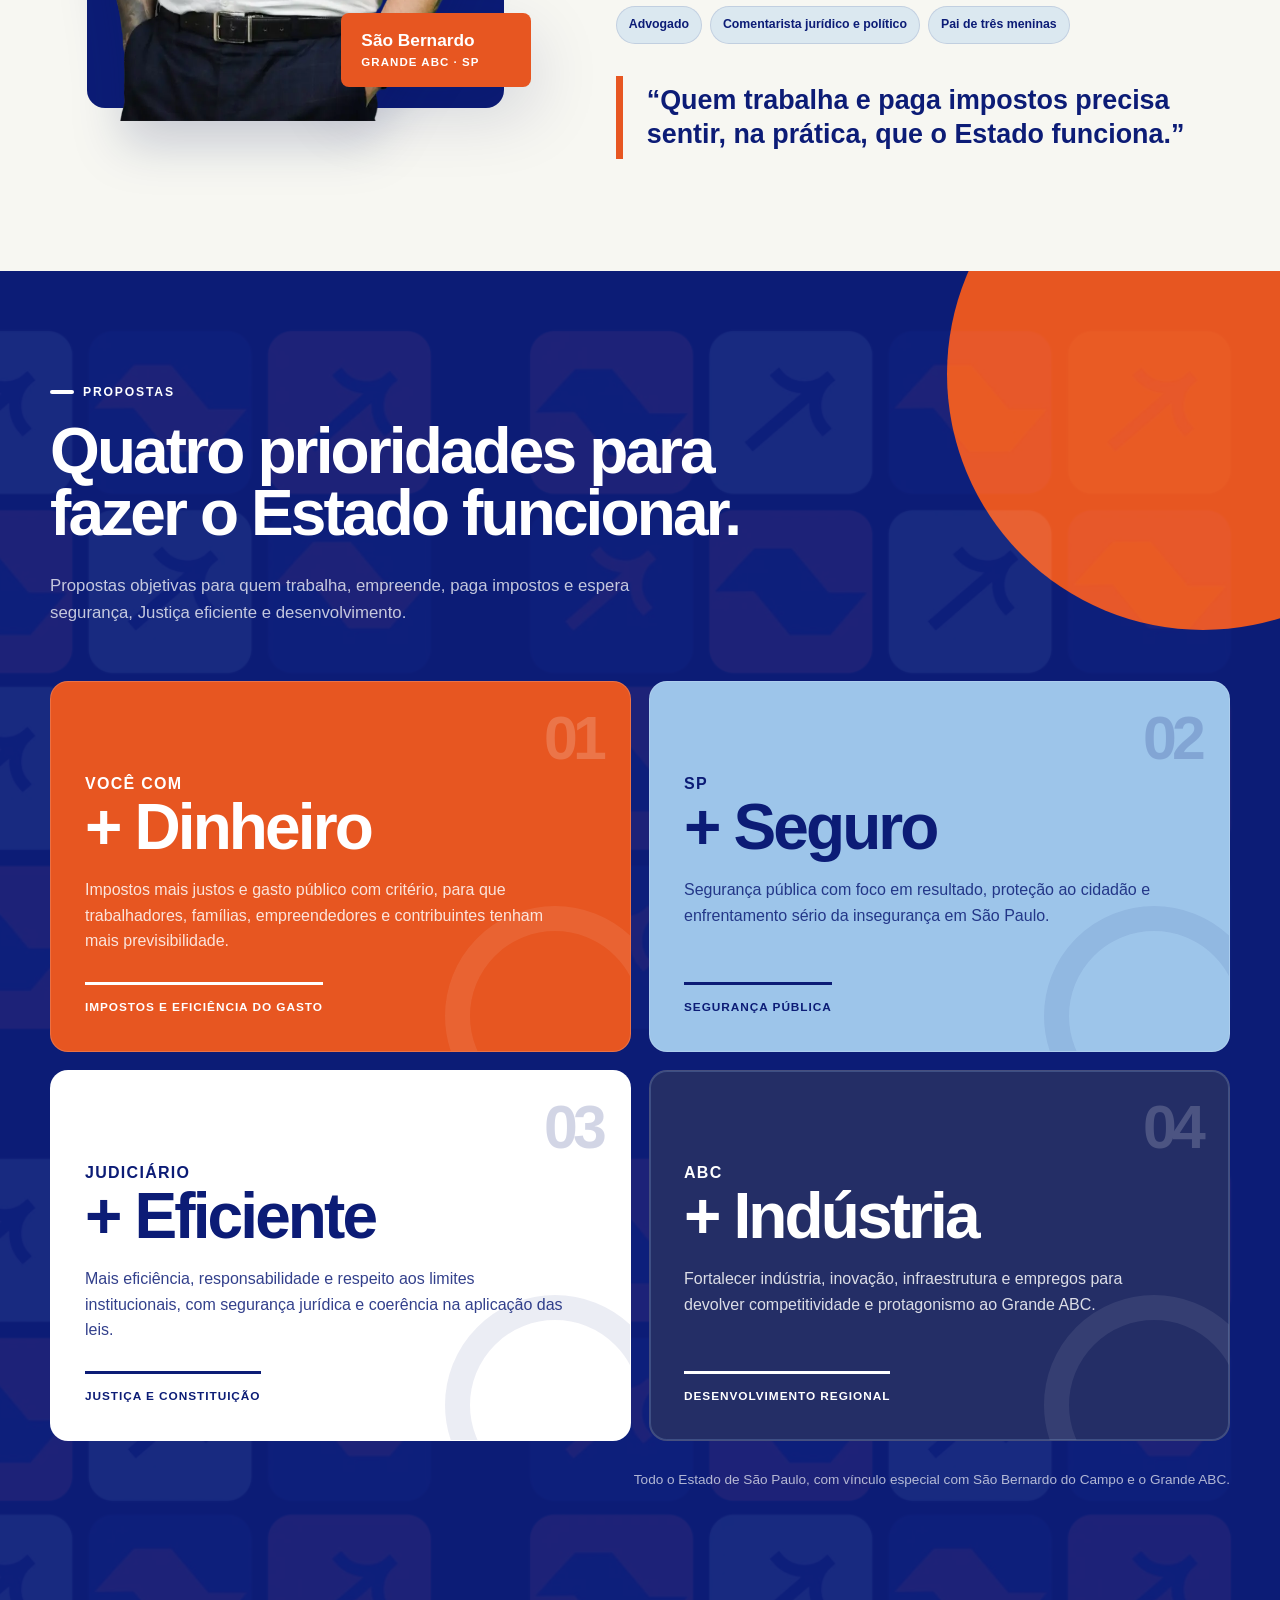
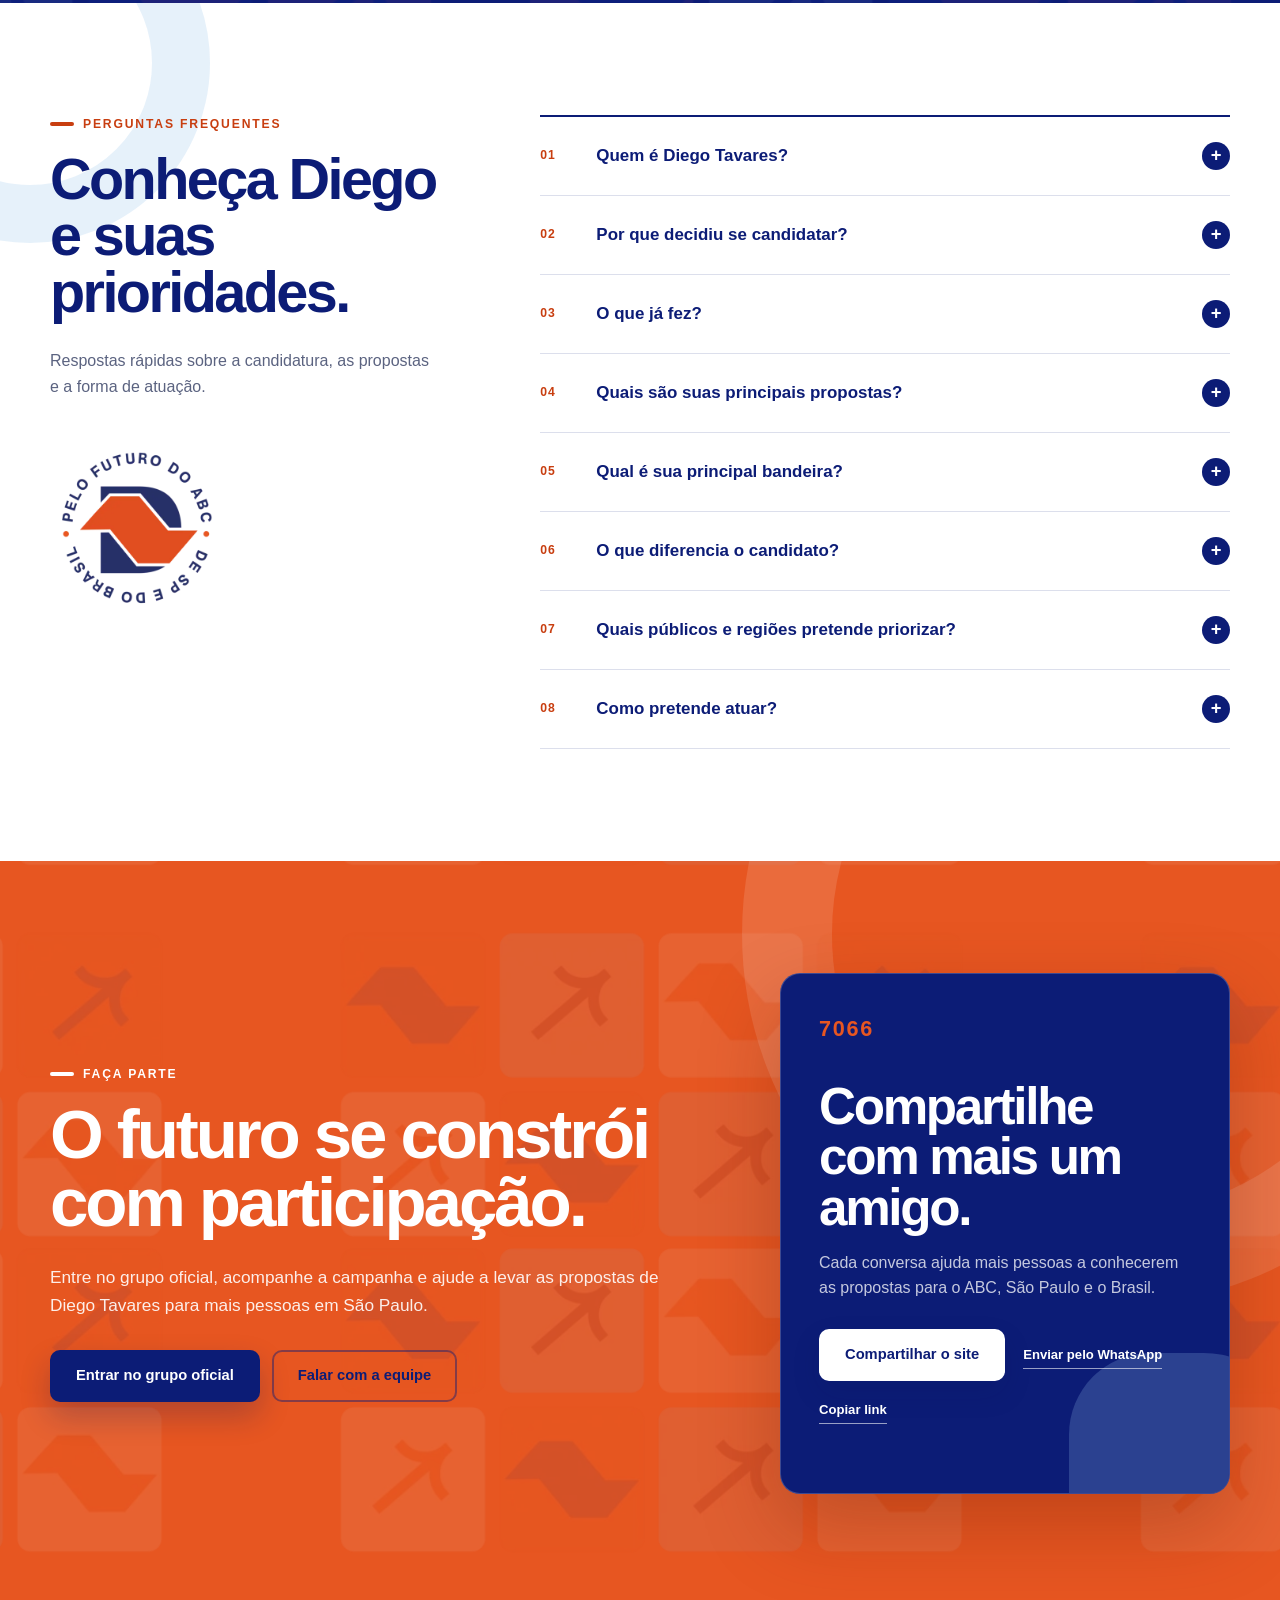
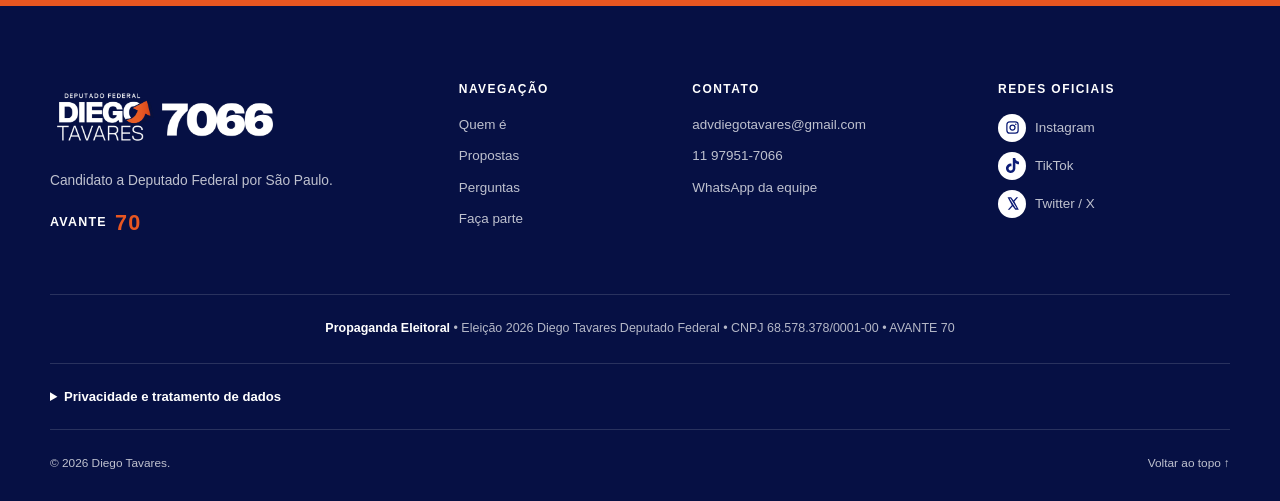
==== commit cf017216: "Atualiza prévia social do site" ====
--- a/index.html
+++ b/index.html
@@ -11,18 +11,25 @@
   <meta property="og:type" content="website">
   <meta property="og:locale" content="pt_BR">
   <meta property="og:site_name" content="Diego Tavares 7066">
-  <meta property="og:title" content="Diego Tavares 7066 | Deputado Federal por São Paulo">
-  <meta property="og:description" content="O Estado Necessário: um Estado que respeite a Constituição, use o dinheiro público com critério e entregue resultado.">
+  <meta property="og:title" content="Diego Tavares 7066 — Deputado Federal por São Paulo">
+  <meta property="og:description" content="Conheça as propostas de Diego Tavares para fazer o Estado funcionar. AVANTE 70.">
   <meta property="og:url" content="https://diegotavaresoficial.com.br/">
-  <meta property="og:image" content="https://diegotavaresoficial.com.br/assets/campanha/og-diego-tavares-7066.jpg">
+  <meta property="og:image" content="https://diegotavaresoficial.com.br/assets/campanha/og-diego-tavares-7066-v2.jpg">
+  <meta property="og:image:secure_url" content="https://diegotavaresoficial.com.br/assets/campanha/og-diego-tavares-7066-v2.jpg">
+  <meta property="og:image:type" content="image/jpeg">
   <meta property="og:image:width" content="1200">
   <meta property="og:image:height" content="630">
-  <meta property="og:image:alt" content="Diego Tavares, candidato a Deputado Federal por São Paulo, número 7066">
+  <meta property="og:image:alt" content="Diego Tavares 7066, candidato a Deputado Federal por São Paulo pelo AVANTE 70">
 
   <meta name="twitter:card" content="summary_large_image">
-  <meta name="twitter:title" content="Diego Tavares 7066 | Deputado Federal por São Paulo">
-  <meta name="twitter:description" content="Conheça as propostas de Diego Tavares e faça parte da campanha.">
-  <meta name="twitter:image" content="https://diegotavaresoficial.com.br/assets/campanha/og-diego-tavares-7066.jpg">
+  <meta name="twitter:site" content="@advdiegotavares">
+  <meta name="twitter:creator" content="@advdiegotavares">
+  <meta name="twitter:title" content="Diego Tavares 7066 — Deputado Federal por São Paulo">
+  <meta name="twitter:description" content="Conheça as propostas de Diego Tavares para fazer o Estado funcionar. AVANTE 70.">
+  <meta name="twitter:image" content="https://diegotavaresoficial.com.br/assets/campanha/og-diego-tavares-7066-v2.jpg">
+  <meta name="twitter:image:alt" content="Diego Tavares 7066, candidato a Deputado Federal por São Paulo pelo AVANTE 70">
+
+  <link rel="image_src" href="https://diegotavaresoficial.com.br/assets/campanha/og-diego-tavares-7066-v2.jpg">
 
   <link rel="icon" href="assets/campanha/favicon-64.png" type="image/png">
   <link rel="apple-touch-icon" href="assets/campanha/icone-campanha-180.png">
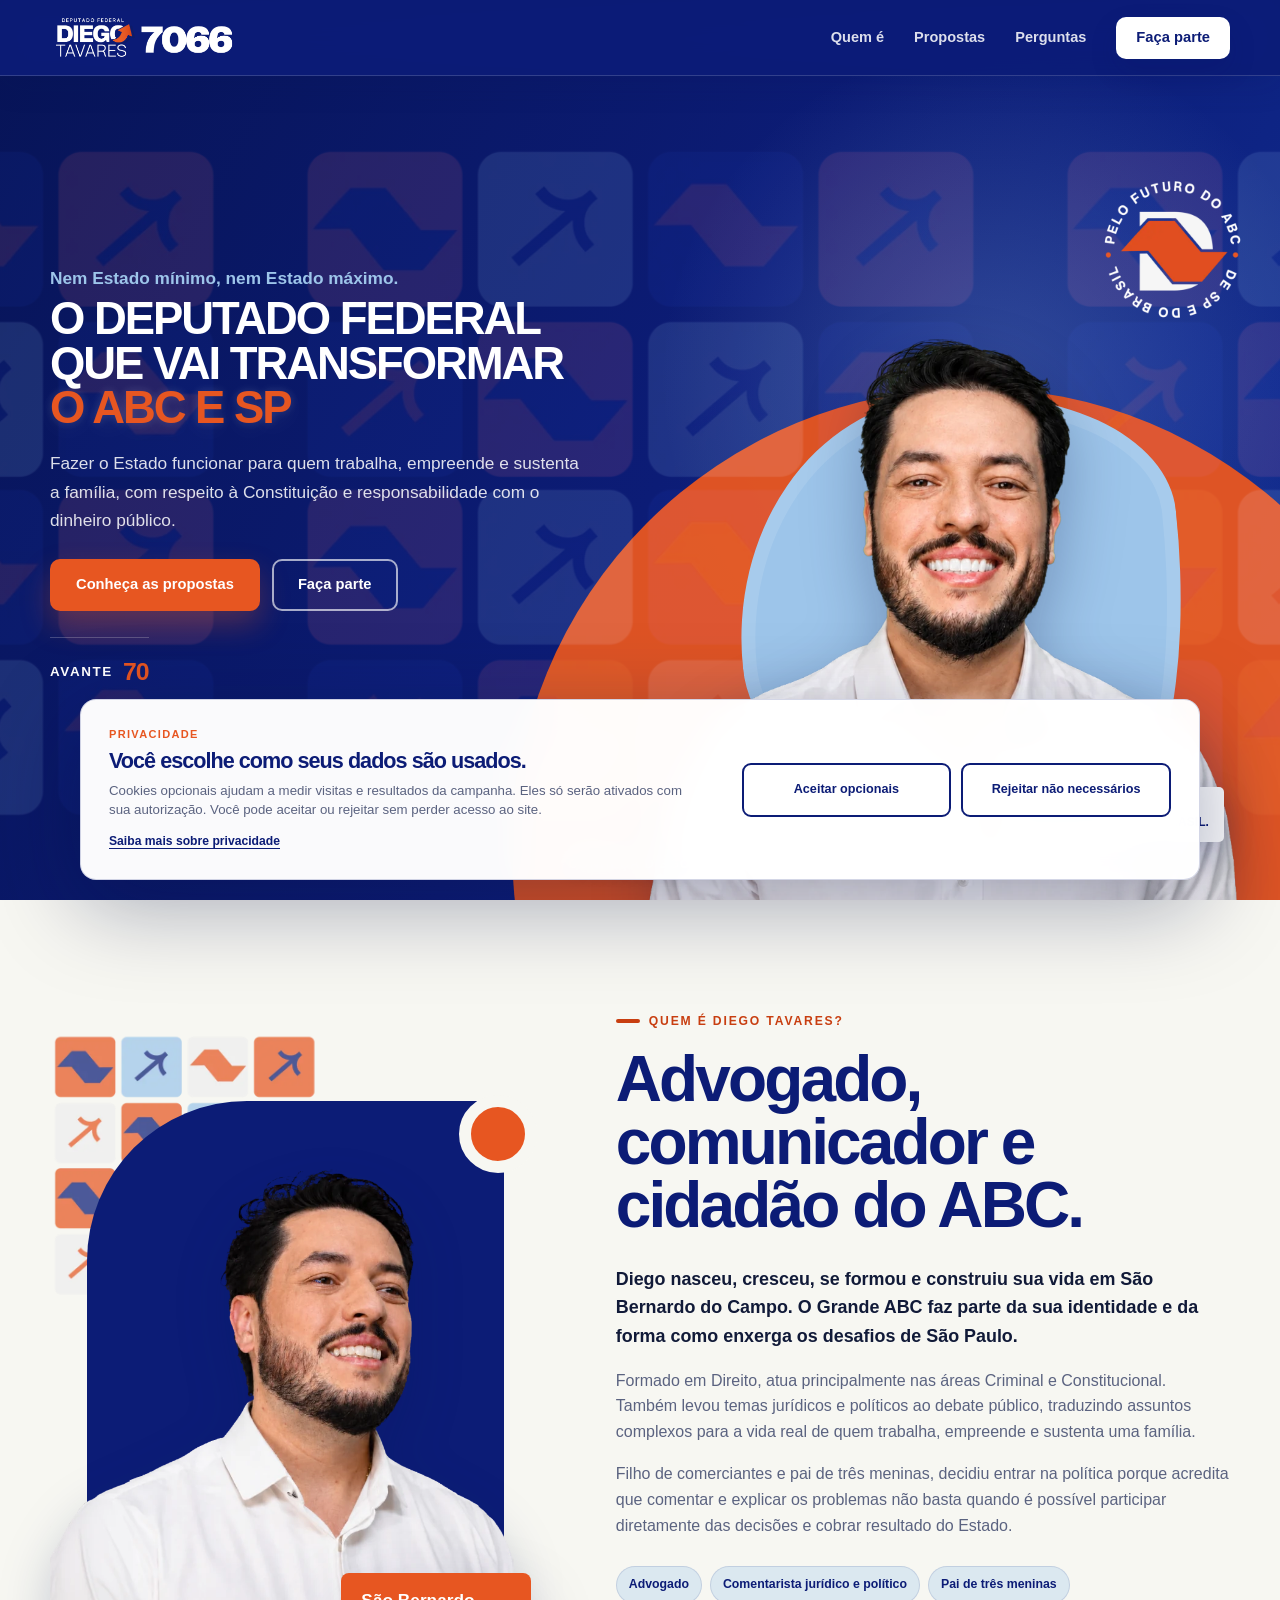
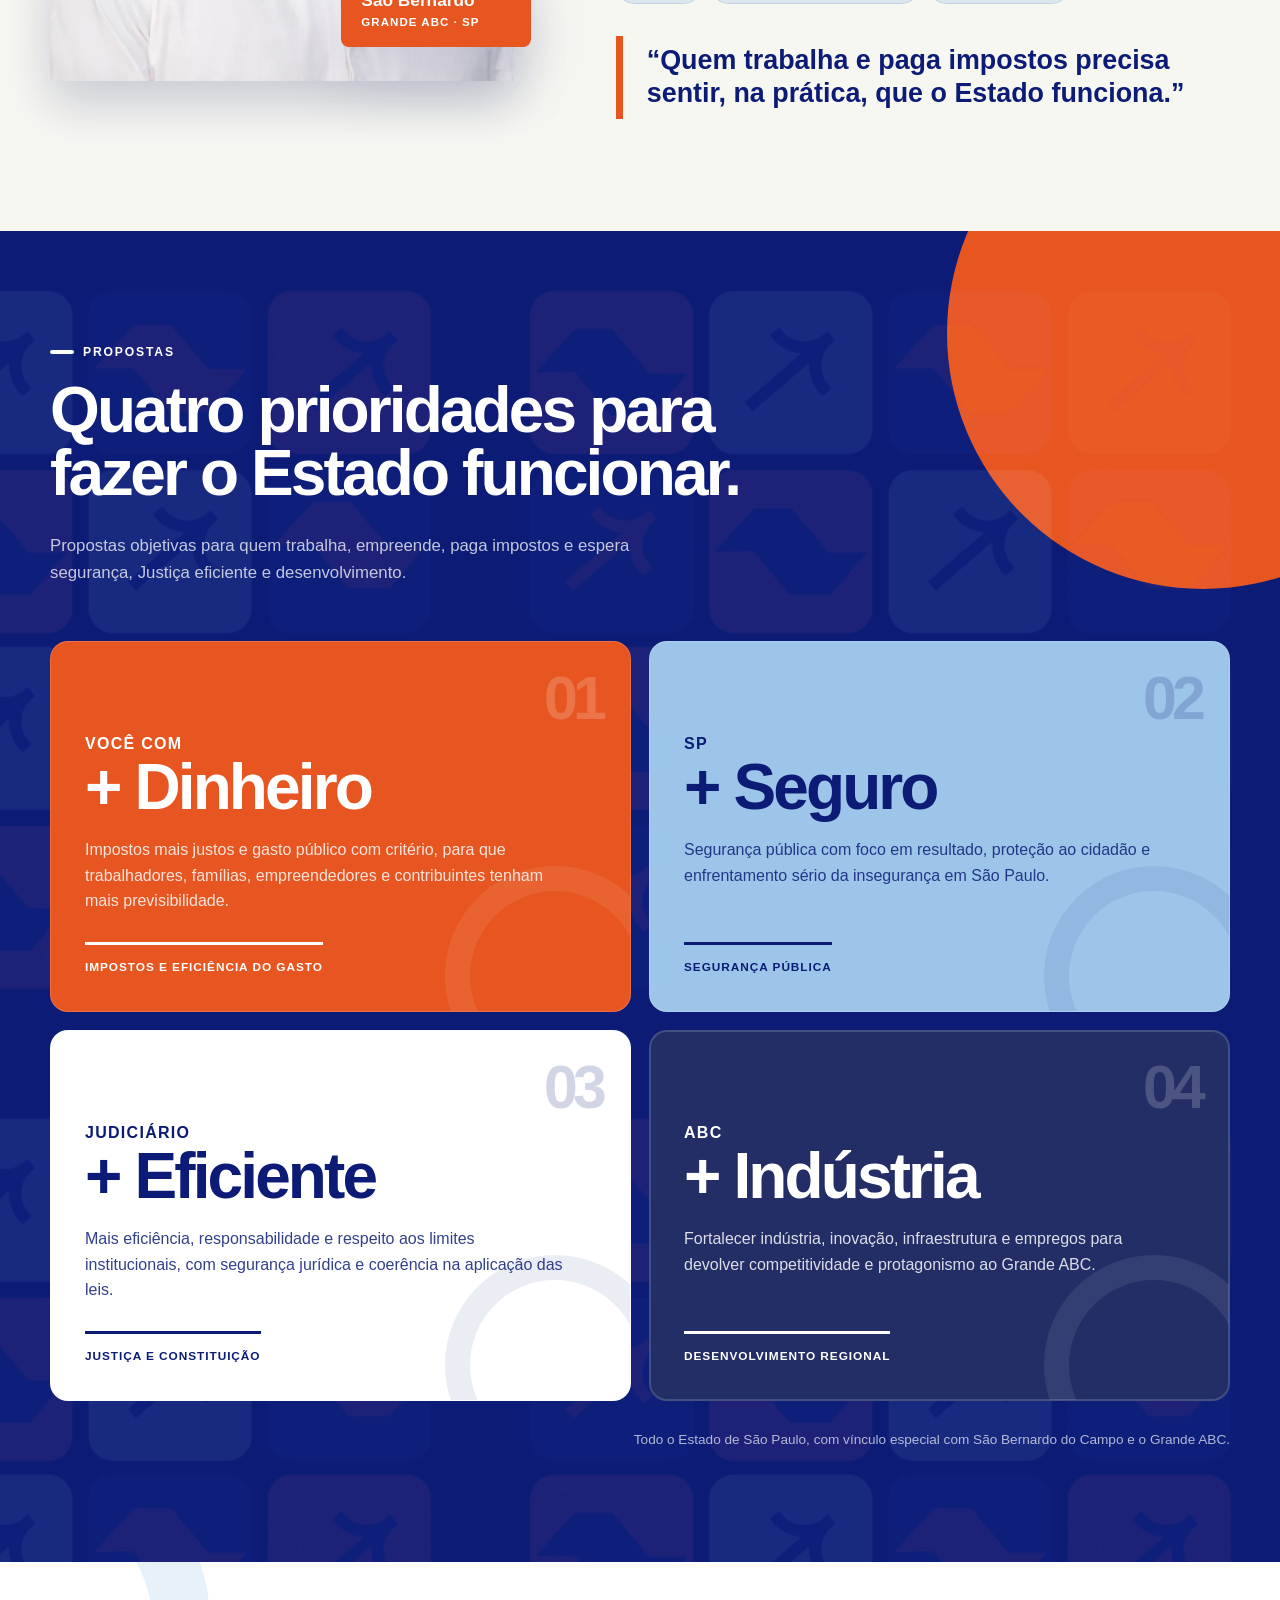
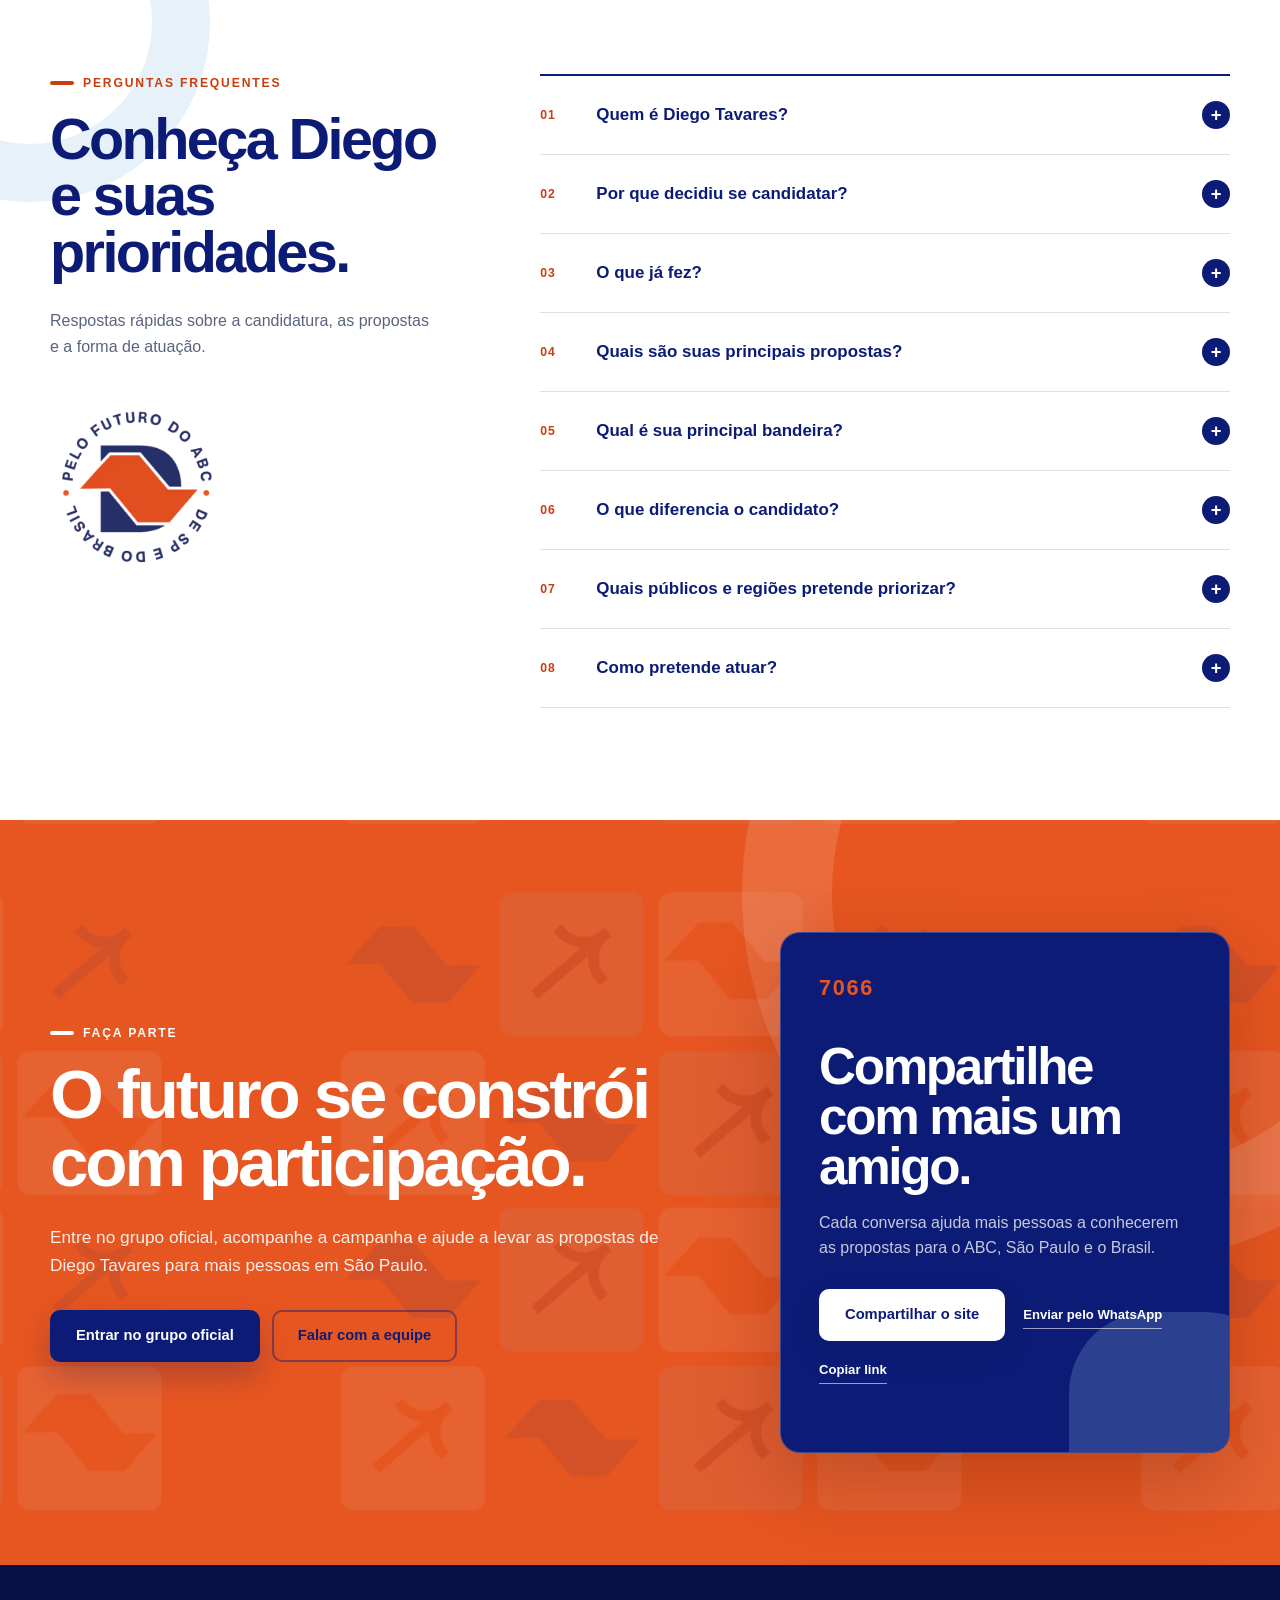
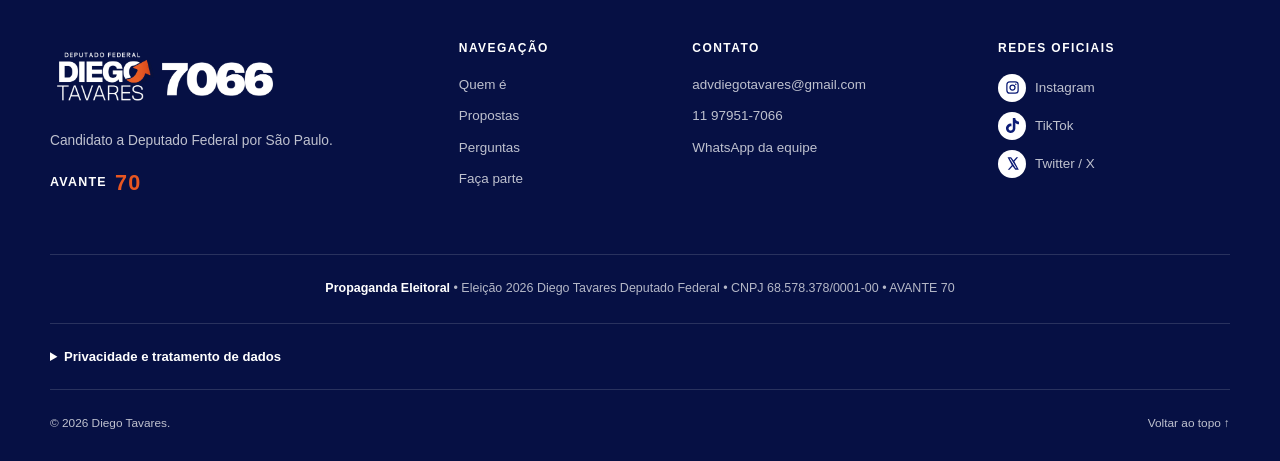
==== commit 8486077b: "Atualiza hero e identidade da campanha" ====
--- a/index.html
+++ b/index.html
@@ -4,7 +4,7 @@
   <meta charset="utf-8">
   <meta name="viewport" content="width=device-width, initial-scale=1, viewport-fit=cover">
   <meta name="theme-color" content="#0c1c76">
-  <meta name="description" content="Diego Tavares é candidato a Deputado Federal por São Paulo pelo AVANTE, número 7066. Conheça suas propostas e faça parte da campanha.">
+  <meta name="description" content="O Deputado Federal que vai transformar o ABC e SP. Conheça as propostas de Diego Tavares 7066, candidato por São Paulo pelo AVANTE 70.">
   <meta name="robots" content="index, follow">
   <link rel="canonical" href="https://diegotavaresoficial.com.br/">
 
@@ -12,10 +12,10 @@
   <meta property="og:locale" content="pt_BR">
   <meta property="og:site_name" content="Diego Tavares 7066">
   <meta property="og:title" content="Diego Tavares 7066 — Deputado Federal por São Paulo">
-  <meta property="og:description" content="Conheça as propostas de Diego Tavares para fazer o Estado funcionar. AVANTE 70.">
+  <meta property="og:description" content="O Deputado Federal que vai transformar o ABC e SP. Conheça as propostas de Diego Tavares 7066, AVANTE 70.">
   <meta property="og:url" content="https://diegotavaresoficial.com.br/">
-  <meta property="og:image" content="https://diegotavaresoficial.com.br/assets/campanha/og-diego-tavares-7066-v2.jpg">
-  <meta property="og:image:secure_url" content="https://diegotavaresoficial.com.br/assets/campanha/og-diego-tavares-7066-v2.jpg">
+  <meta property="og:image" content="https://diegotavaresoficial.com.br/assets/campanha/og-diego-tavares-7066-v3.jpg">
+  <meta property="og:image:secure_url" content="https://diegotavaresoficial.com.br/assets/campanha/og-diego-tavares-7066-v3.jpg">
   <meta property="og:image:type" content="image/jpeg">
   <meta property="og:image:width" content="1200">
   <meta property="og:image:height" content="630">
@@ -25,15 +25,15 @@
   <meta name="twitter:site" content="@advdiegotavares">
   <meta name="twitter:creator" content="@advdiegotavares">
   <meta name="twitter:title" content="Diego Tavares 7066 — Deputado Federal por São Paulo">
-  <meta name="twitter:description" content="Conheça as propostas de Diego Tavares para fazer o Estado funcionar. AVANTE 70.">
-  <meta name="twitter:image" content="https://diegotavaresoficial.com.br/assets/campanha/og-diego-tavares-7066-v2.jpg">
+  <meta name="twitter:description" content="O Deputado Federal que vai transformar o ABC e SP. Conheça as propostas de Diego Tavares 7066, AVANTE 70.">
+  <meta name="twitter:image" content="https://diegotavaresoficial.com.br/assets/campanha/og-diego-tavares-7066-v3.jpg">
   <meta name="twitter:image:alt" content="Diego Tavares 7066, candidato a Deputado Federal por São Paulo pelo AVANTE 70">
 
-  <link rel="image_src" href="https://diegotavaresoficial.com.br/assets/campanha/og-diego-tavares-7066-v2.jpg">
+  <link rel="image_src" href="https://diegotavaresoficial.com.br/assets/campanha/og-diego-tavares-7066-v3.jpg">
 
   <link rel="icon" href="assets/campanha/favicon-64.png" type="image/png">
   <link rel="apple-touch-icon" href="assets/campanha/icone-campanha-180.png">
-  <link rel="stylesheet" href="style.css?v=20260825-15">
+  <link rel="stylesheet" href="style.css?v=20260826-13">
   <script src="script.js?v=20260825-6" defer></script>
 
   <title>Diego Tavares 7066 | Deputado Federal por São Paulo</title>
@@ -86,12 +86,12 @@
           <div class="hero-branding">
             <img class="hero-logo" src="assets/campanha/logo-vertical-branco.webp" width="620" height="553" alt="Deputado Federal Diego Tavares 7066">
             <div class="hero-mobile-visual" aria-hidden="true">
-              <img class="hero-mobile-photo" src="assets/campanha/diego-oficial-480.webp" width="480" height="544" alt="">
+              <img class="hero-mobile-photo" src="assets/campanha/diego-hero-meio-busto-480.webp" width="480" height="434" alt="">
               <img class="hero-mobile-stamp" src="assets/campanha/carimbo-branco.webp" width="440" height="440" alt="">
             </div>
           </div>
           <p class="hero-eyebrow">Nem Estado mínimo, nem Estado máximo.</p>
-          <h1 id="hero-title">O Estado <em>Necessário.</em></h1>
+          <h1 id="hero-title"><span>O Deputado Federal</span><span>que vai transformar</span><em>o ABC e SP</em></h1>
           <p class="hero-lead">Fazer o Estado funcionar para quem trabalha, empreende e sustenta a família, com respeito à Constituição e responsabilidade com o dinheiro público.</p>
           <div class="hero-actions">
             <a class="button button-primary" href="#propostas">Conheça as propostas</a>
@@ -103,9 +103,8 @@
         <div class="hero-visual" aria-label="Retrato oficial de Diego Tavares">
           <div class="hero-photo-backdrop" aria-hidden="true"></div>
           <picture>
-            <source media="(max-width: 560px)" srcset="assets/campanha/diego-oficial-480.webp">
-            <source media="(max-width: 960px)" srcset="assets/campanha/diego-oficial-760.webp">
-            <img class="hero-photo" src="assets/campanha/diego-oficial-1080.webp" width="1080" height="1224" alt="Diego Tavares sorrindo, usando camisa branca" fetchpriority="high">
+            <source media="(max-width: 560px)" srcset="assets/campanha/diego-hero-meio-busto-480.webp">
+            <img class="hero-photo" src="assets/campanha/diego-hero-meio-busto-900.webp" width="900" height="813" alt="Diego Tavares sorrindo, em retrato de meio busto" fetchpriority="high">
           </picture>
           <img class="hero-stamp" src="assets/campanha/carimbo-branco.webp" width="440" height="440" alt="Pelo futuro do ABC, de São Paulo e do Brasil">
           <p class="hero-region">Por você. Pelo ABC.<br>Por São Paulo e pelo Brasil.</p>
@@ -119,8 +118,8 @@
         <div class="about-photo-wrap">
           <img class="about-pattern" src="assets/campanha/padrao-claro.webp" width="720" height="618" alt="" aria-hidden="true" loading="lazy">
           <picture>
-            <source media="(max-width: 700px)" srcset="assets/campanha/diego-bio-480.webp">
-            <img class="about-photo" src="assets/campanha/diego-bio-760.webp" width="760" height="1140" alt="Diego Tavares em São Bernardo do Campo" loading="lazy">
+            <source media="(max-width: 700px)" srcset="assets/campanha/diego-horizonte-480.webp">
+            <img class="about-photo" src="assets/campanha/diego-horizonte-760.webp" width="760" height="945" alt="Diego Tavares sorrindo, usando camisa branca" loading="lazy">
           </picture>
           <div class="about-photo-caption"><strong>São Bernardo</strong><span>Grande ABC · SP</span></div>
         </div>
--- a/style.css
+++ b/style.css
@@ -379,19 +379,30 @@
 }
 
 .hero h1 {
-  max-width: 600px;
+  max-width: 670px;
   margin-bottom: 18px;
-  font-size: clamp(3.2rem, 5.25vw, 5.4rem);
+  font-size: clamp(2.2rem, 3.55vw, 3.35rem);
+  letter-spacing: -0.045em;
+  line-height: 0.98;
   text-transform: uppercase;
 }
 
+.hero h1 span,
 .hero h1 em {
   display: block;
+}
+
+.hero h1 em {
   color: var(--orange);
   font-style: normal;
 }
 
 @media (min-width: 901px) {
+  .hero .campaign-label,
+  .hero .hero-branding {
+    display: none;
+  }
+
   .hero h1 em {
     text-shadow:
       0 0 10px rgba(255, 255, 255, 0.15),
@@ -458,8 +469,8 @@
   z-index: 2;
   right: -2%;
   bottom: 0;
-  width: min(610px, 98%);
-  max-height: 94%;
+  width: min(840px, 136%);
+  max-height: 100%;
   object-fit: contain;
   object-position: bottom;
   filter: drop-shadow(0 24px 30px rgba(4, 11, 58, 0.27));
@@ -469,7 +480,7 @@
   position: absolute;
   z-index: 3;
   top: 11%;
-  right: 0;
+  right: -4%;
   width: 165px;
   height: auto;
   animation: stamp-float 6s ease-in-out infinite;
@@ -1436,20 +1447,19 @@
 
   .hero-mobile-photo {
     position: absolute;
-    right: -4%;
-    bottom: -18%;
-    width: 108%;
+    right: 0;
+    bottom: 0;
+    width: 100%;
     max-width: none;
-    border-radius: 50%;
     filter: drop-shadow(0 18px 24px rgba(4, 11, 58, 0.25));
   }
 
   .hero-mobile-stamp {
     position: absolute;
     z-index: 2;
-    top: 5%;
-    right: 0;
-    width: 82px;
+    bottom: 2%;
+    left: -24px;
+    width: 76px;
   }
 
   .hero h1 {
@@ -1537,29 +1547,45 @@
   }
 
   .hero-branding {
-    grid-template-columns: minmax(0, 1.12fr) minmax(150px, 0.8fr);
-    gap: 4px;
-    margin-bottom: 14px;
+    display: flex;
+    width: min(420px, 100%);
+    max-width: none;
+    flex-direction: column;
+    align-items: center;
+    gap: 10px;
+    margin: 0 auto 22px;
+  }
+
+  .hero-logo {
+    order: 2;
+    width: min(340px, 88%);
   }
 
   .hero-mobile-visual {
-    height: 210px;
+    order: 1;
+    width: 100%;
+    height: auto;
+    aspect-ratio: 480 / 434;
+    overflow: visible;
   }
 
   .hero-mobile-photo {
-    right: -10%;
-    bottom: -15%;
-    width: 120%;
+    inset: 0;
+    width: 100%;
+    height: 100%;
+    object-fit: contain;
   }
 
   .hero-mobile-stamp {
-    top: 2%;
-    right: -2%;
-    width: 68px;
+    top: 4%;
+    right: -4px;
+    bottom: auto;
+    left: auto;
+    width: 78px;
   }
 
   .hero h1 {
-    font-size: clamp(2.7rem, 11.8vw, 4.5rem);
+    font-size: clamp(2rem, 8.4vw, 3.35rem);
   }
 
   .about-photo-wrap {
@@ -1651,21 +1677,26 @@
   }
 
   .hero-branding {
-    grid-template-columns: minmax(0, 1.16fr) minmax(132px, 0.84fr);
+    width: 100%;
   }
 
   .hero-mobile-visual {
-    height: 190px;
+    height: auto;
+    aspect-ratio: 480 / 434;
   }
 
   .hero-mobile-photo {
-    right: -14%;
-    bottom: -13%;
-    width: 128%;
+    inset: 0;
+    width: 100%;
+    height: 100%;
   }
 
   .hero-mobile-stamp {
-    width: 62px;
+    top: 4%;
+    right: -2px;
+    bottom: auto;
+    left: auto;
+    width: 70px;
   }
 
   .about-photo-wrap {
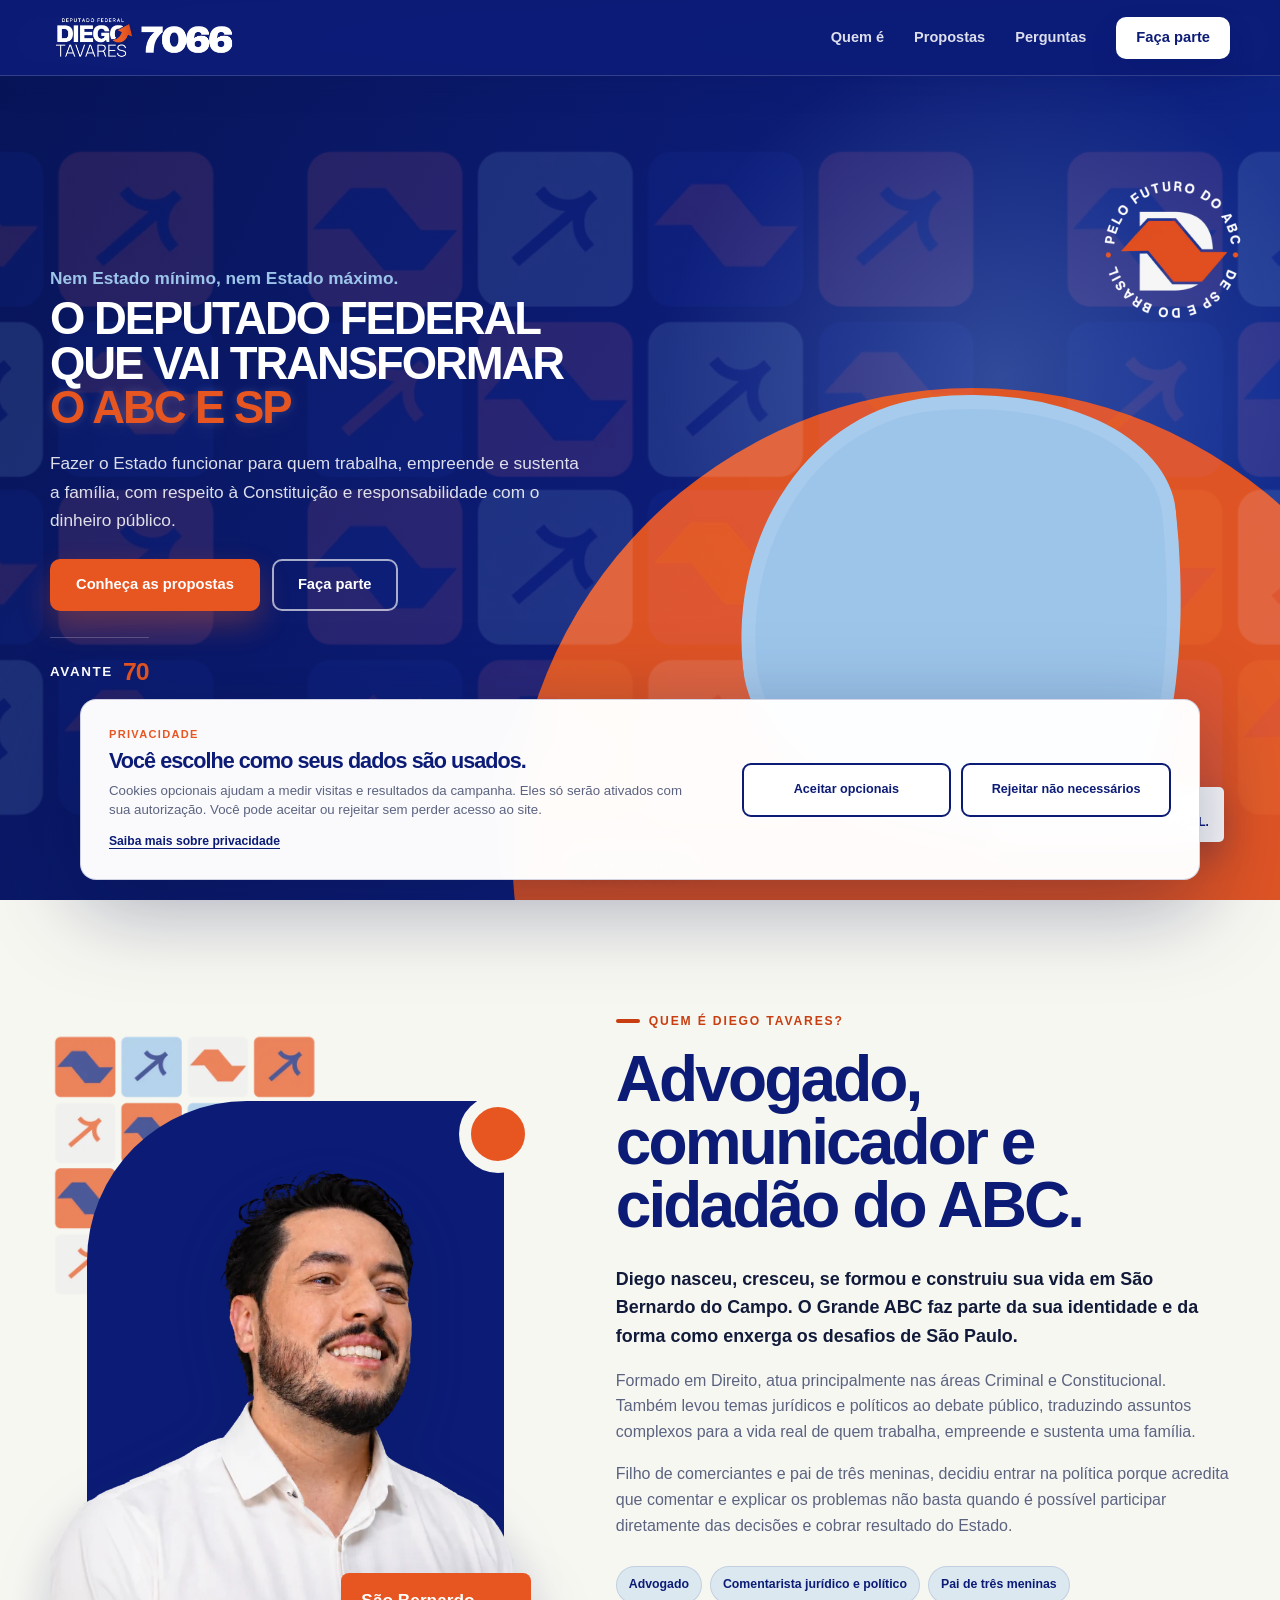
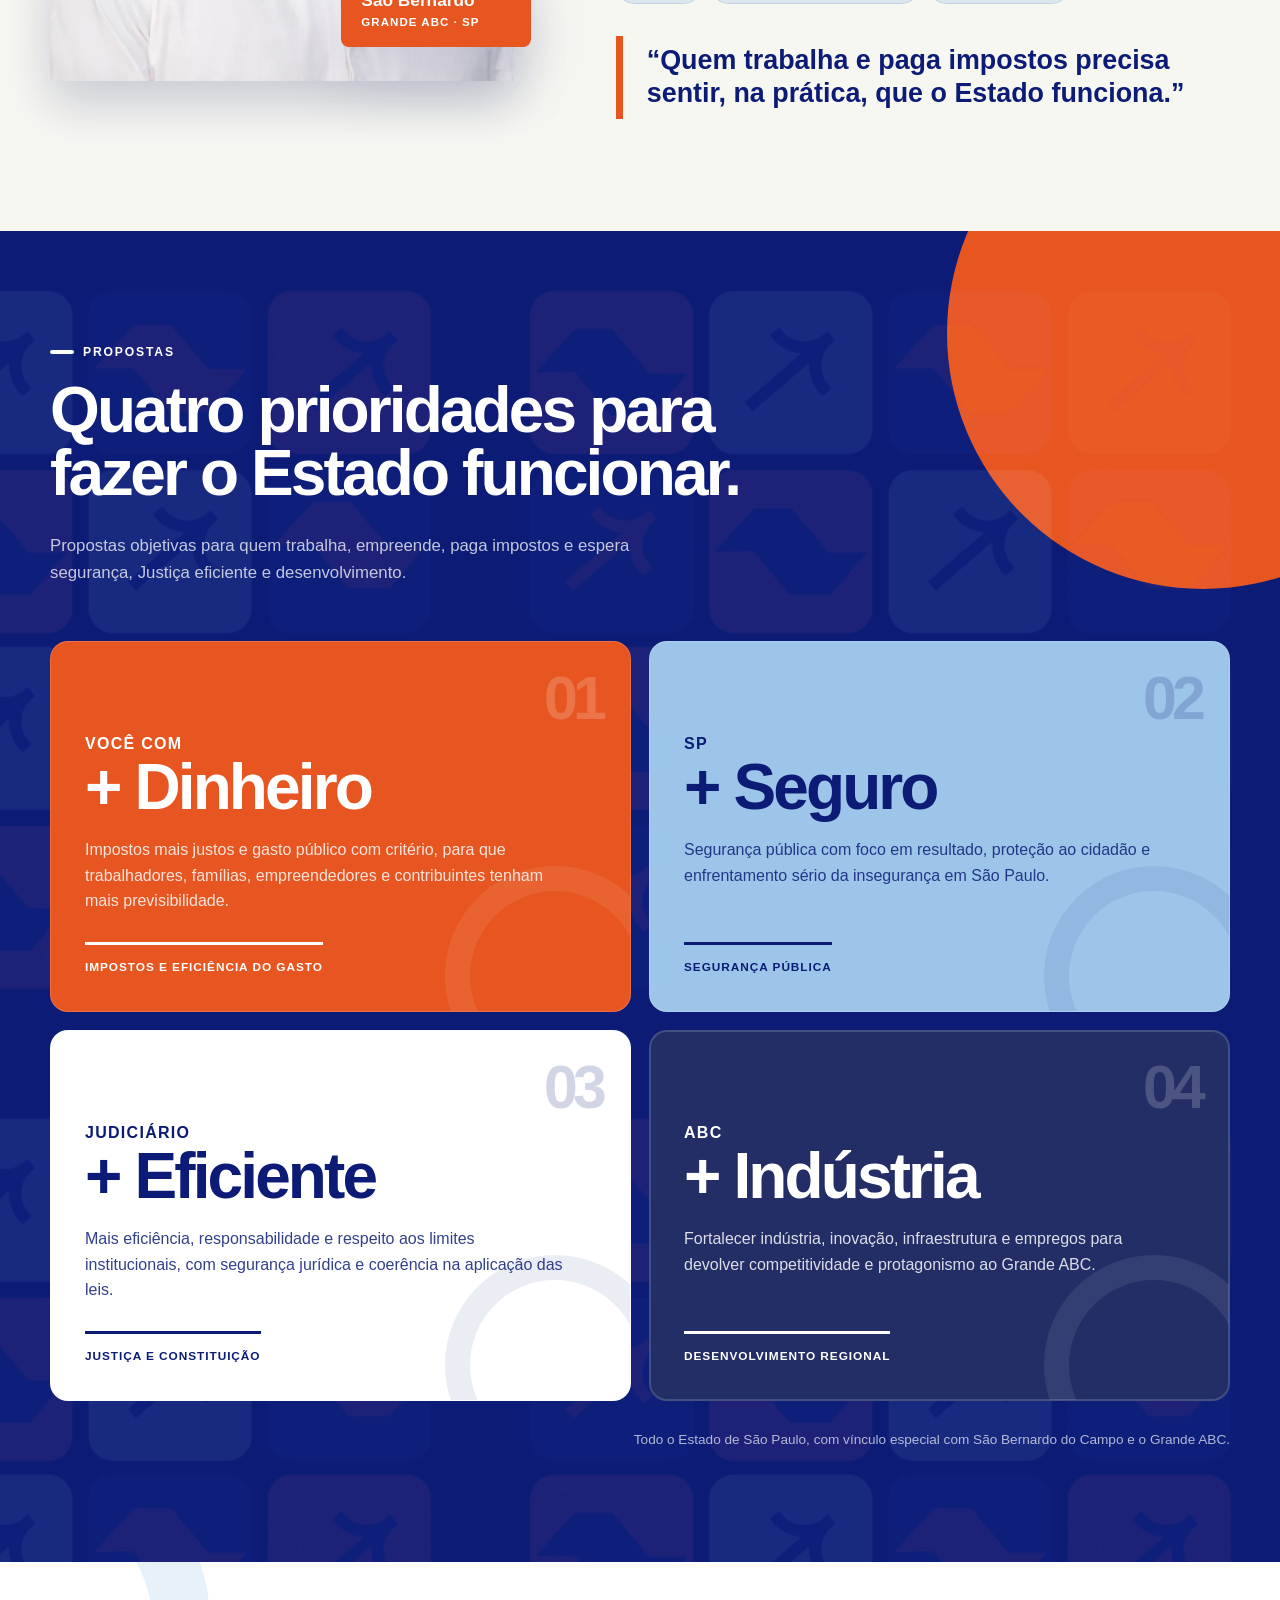
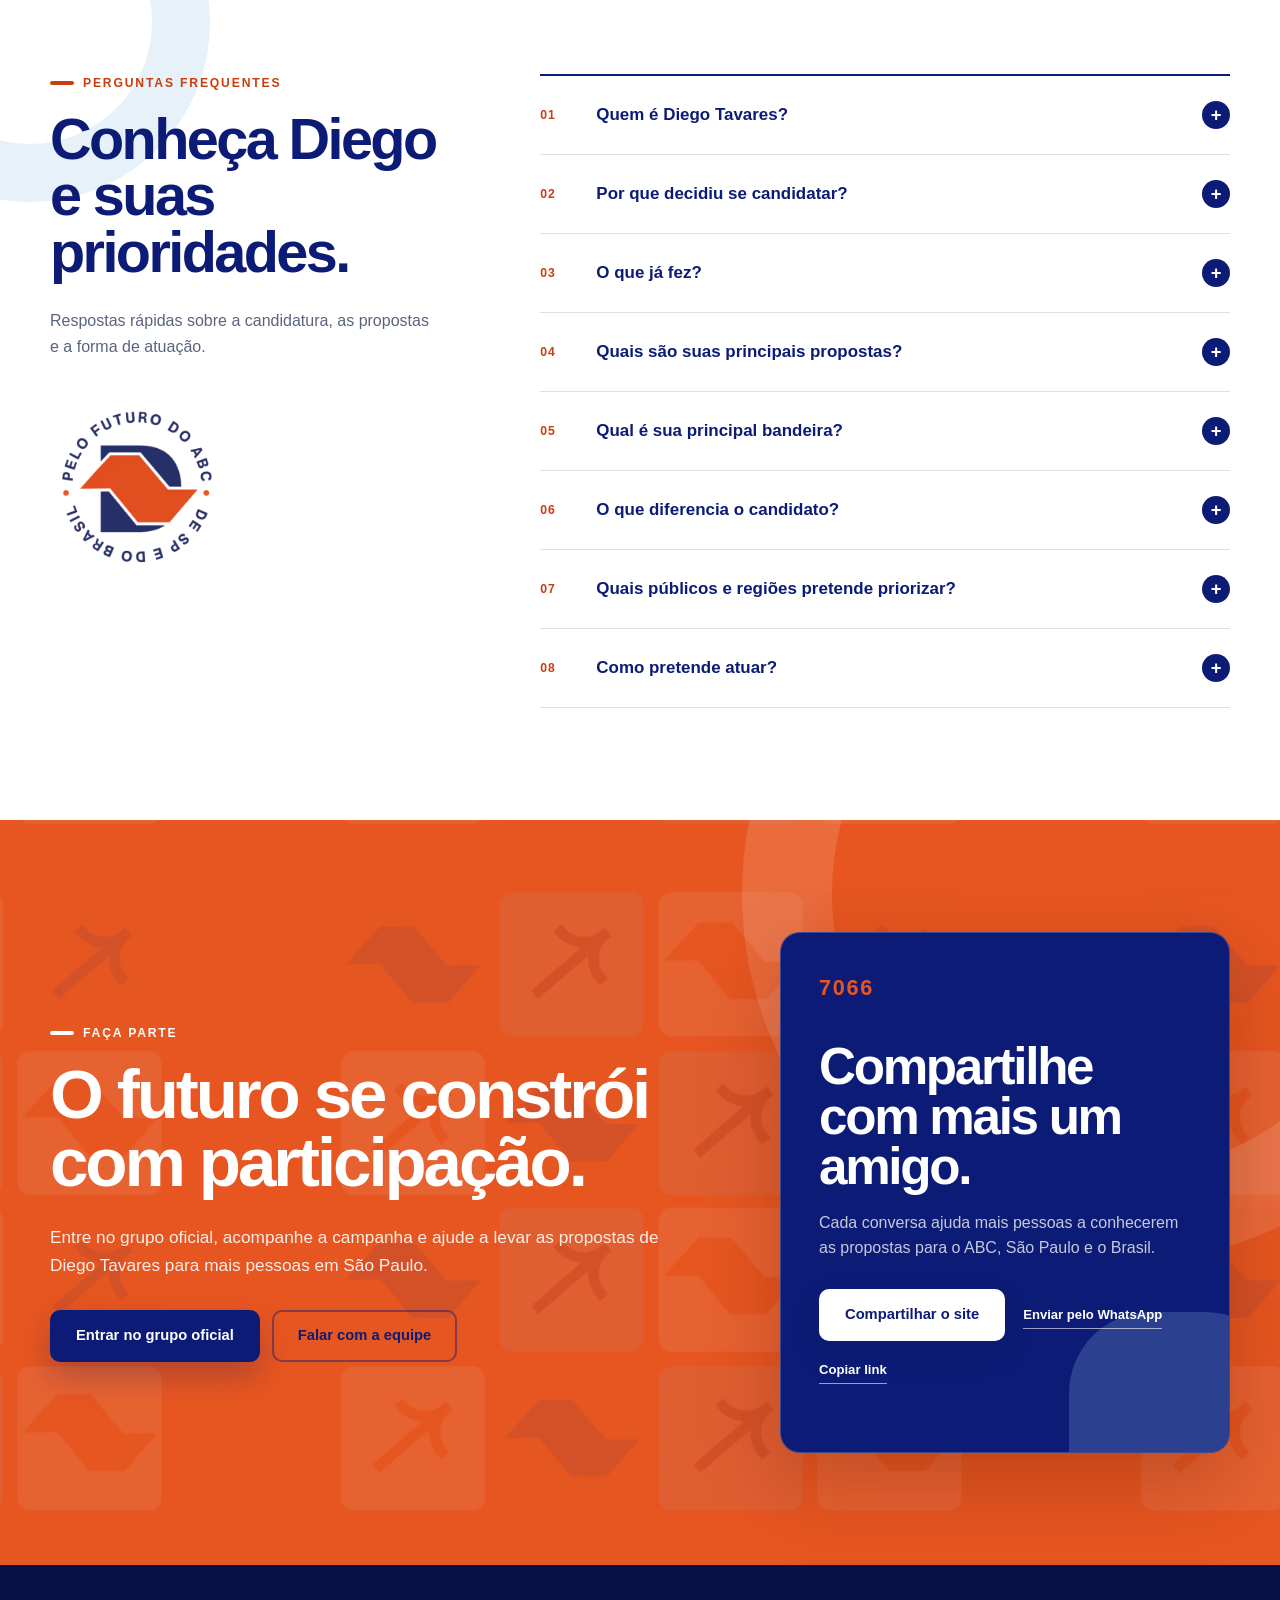
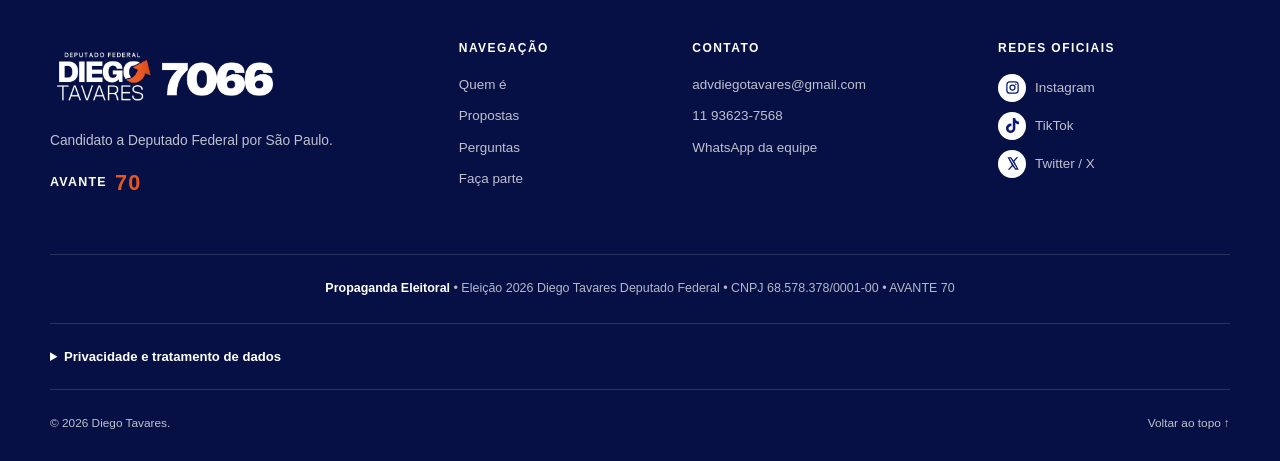
==== commit 584d6cf0: "Corrige telefone da campanha" ====
--- a/index.html
+++ b/index.html
@@ -241,7 +241,7 @@
         <div class="footer-column footer-contact">
           <h2>Contato</h2>
           <a href="mailto:advdiegotavares@gmail.com">advdiegotavares@gmail.com</a>
-          <a href="tel:+5511979517066">11 97951-7066</a>
+          <a href="tel:+5511936237568">11 93623-7568</a>
           <a href="https://wa.me/5511936237568?text=Ol%C3%A1%21%20Quero%20saber%20mais%20sobre%20a%20campanha%20de%20Diego%20Tavares." target="_blank" rel="noopener noreferrer">WhatsApp da equipe</a>
         </div>
         <div class="footer-column">
